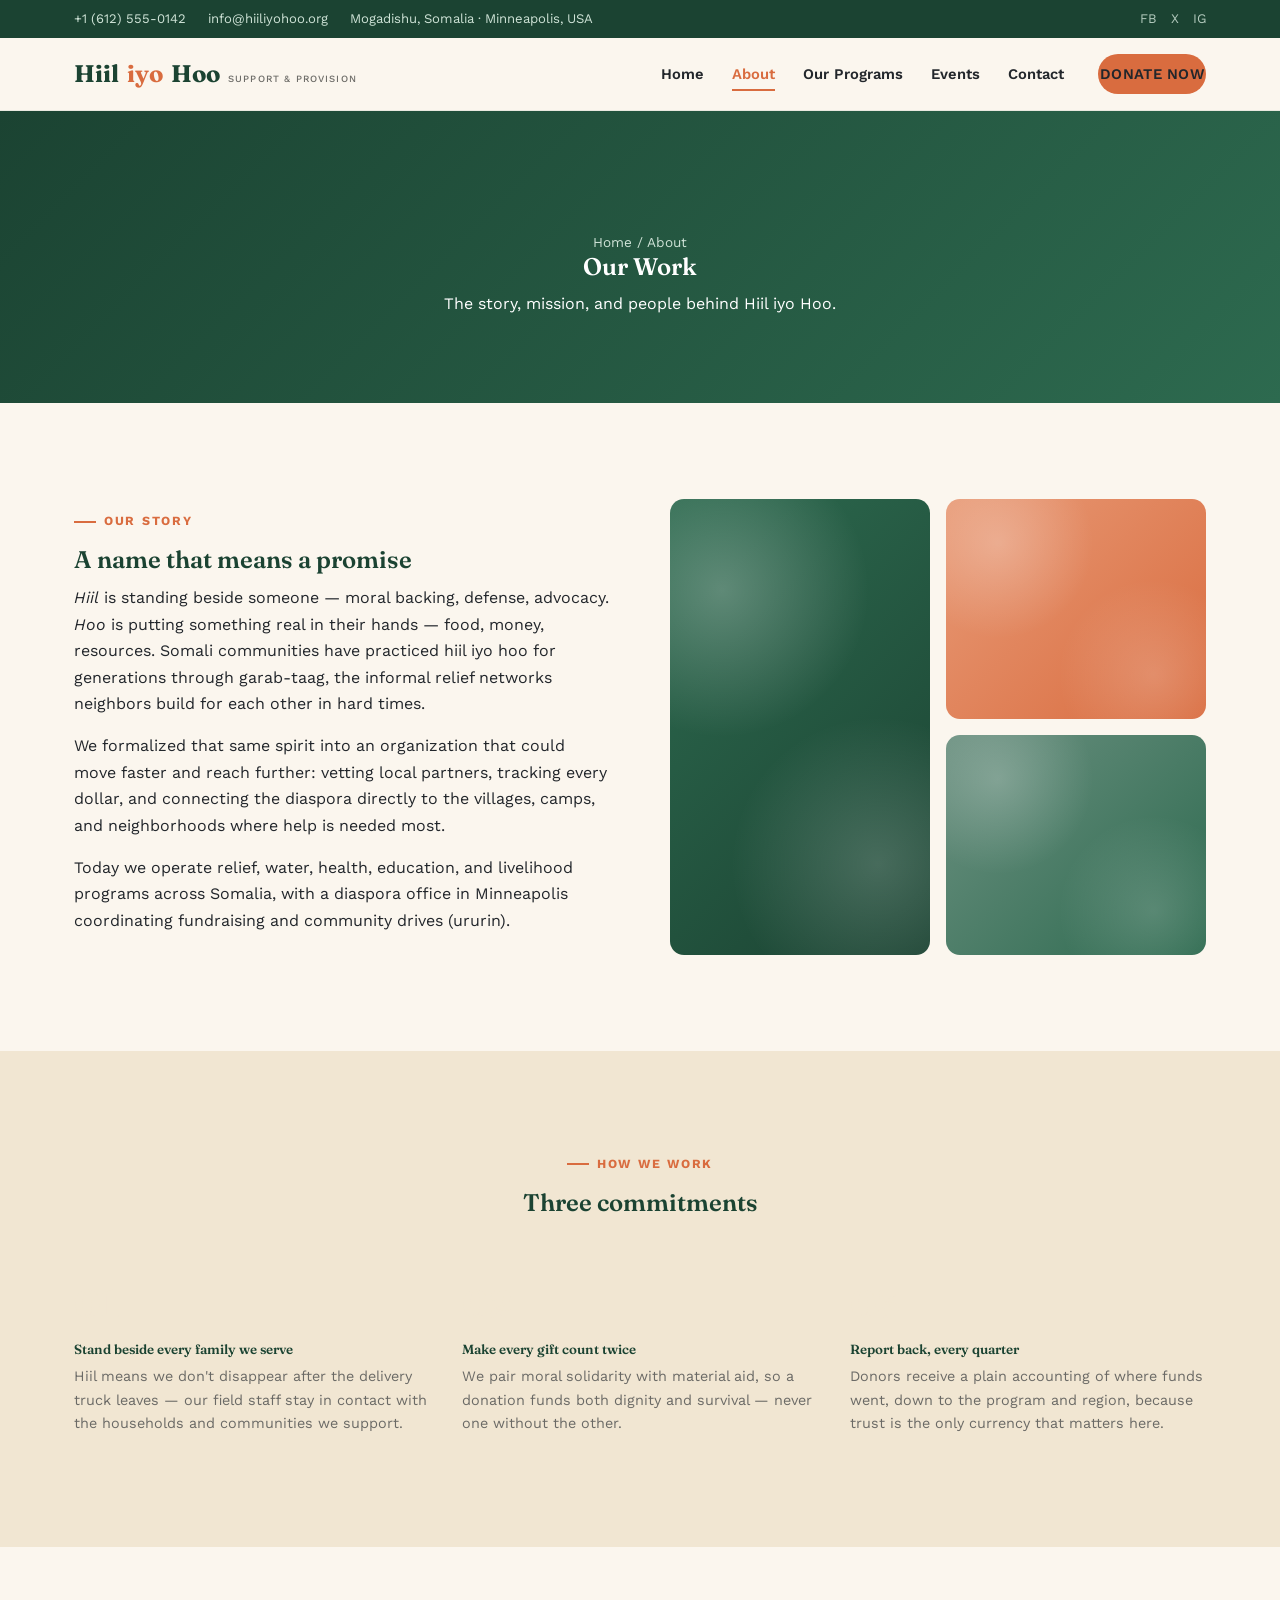
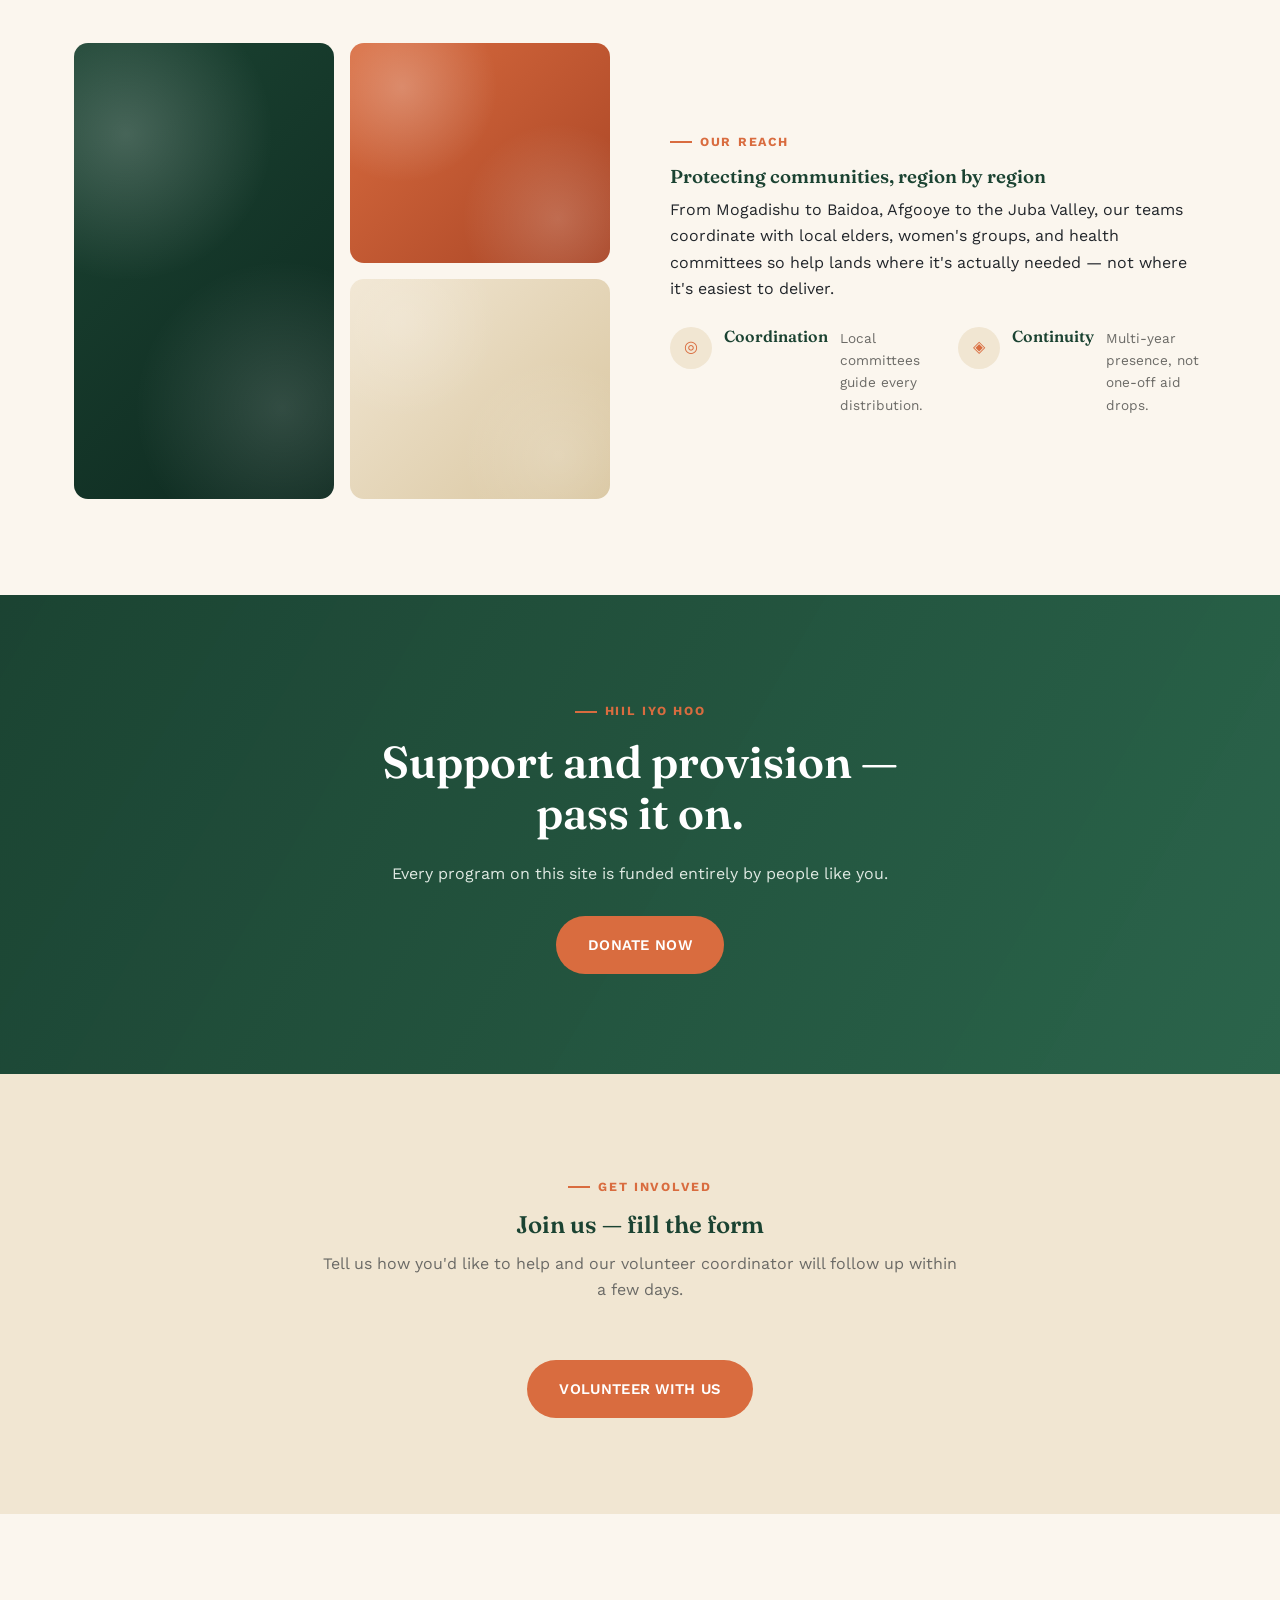
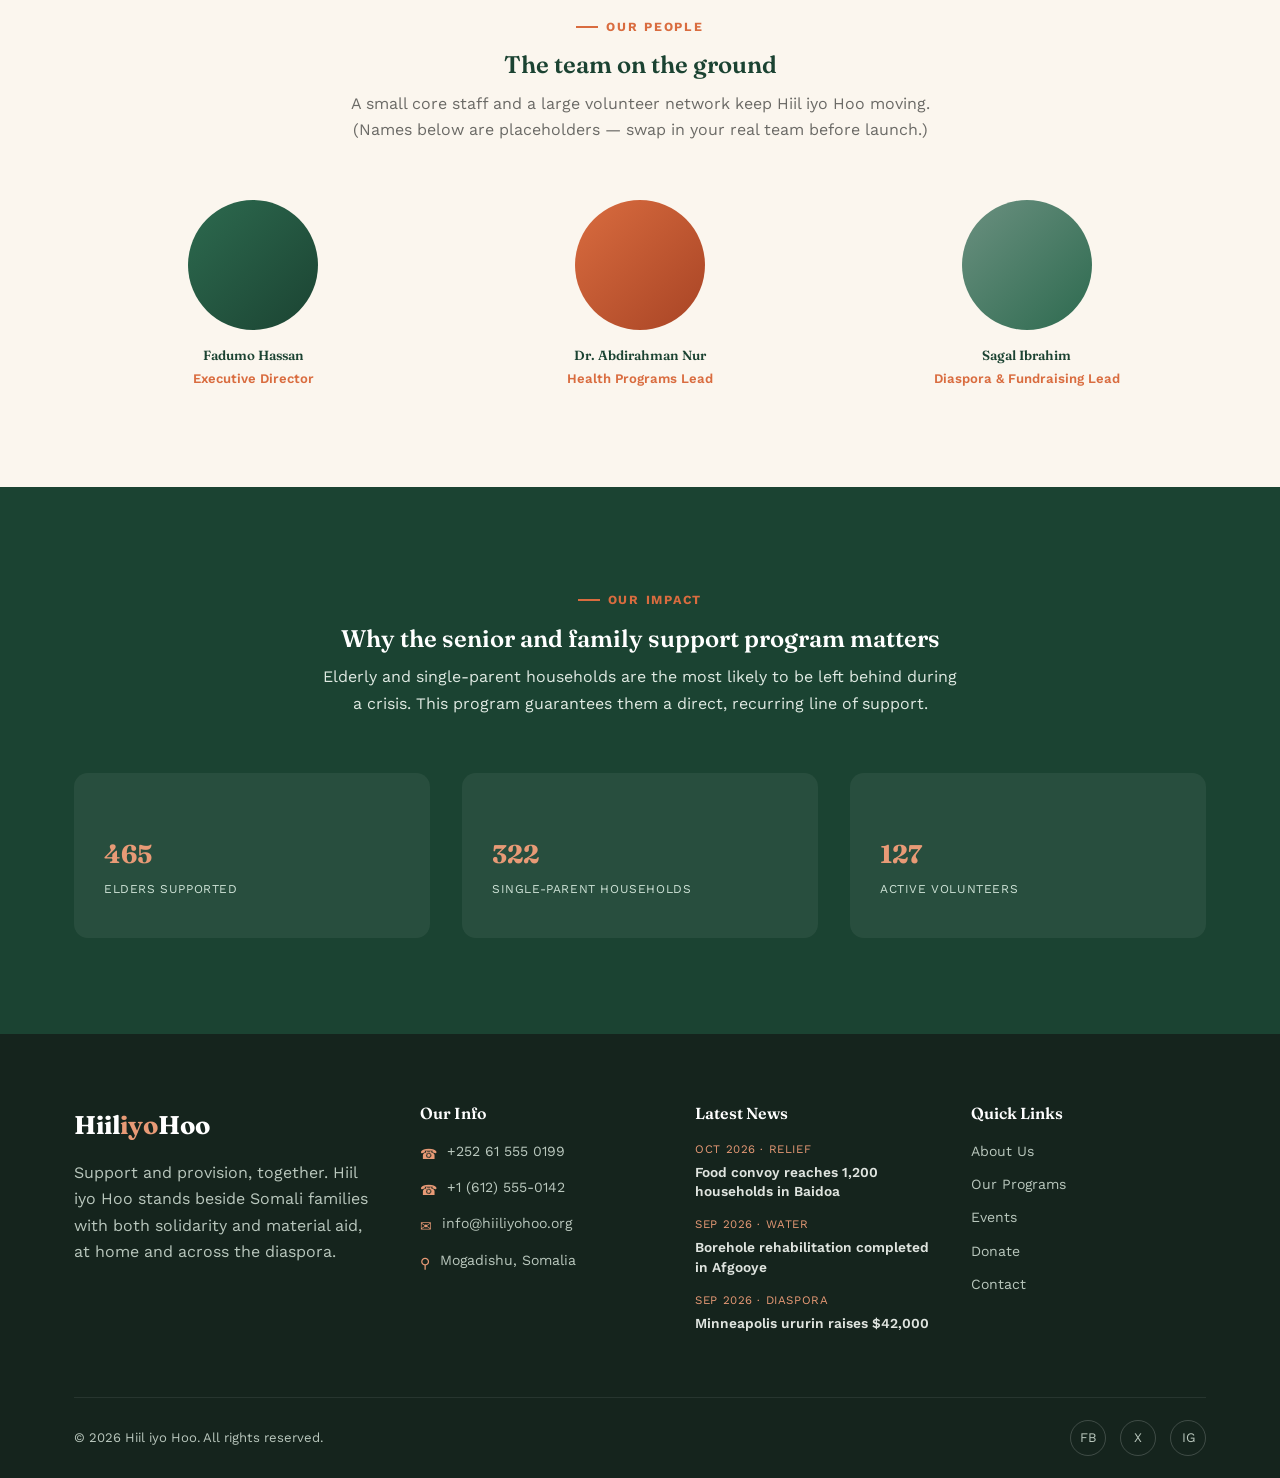
==== about.html @ 79fdd1da "Build Hiil iyo Hoo nonprofit website Static HTML/CSS/JS site (home, about, programs, events, donate," ====
<!DOCTYPE html>
<html lang="en">
<head>
<meta charset="UTF-8">
<meta name="viewport" content="width=device-width, initial-scale=1.0">
<title>About Us — Hiil iyo Hoo</title>
<meta name="description" content="Learn the story, mission, and people behind Hiil iyo Hoo — a Somali community nonprofit built on the traditional concept of total solidarity: moral support and material provision.">
<link rel="icon" href="data:,">
<link rel="preconnect" href="https://fonts.googleapis.com">
<link href="https://fonts.googleapis.com/css2?family=Fraunces:wght@500;600;700&family=Work+Sans:wght@400;500;600;700&display=swap" rel="stylesheet">
<link rel="stylesheet" href="assets/css/style.css">
</head>
<body>

<div class="topbar">
  <div class="container">
    <div class="topbar-contacts">
      <a href="tel:+16125550142">+1 (612) 555-0142</a>
      <a href="mailto:info@hiiliyohoo.org">info@hiiliyohoo.org</a>
      <span>Mogadishu, Somalia · Minneapolis, USA</span>
    </div>
    <div class="topbar-social">
      <a href="#" aria-label="Facebook">FB</a>
      <a href="#" aria-label="Twitter / X">X</a>
      <a href="#" aria-label="Instagram">IG</a>
    </div>
  </div>
</div>

<header class="site-header">
  <div class="container">
    <a href="index.html" class="logo">Hiil<span>iyo</span>Hoo<small>Support &amp; Provision</small></a>
    <nav class="main-nav">
      <ul>
        <li><a href="index.html">Home</a></li>
        <li><a href="about.html" class="active">About</a></li>
        <li><a href="programs.html">Our Programs</a></li>
        <li><a href="events.html">Events</a></li>
        <li><a href="contact.html">Contact</a></li>
      </ul>
      <div class="header-cta">
        <a href="donate.html" class="btn btn-primary btn-sm">Donate Now</a>
      </div>
    </nav>
    <button class="nav-toggle" aria-label="Toggle menu"><span></span><span></span><span></span></button>
  </div>
</header>

<section class="page-header">
  <div class="container">
    <div class="breadcrumb"><a href="index.html">Home</a> / About</div>
    <h1>Our Work</h1>
    <p>The story, mission, and people behind Hiil iyo Hoo.</p>
  </div>
</section>

<section class="section">
  <div class="container">
    <div class="feature-split">
      <div>
        <div class="eyebrow">Our Story</div>
        <h2>A name that means a promise</h2>
        <p><em>Hiil</em> is standing beside someone — moral backing, defense, advocacy. <em>Hoo</em> is putting something real in their hands — food, money, resources. Somali communities have practiced hiil iyo hoo for generations through garab-taag, the informal relief networks neighbors build for each other in hard times.</p>
        <p>We formalized that same spirit into an organization that could move faster and reach further: vetting local partners, tracking every dollar, and connecting the diaspora directly to the villages, camps, and neighborhoods where help is needed most.</p>
        <p>Today we operate relief, water, health, education, and livelihood programs across Somalia, with a diaspora office in Minneapolis coordinating fundraising and community drives (ururin).</p>
      </div>
      <div class="feature-media">
        <div class="tile ph-2 ph-pattern"></div>
        <div class="tile ph-1 ph-pattern"></div>
        <div class="tile ph-6 ph-pattern"></div>
      </div>
    </div>
  </div>
</section>

<section class="section section--sand">
  <div class="container">
    <div class="section-head">
      <div class="eyebrow">How We Work</div>
      <h2>Three commitments</h2>
    </div>
    <div class="numbered-list">
      <div class="numbered-item">
        <div class="n">01</div>
        <h5>Stand beside every family we serve</h5>
        <p>Hiil means we don't disappear after the delivery truck leaves — our field staff stay in contact with the households and communities we support.</p>
      </div>
      <div class="numbered-item">
        <div class="n">02</div>
        <h5>Make every gift count twice</h5>
        <p>We pair moral solidarity with material aid, so a donation funds both dignity and survival — never one without the other.</p>
      </div>
      <div class="numbered-item">
        <div class="n">03</div>
        <h5>Report back, every quarter</h5>
        <p>Donors receive a plain accounting of where funds went, down to the program and region, because trust is the only currency that matters here.</p>
      </div>
    </div>
  </div>
</section>

<section class="section">
  <div class="container">
    <div class="feature-split">
      <div class="feature-media">
        <div class="tile ph-4 ph-pattern"></div>
        <div class="tile ph-5 ph-pattern"></div>
        <div class="tile ph-3 ph-pattern"></div>
      </div>
      <div>
        <div class="eyebrow">Our Reach</div>
        <h3>Protecting communities, region by region</h3>
        <p>From Mogadishu to Baidoa, Afgooye to the Juba Valley, our teams coordinate with local elders, women's groups, and health committees so help lands where it's actually needed — not where it's easiest to deliver.</p>
        <div class="feature-list">
          <div><div class="ico">◎</div><div><h5>Coordination</h5><p>Local committees guide every distribution.</p></div></div>
          <div><div class="ico">◈</div><div><h5>Continuity</h5><p>Multi-year presence, not one-off aid drops.</p></div></div>
        </div>
      </div>
    </div>
  </div>
</section>

<section class="cta-band">
  <div class="container">
    <div class="eyebrow" style="justify-content:center;">Hiil Iyo Hoo</div>
    <h2>Support and provision —<br>pass it on.</h2>
    <p>Every program on this site is funded entirely by people like you.</p>
    <a href="donate.html" class="btn btn-primary">Donate Now</a>
  </div>
</section>

<section class="section section--sand">
  <div class="container">
    <div class="section-head">
      <div class="eyebrow">Get Involved</div>
      <h2>Join us — fill the form</h2>
      <p>Tell us how you'd like to help and our volunteer coordinator will follow up within a few days.</p>
    </div>
    <div style="max-width:420px;margin:0 auto;text-align:center;">
      <a href="contact.html" class="btn btn-primary">Volunteer With Us</a>
    </div>
  </div>
</section>

<section class="section">
  <div class="container">
    <div class="section-head">
      <div class="eyebrow">Our People</div>
      <h2>The team on the ground</h2>
      <p>A small core staff and a large volunteer network keep Hiil iyo Hoo moving. (Names below are placeholders — swap in your real team before launch.)</p>
    </div>
    <div class="people-grid">
      <div class="person-card">
        <div class="person-photo ph-2"></div>
        <h5>Fadumo Hassan</h5>
        <span>Executive Director</span>
      </div>
      <div class="person-card">
        <div class="person-photo ph-5"></div>
        <h5>Dr. Abdirahman Nur</h5>
        <span>Health Programs Lead</span>
      </div>
      <div class="person-card">
        <div class="person-photo ph-6"></div>
        <h5>Sagal Ibrahim</h5>
        <span>Diaspora &amp; Fundraising Lead</span>
      </div>
    </div>
  </div>
</section>

<section class="section section--dark">
  <div class="container">
    <div class="section-head">
      <div class="eyebrow">Our Impact</div>
      <h2>Why the senior and family support program matters</h2>
      <p style="color:#dfe9e2;">Elderly and single-parent households are the most likely to be left behind during a crisis. This program guarantees them a direct, recurring line of support.</p>
    </div>
    <div class="impact-grid">
      <div class="impact-card" style="background:rgba(255,255,255,0.06);box-shadow:none;">
        <div class="impact-counters" style="border-top:1px solid rgba(255,255,255,0.12);padding-top:0;border-top:none;">
          <div><strong data-count="1240" style="color:#e89a76;">0</strong><span style="color:#cfe3d7;">Elders Supported</span></div>
        </div>
      </div>
      <div class="impact-card" style="background:rgba(255,255,255,0.06);box-shadow:none;">
        <div class="impact-counters" style="border-top:none;padding-top:0;">
          <div><strong data-count="860" style="color:#e89a76;">0</strong><span style="color:#cfe3d7;">Single-Parent Households</span></div>
        </div>
      </div>
      <div class="impact-card" style="background:rgba(255,255,255,0.06);box-shadow:none;">
        <div class="impact-counters" style="border-top:none;padding-top:0;">
          <div><strong data-count="340" style="color:#e89a76;">0</strong><span style="color:#cfe3d7;">Active Volunteers</span></div>
        </div>
      </div>
    </div>
  </div>
</section>

<footer class="site-footer">
  <div class="container">
    <div class="footer-top">
      <div class="footer-col">
        <div class="footer-logo">Hiil<span>iyo</span>Hoo</div>
        <p>Support and provision, together. Hiil iyo Hoo stands beside Somali families with both solidarity and material aid, at home and across the diaspora.</p>
      </div>
      <div class="footer-col">
        <h4>Our Info</h4>
        <div class="row"><span class="ico">☎</span><a href="tel:+252615550199">+252 61 555 0199</a></div>
        <div class="row"><span class="ico">☎</span><a href="tel:+16125550142">+1 (612) 555-0142</a></div>
        <div class="row"><span class="ico">✉</span><a href="mailto:info@hiiliyohoo.org">info@hiiliyohoo.org</a></div>
        <div class="row"><span class="ico">⚲</span><span>Mogadishu, Somalia</span></div>
      </div>
      <div class="footer-col">
        <h4>Latest News</h4>
        <div class="footer-news-item"><div class="meta">Oct 2026 · Relief</div><h6>Food convoy reaches 1,200 households in Baidoa</h6></div>
        <div class="footer-news-item"><div class="meta">Sep 2026 · Water</div><h6>Borehole rehabilitation completed in Afgooye</h6></div>
        <div class="footer-news-item"><div class="meta">Sep 2026 · Diaspora</div><h6>Minneapolis ururin raises $42,000</h6></div>
      </div>
      <div class="footer-col">
        <h4>Quick Links</h4>
        <div class="row"><a href="about.html">About Us</a></div>
        <div class="row"><a href="programs.html">Our Programs</a></div>
        <div class="row"><a href="events.html">Events</a></div>
        <div class="row"><a href="donate.html">Donate</a></div>
        <div class="row"><a href="contact.html">Contact</a></div>
      </div>
    </div>
    <div class="footer-bottom">
      <span>© 2026 Hiil iyo Hoo. All rights reserved.</span>
      <div class="footer-social">
        <a href="#" aria-label="Facebook">FB</a>
        <a href="#" aria-label="Twitter / X">X</a>
        <a href="#" aria-label="Instagram">IG</a>
      </div>
    </div>
  </div>
</footer>

<script src="assets/js/main.js"></script>
</body>
</html>
---- assets/css/style.css ----
/* ==========================================================================
   Hiil iyo Hoo — core stylesheet
   ========================================================================== */

:root {
  --color-deep: #1b4332;
  --color-deep-light: #2d6a4f;
  --color-accent: #d96c3f;
  --color-accent-light: #e89a76;
  --color-cream: #fbf6ee;
  --color-sand: #f1e6d2;
  --color-charcoal: #22262b;
  --color-muted: #6b6a66;
  --color-white: #ffffff;

  --font-head: "Fraunces", Georgia, serif;
  --font-body: "Work Sans", -apple-system, BlinkMacSystemFont, "Segoe UI", sans-serif;

  --radius: 14px;
  --container: 1180px;
  --shadow-soft: 0 20px 45px -25px rgba(27, 67, 50, 0.35);
}

* { box-sizing: border-box; }
html { scroll-behavior: smooth; }
body {
  margin: 0;
  font-family: var(--font-body);
  color: var(--color-charcoal);
  background: var(--color-cream);
  line-height: 1.65;
  -webkit-font-smoothing: antialiased;
}
img { max-width: 100%; display: block; }
a { color: inherit; text-decoration: none; }
ul { margin: 0; padding: 0; list-style: none; }
h1, h2, h3, h4, h5 {
  font-family: var(--font-head);
  font-weight: 600;
  line-height: 1.15;
  margin: 0 0 0.5em;
  color: var(--color-deep);
}
p { margin: 0 0 1em; }
.container {
  width: 100%;
  max-width: var(--container);
  margin: 0 auto;
  padding: 0 24px;
}
.eyebrow {
  display: inline-flex;
  align-items: center;
  gap: 8px;
  font-size: 0.78rem;
  letter-spacing: 0.14em;
  text-transform: uppercase;
  color: var(--color-accent);
  font-weight: 700;
  margin-bottom: 14px;
}
.eyebrow::before {
  content: "";
  width: 22px;
  height: 2px;
  background: var(--color-accent);
}
.section { padding: 96px 0; }
.section--tight { padding: 64px 0; }
.section--dark { background: var(--color-deep); color: #e9ece7; }
.section--dark h1, .section--dark h2, .section--dark h3, .section--dark h4 { color: var(--color-white); }
.section--sand { background: var(--color-sand); }
.section-head { max-width: 640px; margin: 0 auto 56px; text-align: center; }
.section-head p { color: var(--color-muted); }
.section-head.align-left { margin-left: 0; text-align: left; }

/* Buttons */
.btn {
  display: inline-flex;
  align-items: center;
  gap: 10px;
  padding: 15px 30px;
  border-radius: 999px;
  font-weight: 600;
  font-size: 0.92rem;
  letter-spacing: 0.02em;
  text-transform: uppercase;
  border: 2px solid transparent;
  cursor: pointer;
  transition: transform .2s ease, background .2s ease, color .2s ease, border-color .2s ease;
}
.btn:hover { transform: translateY(-2px); }
.btn-primary { background: var(--color-accent); color: var(--color-white); }
.btn-primary:hover { background: #c05a2c; }
.btn-outline { border-color: currentColor; background: transparent; }
.btn-outline:hover { background: var(--color-charcoal); color: var(--color-white); border-color: var(--color-charcoal); }
.btn-light { border-color: var(--color-white); color: var(--color-white); }
.btn-light:hover { background: var(--color-white); color: var(--color-deep); }
.btn-sm { padding: 10px 20px; font-size: 0.78rem; }

/* ===== Topbar ===== */
.topbar {
  background: var(--color-deep);
  color: #cfe3d7;
  font-size: 0.82rem;
}
.topbar .container {
  display: flex;
  justify-content: space-between;
  align-items: center;
  padding-top: 8px;
  padding-bottom: 8px;
  flex-wrap: wrap;
  gap: 8px;
}
.topbar-contacts { display: flex; gap: 22px; flex-wrap: wrap; }
.topbar-contacts a:hover { color: var(--color-accent-light); }
.topbar-social { display: flex; gap: 14px; }
.topbar-social a { opacity: 0.85; }
.topbar-social a:hover { opacity: 1; color: var(--color-accent-light); }

/* ===== Header ===== */
.site-header {
  background: var(--color-cream);
  position: sticky;
  top: 0;
  z-index: 50;
  border-bottom: 1px solid rgba(27,67,50,0.08);
}
.site-header .container {
  display: flex;
  align-items: center;
  justify-content: space-between;
  padding-top: 16px;
  padding-bottom: 16px;
}
.logo {
  display: flex;
  align-items: baseline;
  gap: 8px;
  font-family: var(--font-head);
  font-weight: 700;
  font-size: 1.5rem;
  color: var(--color-deep);
}
.logo span { color: var(--color-accent); }
.logo small {
  font-family: var(--font-body);
  font-weight: 500;
  font-size: 0.6rem;
  text-transform: uppercase;
  letter-spacing: 0.12em;
  color: var(--color-muted);
  display: block;
}
.main-nav { display: flex; align-items: center; gap: 34px; }
.main-nav ul { display: flex; gap: 28px; }
.main-nav a {
  font-weight: 600;
  font-size: 0.92rem;
  color: var(--color-charcoal);
  padding: 6px 0;
  border-bottom: 2px solid transparent;
}
.main-nav a:hover,
.main-nav a.active { color: var(--color-accent); border-color: var(--color-accent); }
.header-cta { display: flex; align-items: center; gap: 16px; }
.nav-toggle {
  display: none;
  background: none;
  border: none;
  cursor: pointer;
  width: 34px; height: 34px;
  flex-direction: column;
  justify-content: center;
  gap: 5px;
}
.nav-toggle span { height: 2px; background: var(--color-deep); display: block; }

/* ===== Hero ===== */
.hero {
  position: relative;
  min-height: 86vh;
  display: flex;
  align-items: center;
  background: linear-gradient(135deg, var(--color-deep) 0%, var(--color-deep-light) 55%, #3a7d5b 100%);
  color: var(--color-white);
  overflow: hidden;
}
.hero::before {
  content: "";
  position: absolute;
  inset: 0;
  background-image: radial-gradient(circle at 15% 25%, rgba(255,255,255,0.08) 0, transparent 45%),
                     radial-gradient(circle at 85% 75%, rgba(217,108,63,0.35) 0, transparent 45%);
}
.hero-content { position: relative; max-width: 640px; }
.hero .eyebrow { color: var(--color-accent-light); }
.hero h1 {
  color: var(--color-white);
  font-size: clamp(2.3rem, 4.5vw, 3.6rem);
  margin-bottom: 20px;
}
.hero p.lead { font-size: 1.1rem; color: #dfe9e2; max-width: 520px; }
.hero-actions { display: flex; gap: 16px; margin-top: 30px; flex-wrap: wrap; }
.hero-stats {
  position: relative;
  display: flex;
  gap: 40px;
  margin-top: 56px;
  flex-wrap: wrap;
}
.hero-stats div strong { display: block; font-family: var(--font-head); font-size: 1.8rem; color: var(--color-accent-light); }
.hero-stats div span { font-size: 0.8rem; text-transform: uppercase; letter-spacing: 0.08em; color: #cfe3d7; }

/* ===== Marquee band ===== */
.marquee-band {
  background: var(--color-accent);
  overflow: hidden;
  white-space: nowrap;
  padding: 14px 0;
}
.marquee-band a { display: inline-block; }
.marquee-track {
  display: inline-flex;
  animation: marquee 18s linear infinite;
}
.marquee-track span {
  font-family: var(--font-head);
  font-weight: 700;
  font-size: 1.3rem;
  color: var(--color-white);
  text-transform: uppercase;
  letter-spacing: 0.08em;
  padding: 0 30px;
  position: relative;
}
.marquee-track span::after {
  content: "•";
  position: absolute;
  right: -4px;
}
@keyframes marquee {
  from { transform: translateX(0); }
  to { transform: translateX(-50%); }
}

/* ===== Impact / content slider ===== */
.impact-grid {
  display: grid;
  grid-template-columns: repeat(3, 1fr);
  gap: 32px;
}
.impact-card {
  background: var(--color-white);
  border-radius: var(--radius);
  padding: 36px 30px;
  box-shadow: var(--shadow-soft);
}
.impact-card .num { font-size: 0.8rem; font-weight: 700; color: var(--color-accent); letter-spacing: 0.1em; }
.impact-card h3 { margin-top: 12px; }
.impact-counters { display: flex; gap: 28px; margin-top: 24px; border-top: 1px solid var(--color-sand); padding-top: 20px; }
.impact-counters div strong { display: block; font-family: var(--font-head); font-size: 1.6rem; color: var(--color-deep); }
.impact-counters div span { font-size: 0.75rem; color: var(--color-muted); text-transform: uppercase; letter-spacing: 0.05em; }

/* ===== Cause cards ===== */
.cause-grid {
  display: grid;
  grid-template-columns: repeat(3, 1fr);
  gap: 28px;
}
.cause-card {
  background: var(--color-white);
  border-radius: var(--radius);
  overflow: hidden;
  box-shadow: var(--shadow-soft);
  display: flex;
  flex-direction: column;
}
.cause-media {
  height: 190px;
  position: relative;
}
.cause-tag {
  position: absolute;
  top: 16px; left: 16px;
  background: var(--color-white);
  color: var(--color-deep);
  font-size: 0.7rem;
  font-weight: 700;
  text-transform: uppercase;
  letter-spacing: 0.06em;
  padding: 6px 12px;
  border-radius: 999px;
}
.cause-body { padding: 24px 24px 26px; display: flex; flex-direction: column; gap: 10px; flex: 1; }
.cause-body h5 { margin: 0; font-size: 1.1rem; }
.cause-body p { color: var(--color-muted); font-size: 0.92rem; margin-bottom: 0; flex: 1; }
.progress-bar { height: 8px; border-radius: 999px; background: var(--color-sand); overflow: hidden; margin-top: 6px; }
.progress-bar span { display: block; height: 100%; background: var(--color-accent); border-radius: 999px; }
.progress-meta { display: flex; justify-content: space-between; font-size: 0.78rem; color: var(--color-muted); margin-top: 6px; }
.progress-meta strong { color: var(--color-deep); }

/* ===== Two-image feature ===== */
.feature-split {
  display: grid;
  grid-template-columns: 1fr 1fr;
  gap: 60px;
  align-items: center;
}
.feature-media { display: grid; grid-template-columns: 1fr 1fr; gap: 16px; }
.feature-media .tile {
  border-radius: var(--radius);
  height: 220px;
}
.feature-media .tile:first-child { grid-row: span 2; height: 100%; }
.feature-list { display: flex; gap: 30px; margin-top: 24px; }
.feature-list div { display: flex; gap: 12px; align-items: flex-start; }
.feature-list .ico {
  width: 42px; height: 42px; border-radius: 50%;
  background: var(--color-sand); color: var(--color-accent);
  display: flex; align-items: center; justify-content: center;
  flex-shrink: 0;
}
.feature-list h5 { margin: 0 0 4px; font-size: 1rem; }
.feature-list p { margin: 0; font-size: 0.85rem; color: var(--color-muted); }

/* ===== Full width CTA ===== */
.cta-band {
  background: linear-gradient(120deg, rgba(27,67,50,0.92), rgba(45,106,79,0.86)), var(--color-deep);
  color: var(--color-white);
  text-align: center;
  padding: 100px 0;
}
.cta-band h2 { color: var(--color-white); font-size: clamp(2rem, 4vw, 2.8rem); }
.cta-band p { max-width: 520px; margin: 0 auto 28px; color: #dfe9e2; }

/* ===== Newsletter ===== */
.newsletter {
  background: var(--color-accent);
  color: var(--color-white);
  padding: 70px 0;
}
.newsletter .container { display: flex; align-items: center; justify-content: space-between; gap: 30px; flex-wrap: wrap; }
.newsletter h3 { color: var(--color-white); margin: 0; }
.newsletter form { display: flex; gap: 0; flex: 1; max-width: 440px; min-width: 280px; }
.newsletter input {
  flex: 1;
  border: none;
  padding: 14px 18px;
  border-radius: 999px 0 0 999px;
  font-size: 0.92rem;
  font-family: var(--font-body);
}
.newsletter button {
  border: none;
  background: var(--color-deep);
  color: var(--color-white);
  padding: 0 26px;
  border-radius: 0 999px 999px 0;
  font-weight: 700;
  text-transform: uppercase;
  font-size: 0.8rem;
  cursor: pointer;
}

/* ===== News / blog grid ===== */
.news-grid {
  display: grid;
  grid-template-columns: repeat(3, 1fr);
  gap: 28px;
}
.news-card { background: var(--color-white); border-radius: var(--radius); overflow: hidden; box-shadow: var(--shadow-soft); }
.news-media { height: 170px; }
.news-body { padding: 22px 24px 26px; }
.news-meta { font-size: 0.75rem; color: var(--color-accent); font-weight: 700; text-transform: uppercase; letter-spacing: 0.05em; margin-bottom: 8px; }
.news-body h5 { font-size: 1.02rem; margin-bottom: 0; }

/* ===== Video block ===== */
.video-block {
  position: relative;
  height: 420px;
  border-radius: var(--radius);
  margin: 0 24px;
  background: linear-gradient(135deg, var(--color-deep), #16352a);
  display: flex;
  align-items: center;
  justify-content: center;
  overflow: hidden;
}
.play-btn {
  width: 84px; height: 84px; border-radius: 50%;
  background: var(--color-accent);
  display: flex; align-items: center; justify-content: center;
  color: var(--color-white);
  box-shadow: 0 0 0 0 rgba(217,108,63,0.5);
  animation: pulse 2.4s infinite;
}
@keyframes pulse {
  0% { box-shadow: 0 0 0 0 rgba(217,108,63,0.45); }
  70% { box-shadow: 0 0 0 26px rgba(217,108,63,0); }
  100% { box-shadow: 0 0 0 0 rgba(217,108,63,0); }
}

/* ===== Testimonials ===== */
.testimonial-grid {
  display: grid;
  grid-template-columns: repeat(3, 1fr);
  gap: 28px;
}
.testimonial-card {
  background: var(--color-white);
  border-radius: var(--radius);
  padding: 34px 30px;
  box-shadow: var(--shadow-soft);
}
.testimonial-card .quote-mark { font-family: var(--font-head); font-size: 2.6rem; color: var(--color-accent); line-height: 1; }
.testimonial-card h3 { font-size: 1.1rem; font-weight: 500; font-family: var(--font-body); color: var(--color-charcoal); margin: 10px 0 18px; }
.testimonial-person { display: flex; align-items: center; gap: 12px; }
.avatar { width: 42px; height: 42px; border-radius: 50%; background: var(--color-sand); flex-shrink: 0; }
.testimonial-person h5 { margin: 0; font-size: 0.92rem; }
.testimonial-person span { font-size: 0.78rem; color: var(--color-muted); }

/* ===== Contact ===== */
.contact-grid { display: grid; grid-template-columns: 1fr 1fr; gap: 50px; }
.office-card {
  background: var(--color-white);
  border-radius: var(--radius);
  padding: 28px;
  box-shadow: var(--shadow-soft);
  margin-bottom: 20px;
}
.office-card h4 { margin-bottom: 14px; }
.office-card .row { display: flex; gap: 10px; align-items: flex-start; margin-bottom: 8px; font-size: 0.92rem; }
.office-card .row .ico { color: var(--color-accent); flex-shrink: 0; margin-top: 2px; }
.form-grid { display: grid; grid-template-columns: 1fr 1fr; gap: 16px; }
.form-grid .full { grid-column: span 2; }
.form-field label { display: block; font-size: 0.8rem; font-weight: 700; margin-bottom: 6px; color: var(--color-deep); }
.form-field input, .form-field textarea, .form-field select {
  width: 100%;
  padding: 13px 16px;
  border: 1px solid #e1d8c6;
  border-radius: 10px;
  font-family: var(--font-body);
  font-size: 0.92rem;
  background: var(--color-white);
}
.form-note { font-size: 0.8rem; color: var(--color-muted); margin-top: 14px; }

/* ===== Donate page ===== */
.donate-panel {
  background: var(--color-white);
  border-radius: var(--radius);
  box-shadow: var(--shadow-soft);
  padding: 36px;
}
.amount-grid { display: grid; grid-template-columns: repeat(3, 1fr); gap: 12px; margin: 18px 0 24px; }
.amount-chip {
  border: 2px solid var(--color-sand);
  border-radius: 10px;
  padding: 16px 0;
  text-align: center;
  font-weight: 700;
  color: var(--color-deep);
  cursor: pointer;
  background: var(--color-cream);
  transition: border-color .2s, color .2s;
}
.amount-chip:hover, .amount-chip.selected { border-color: var(--color-accent); color: var(--color-accent); }
.payment-method { display: flex; gap: 14px; margin-bottom: 20px; }
.payment-method label {
  flex: 1;
  border: 2px solid var(--color-sand);
  border-radius: 10px;
  padding: 14px;
  text-align: center;
  font-size: 0.85rem;
  font-weight: 600;
  cursor: pointer;
}
.notice-banner {
  background: #fdf1e8;
  border: 1px solid var(--color-accent-light);
  color: #8a4420;
  padding: 14px 18px;
  border-radius: 10px;
  font-size: 0.85rem;
  margin-bottom: 20px;
}
.donate-total { display: flex; justify-content: space-between; align-items: center; margin: 20px 0; font-family: var(--font-head); font-size: 1.1rem; color: var(--color-deep); }

/* ===== Events ===== */
.event-row {
  display: grid;
  grid-template-columns: 220px 90px 1fr auto;
  gap: 24px;
  align-items: center;
  background: var(--color-white);
  border-radius: var(--radius);
  padding: 18px;
  box-shadow: var(--shadow-soft);
  margin-bottom: 20px;
}
.event-media { height: 120px; border-radius: 10px; }
.event-date {
  background: var(--color-sand);
  border-radius: 10px;
  text-align: center;
  padding: 14px 0;
}
.event-date strong { display: block; font-family: var(--font-head); font-size: 1.5rem; color: var(--color-deep); }
.event-date span { font-size: 0.7rem; text-transform: uppercase; color: var(--color-muted); }
.event-info h4 { margin-bottom: 6px; }
.event-info .meta { color: var(--color-muted); font-size: 0.88rem; }

/* ===== Numbered feature list (About / Our Work) ===== */
.numbered-list { display: grid; grid-template-columns: repeat(3, 1fr); gap: 32px; }
.numbered-item .n { font-family: var(--font-head); font-size: 2.4rem; color: var(--color-sand); font-weight: 700; }
.numbered-item h5 { margin: 6px 0 8px; }
.numbered-item p { color: var(--color-muted); font-size: 0.9rem; }

/* ===== People / team cards ===== */
.people-grid { display: grid; grid-template-columns: repeat(3, 1fr); gap: 28px; }
.person-card { text-align: center; }
.person-photo { width: 130px; height: 130px; border-radius: 50%; margin: 0 auto 18px; }
.person-card h5 { margin-bottom: 2px; }
.person-card span { color: var(--color-accent); font-size: 0.82rem; font-weight: 600; }

/* ===== Generic media placeholders (brand gradient blocks) ===== */
.ph-1 { background: linear-gradient(135deg, #e89a76, #d96c3f); }
.ph-2 { background: linear-gradient(135deg, #2d6a4f, #1b4332); }
.ph-3 { background: linear-gradient(135deg, #f1e6d2, #d9c6a0); }
.ph-4 { background: linear-gradient(135deg, #1b4332, #0e2a20); }
.ph-5 { background: linear-gradient(135deg, #d96c3f, #a84425); }
.ph-6 { background: linear-gradient(135deg, #6b9080, #2d6a4f); }
.ph-pattern {
  background-image: radial-gradient(circle at 20% 20%, rgba(255,255,255,0.25) 0, transparent 35%),
                     radial-gradient(circle at 80% 80%, rgba(255,255,255,0.18) 0, transparent 35%);
}
.ph-1.ph-pattern { background-image: radial-gradient(circle at 20% 20%, rgba(255,255,255,0.25) 0, transparent 35%), radial-gradient(circle at 80% 80%, rgba(255,255,255,0.18) 0, transparent 35%), linear-gradient(135deg, #e89a76, #d96c3f); }
.ph-2.ph-pattern { background-image: radial-gradient(circle at 20% 20%, rgba(255,255,255,0.25) 0, transparent 35%), radial-gradient(circle at 80% 80%, rgba(255,255,255,0.18) 0, transparent 35%), linear-gradient(135deg, #2d6a4f, #1b4332); }
.ph-3.ph-pattern { background-image: radial-gradient(circle at 20% 20%, rgba(255,255,255,0.18) 0, transparent 35%), radial-gradient(circle at 80% 80%, rgba(255,255,255,0.18) 0, transparent 35%), linear-gradient(135deg, #f1e6d2, #d9c6a0); }
.ph-4.ph-pattern { background-image: radial-gradient(circle at 20% 20%, rgba(255,255,255,0.2) 0, transparent 35%), radial-gradient(circle at 80% 80%, rgba(255,255,255,0.14) 0, transparent 35%), linear-gradient(135deg, #1b4332, #0e2a20); }
.ph-5.ph-pattern { background-image: radial-gradient(circle at 20% 20%, rgba(255,255,255,0.25) 0, transparent 35%), radial-gradient(circle at 80% 80%, rgba(255,255,255,0.18) 0, transparent 35%), linear-gradient(135deg, #d96c3f, #a84425); }
.ph-6.ph-pattern { background-image: radial-gradient(circle at 20% 20%, rgba(255,255,255,0.22) 0, transparent 35%), radial-gradient(circle at 80% 80%, rgba(255,255,255,0.16) 0, transparent 35%), linear-gradient(135deg, #6b9080, #2d6a4f); }

/* ===== Footer ===== */
.site-footer { background: #15241d; color: #b9c7bd; padding-top: 70px; }
.footer-top { display: grid; grid-template-columns: 1.3fr 1fr 1fr 1fr; gap: 40px; padding-bottom: 50px; }
.footer-logo { font-family: var(--font-head); font-size: 1.6rem; font-weight: 700; color: var(--color-white); margin-bottom: 14px; }
.footer-logo span { color: var(--color-accent-light); }
.footer-col h4 { color: var(--color-white); font-size: 1rem; margin-bottom: 18px; }
.footer-col .row { display: flex; gap: 10px; margin-bottom: 10px; font-size: 0.88rem; align-items: flex-start; }
.footer-col .row .ico { color: var(--color-accent-light); margin-top: 3px; flex-shrink: 0; }
.footer-col a:hover { color: var(--color-accent-light); }
.footer-news-item { margin-bottom: 14px; }
.footer-news-item .meta { font-size: 0.72rem; color: var(--color-accent-light); text-transform: uppercase; letter-spacing: 0.05em; margin-bottom: 4px; }
.footer-news-item h6 { margin: 0; font-size: 0.86rem; color: #dfe4df; font-weight: 600; line-height: 1.4; }
.footer-bottom {
  border-top: 1px solid rgba(255,255,255,0.08);
  padding: 22px 0;
  display: flex;
  justify-content: space-between;
  align-items: center;
  font-size: 0.82rem;
  flex-wrap: wrap;
  gap: 10px;
}
.footer-social { display: flex; gap: 14px; }
.footer-social a {
  width: 36px; height: 36px;
  border: 1px solid rgba(255,255,255,0.18);
  border-radius: 50%;
  display: flex; align-items: center; justify-content: center;
}
.footer-social a:hover { background: var(--color-accent); border-color: var(--color-accent); }

/* ===== Breadcrumb / page header ===== */
.page-header {
  background: linear-gradient(135deg, var(--color-deep), #2d6a4f);
  color: var(--color-white);
  padding: 120px 0 70px;
  text-align: center;
}
.page-header h1 { color: var(--color-white); margin-bottom: 10px; }
.breadcrumb { font-size: 0.85rem; color: #cfe3d7; }
.breadcrumb a:hover { color: var(--color-accent-light); }

/* ===== Icon helper (inline SVG via mask not needed; using simple unicode/svg inline) ===== */
.icon { width: 18px; height: 18px; display: inline-block; }

@media (max-width: 980px) {
  .main-nav ul { display: none; }
  .main-nav.nav-open {
    position: absolute;
    top: 100%;
    left: 0;
    right: 0;
    background: var(--color-cream);
    flex-direction: column;
    align-items: stretch;
    padding: 10px 24px 24px;
    box-shadow: var(--shadow-soft);
  }
  .main-nav.nav-open ul { display: flex; flex-direction: column; gap: 4px; }
  .main-nav.nav-open ul li a { display: block; padding: 10px 0; }
  .main-nav.nav-open .header-cta { margin-top: 12px; }
  .nav-toggle { display: flex; }
  .impact-grid, .cause-grid, .news-grid, .testimonial-grid, .numbered-list, .people-grid { grid-template-columns: 1fr 1fr; }
  .feature-split, .contact-grid { grid-template-columns: 1fr; }
  .footer-top { grid-template-columns: 1fr 1fr; }
}
@media (max-width: 640px) {
  .impact-grid, .cause-grid, .news-grid, .testimonial-grid, .numbered-list, .people-grid, .footer-top { grid-template-columns: 1fr; }
  .event-row { grid-template-columns: 1fr; text-align: center; }
  .form-grid { grid-template-columns: 1fr; }
  .form-grid .full { grid-column: span 1; }
  .newsletter .container { flex-direction: column; align-items: stretch; }
  .hero { min-height: auto; padding: 160px 0 80px; }
  .page-header { padding: 110px 0 50px; }
}
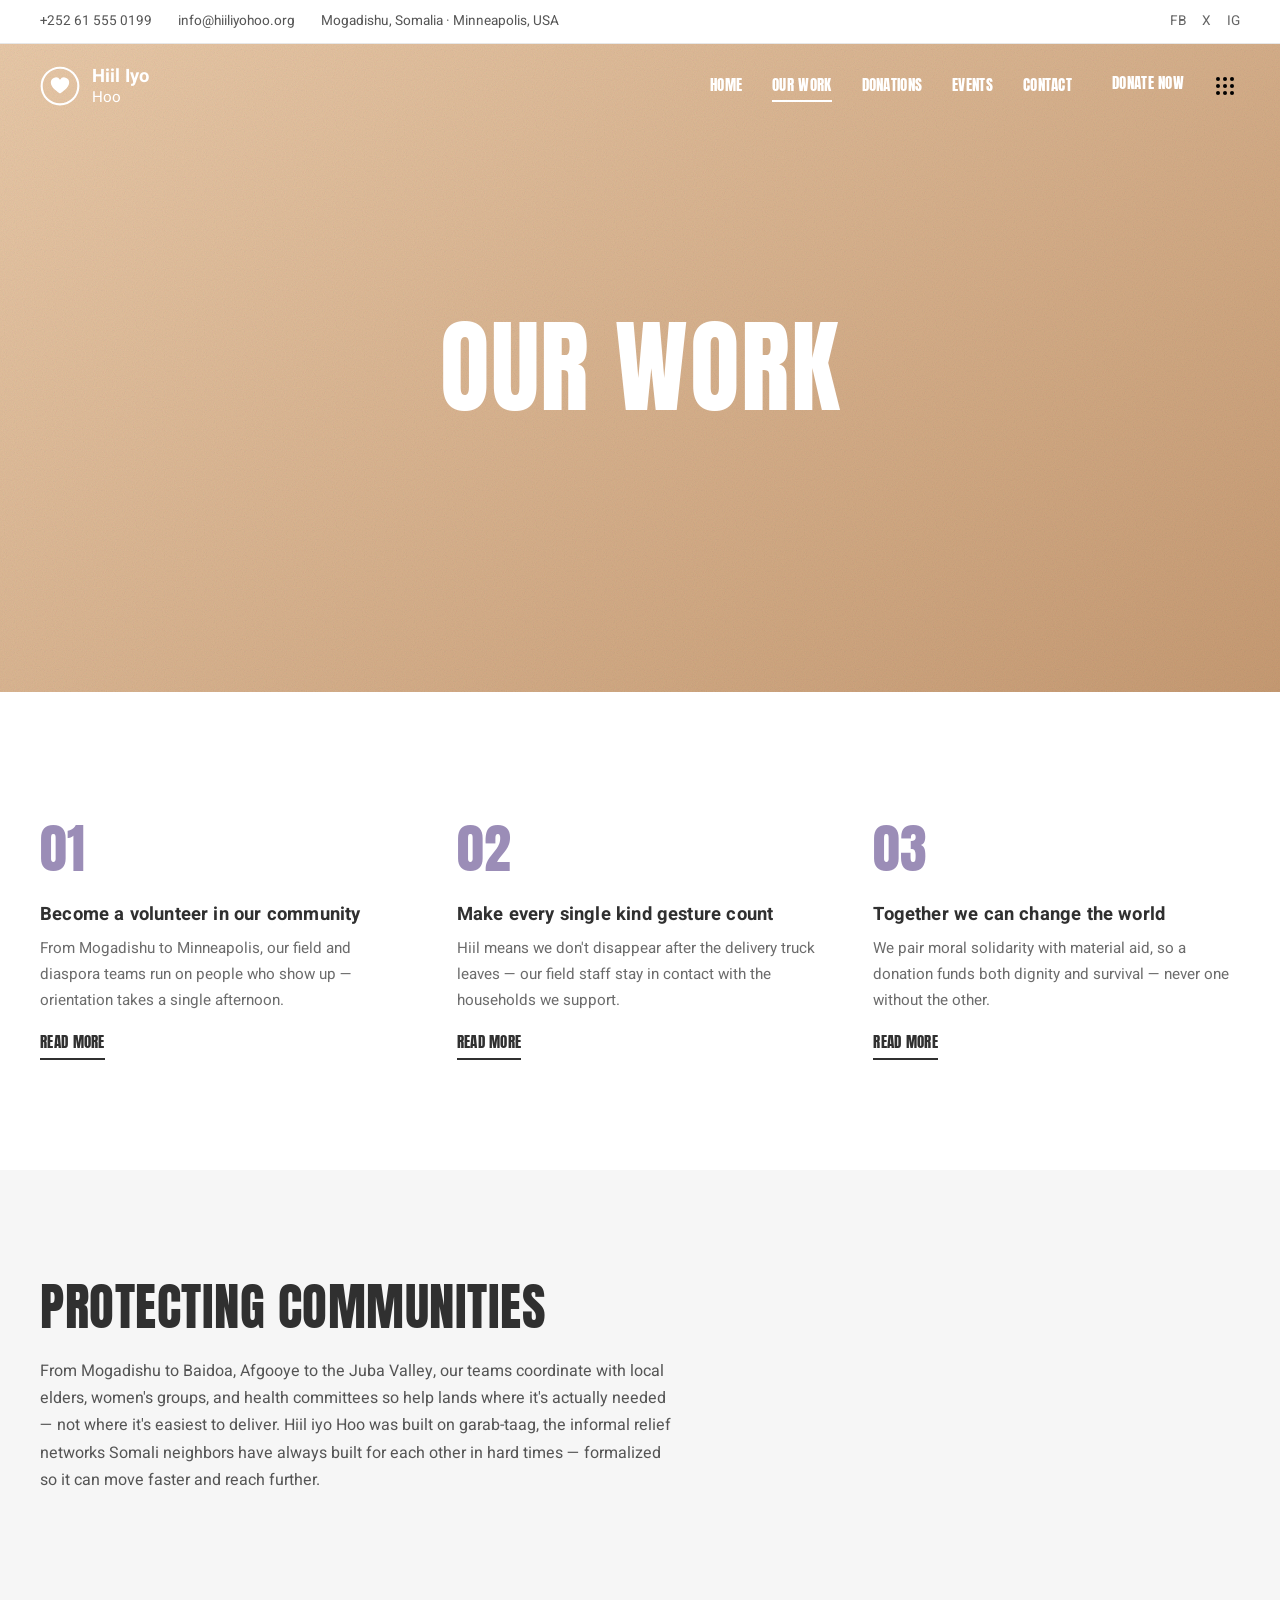
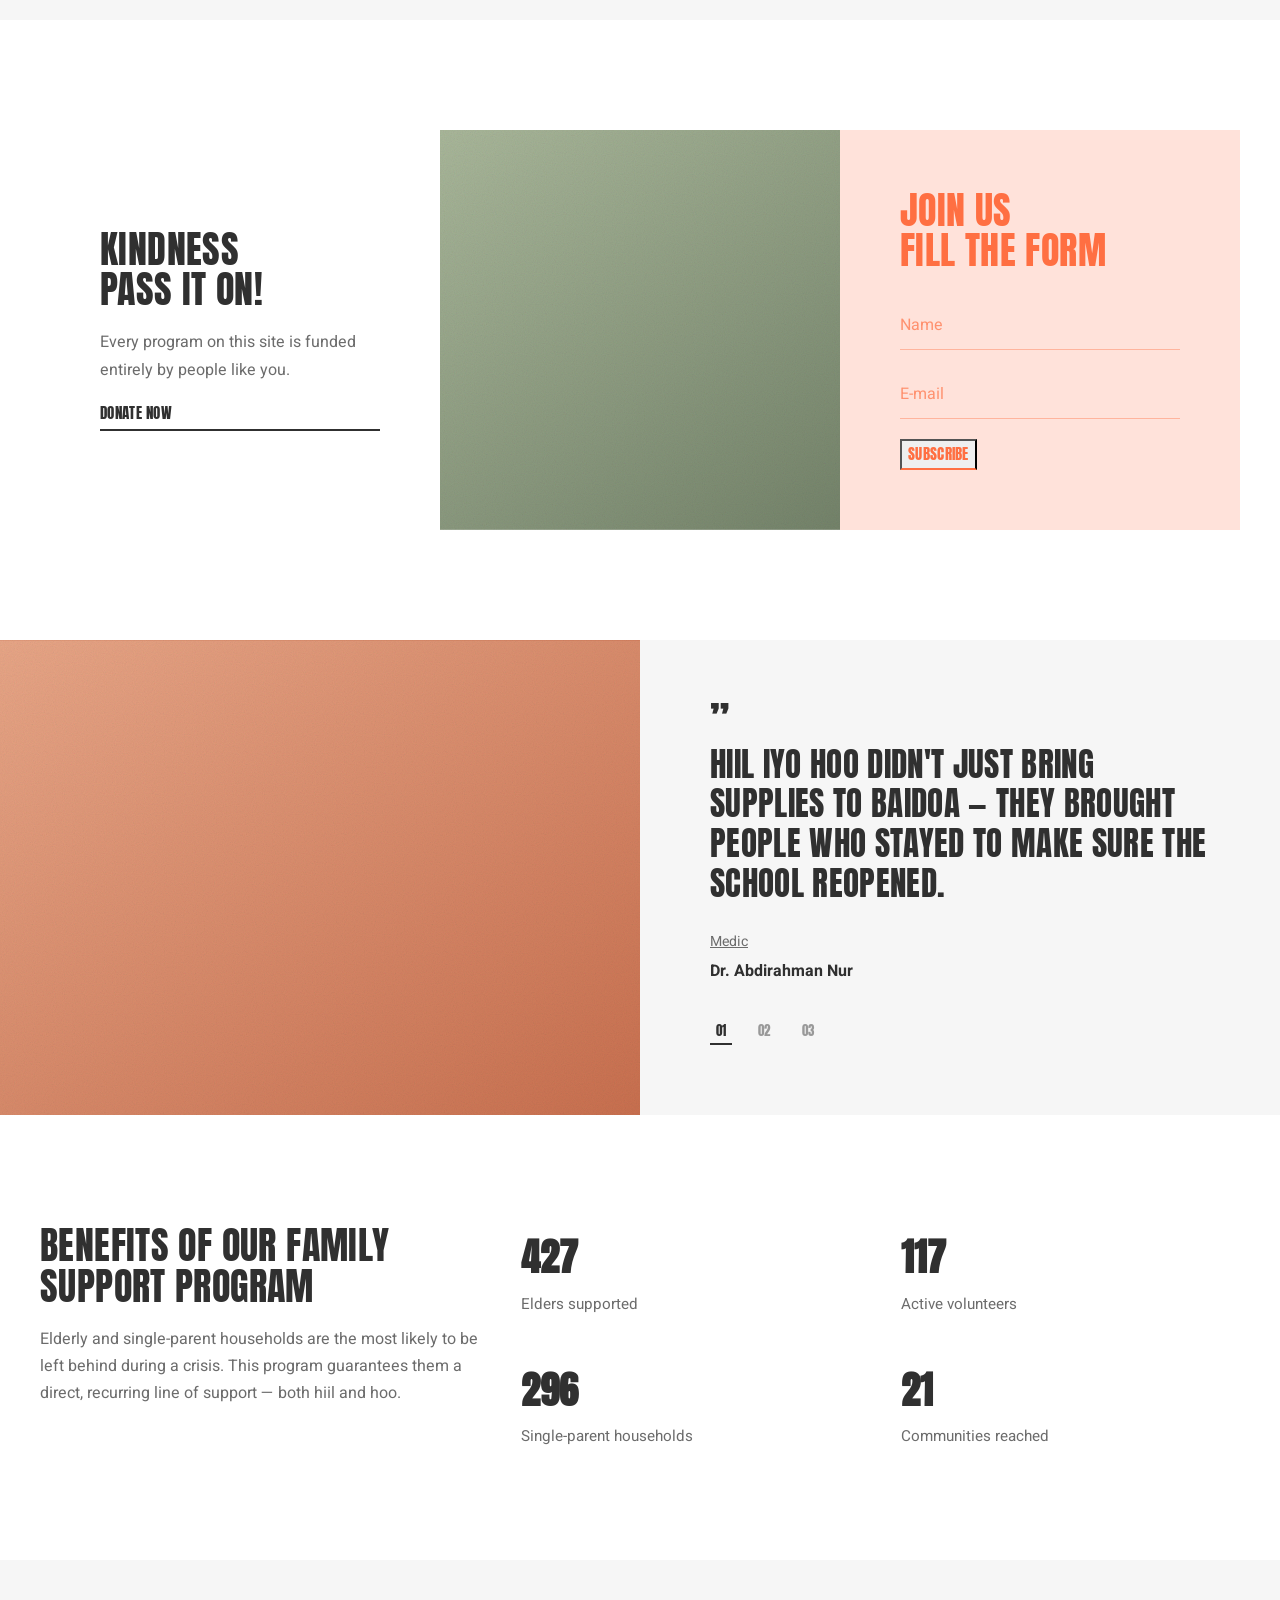
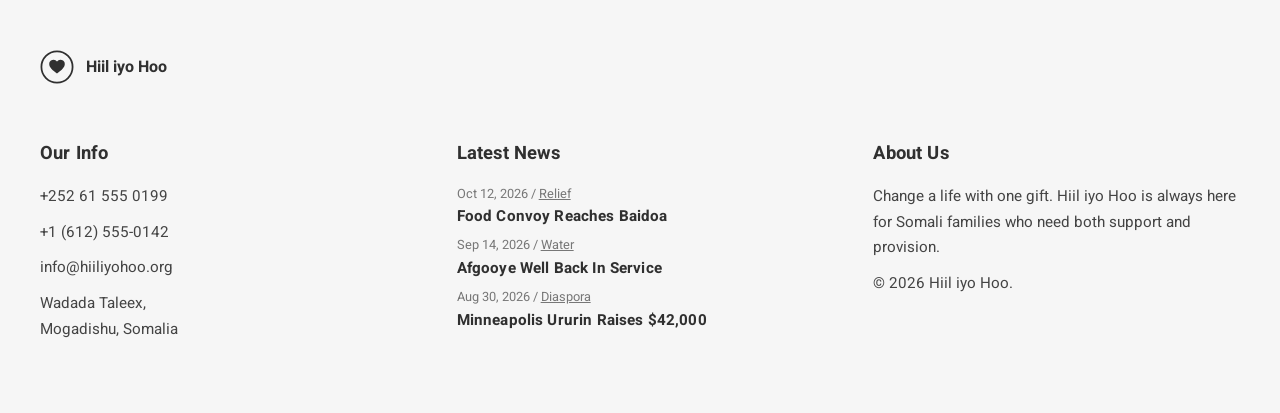
==== commit 99c64716: "Rebuild site as a faithful structural/visual clone of DoGood Replaces the earlier original-design ve" ====
--- a/about.html
+++ b/about.html
@@ -3,11 +3,12 @@
 <head>
 <meta charset="UTF-8">
 <meta name="viewport" content="width=device-width, initial-scale=1.0">
-<title>About Us — Hiil iyo Hoo</title>
+<title>Our Work — Hiil iyo Hoo</title>
 <meta name="description" content="Learn the story, mission, and people behind Hiil iyo Hoo — a Somali community nonprofit built on the traditional concept of total solidarity: moral support and material provision.">
 <link rel="icon" href="data:,">
 <link rel="preconnect" href="https://fonts.googleapis.com">
-<link href="https://fonts.googleapis.com/css2?family=Fraunces:wght@500;600;700&family=Work+Sans:wght@400;500;600;700&display=swap" rel="stylesheet">
+<link rel="preconnect" href="https://fonts.gstatic.com" crossorigin>
+<link href="https://fonts.googleapis.com/css2?family=Anton&family=Heebo:wght@300;400;500;600;700&family=Reenie+Beanie&display=swap" rel="stylesheet">
 <link rel="stylesheet" href="assets/css/style.css">
 </head>
 <body>
@@ -15,7 +16,7 @@
 <div class="topbar">
   <div class="container">
     <div class="topbar-contacts">
-      <a href="tel:+16125550142">+1 (612) 555-0142</a>
+      <a href="tel:+252615550199">+252 61 555 0199</a>
       <a href="mailto:info@hiiliyohoo.org">info@hiiliyohoo.org</a>
       <span>Mogadishu, Somalia · Minneapolis, USA</span>
     </div>
@@ -27,170 +28,134 @@
   </div>
 </div>
 
-<header class="site-header">
-  <div class="container">
-    <a href="index.html" class="logo">Hiil<span>iyo</span>Hoo<small>Support &amp; Provision</small></a>
-    <nav class="main-nav">
-      <ul>
-        <li><a href="index.html">Home</a></li>
-        <li><a href="about.html" class="active">About</a></li>
-        <li><a href="programs.html">Our Programs</a></li>
-        <li><a href="events.html">Events</a></li>
-        <li><a href="contact.html">Contact</a></li>
-      </ul>
-      <div class="header-cta">
-        <a href="donate.html" class="btn btn-primary btn-sm">Donate Now</a>
-      </div>
-    </nav>
-    <button class="nav-toggle" aria-label="Toggle menu"><span></span><span></span><span></span></button>
-  </div>
-</header>
-
-<section class="page-header">
-  <div class="container">
-    <div class="breadcrumb"><a href="index.html">Home</a> / About</div>
-    <h1>Our Work</h1>
-    <p>The story, mission, and people behind Hiil iyo Hoo.</p>
-  </div>
+<section class="page-hero">
+  <div class="photo-tex ph-c" style="position:absolute;inset:0;"></div>
+  <header class="site-header on-photo">
+    <div class="container">
+      <a href="index.html" class="logo">
+        <svg class="logo-mark" viewBox="0 0 48 48" fill="none" xmlns="http://www.w3.org/2000/svg"><circle cx="24" cy="24" r="22" stroke="currentColor" stroke-width="2.5"/><path d="M24 33c-6.5-4.4-11-8.6-11-13.3A6 6 0 0124 16.4 6 6 0 0135 19.7c0 4.7-4.5 8.9-11 13.3z" fill="currentColor"/></svg>
+        <span class="logo-words"><strong>Hiil Iyo</strong>Hoo</span>
+      </a>
+      <nav class="main-nav">
+        <ul>
+          <li><a href="index.html">Home</a></li>
+          <li><a href="about.html" class="active">Our Work</a></li>
+          <li><a href="programs.html">Donations</a></li>
+          <li><a href="events.html">Events</a></li>
+          <li><a href="contact.html">Contact</a></li>
+        </ul>
+        <div class="header-icons">
+          <a href="donate.html" class="txt-link txt-link--white">Donate Now</a>
+          <button class="icon-dots" data-offcanvas-open aria-label="Open menu"><span></span><span></span><span></span><span></span><span></span><span></span><span></span><span></span><span></span></button>
+        </div>
+      </nav>
+      <button class="nav-toggle" aria-label="Toggle menu"><span></span><span></span><span></span></button>
+    </div>
+  </header>
+  <h1>Our Work</h1>
 </section>
 
 <section class="section">
   <div class="container">
-    <div class="feature-split">
-      <div>
-        <div class="eyebrow">Our Story</div>
-        <h2>A name that means a promise</h2>
-        <p><em>Hiil</em> is standing beside someone — moral backing, defense, advocacy. <em>Hoo</em> is putting something real in their hands — food, money, resources. Somali communities have practiced hiil iyo hoo for generations through garab-taag, the informal relief networks neighbors build for each other in hard times.</p>
-        <p>We formalized that same spirit into an organization that could move faster and reach further: vetting local partners, tracking every dollar, and connecting the diaspora directly to the villages, camps, and neighborhoods where help is needed most.</p>
-        <p>Today we operate relief, water, health, education, and livelihood programs across Somalia, with a diaspora office in Minneapolis coordinating fundraising and community drives (ururin).</p>
-      </div>
-      <div class="feature-media">
-        <div class="tile ph-2 ph-pattern"></div>
-        <div class="tile ph-1 ph-pattern"></div>
-        <div class="tile ph-6 ph-pattern"></div>
-      </div>
-    </div>
-  </div>
-</section>
-
-<section class="section section--sand">
-  <div class="container">
-    <div class="section-head">
-      <div class="eyebrow">How We Work</div>
-      <h2>Three commitments</h2>
-    </div>
-    <div class="numbered-list">
+    <div class="numbered-grid">
       <div class="numbered-item">
         <div class="n">01</div>
-        <h5>Stand beside every family we serve</h5>
-        <p>Hiil means we don't disappear after the delivery truck leaves — our field staff stay in contact with the households and communities we support.</p>
+        <h5>Become a volunteer in our community</h5>
+        <p>From Mogadishu to Minneapolis, our field and diaspora teams run on people who show up — orientation takes a single afternoon.</p>
+        <a href="contact.html" class="txt-link">Read More</a>
       </div>
       <div class="numbered-item">
         <div class="n">02</div>
-        <h5>Make every gift count twice</h5>
-        <p>We pair moral solidarity with material aid, so a donation funds both dignity and survival — never one without the other.</p>
+        <h5>Make every single kind gesture count</h5>
+        <p>Hiil means we don't disappear after the delivery truck leaves — our field staff stay in contact with the households we support.</p>
+        <a href="contact.html" class="txt-link">Read More</a>
       </div>
       <div class="numbered-item">
         <div class="n">03</div>
-        <h5>Report back, every quarter</h5>
-        <p>Donors receive a plain accounting of where funds went, down to the program and region, because trust is the only currency that matters here.</p>
-      </div>
-    </div>
+        <h5>Together we can change the world</h5>
+        <p>We pair moral solidarity with material aid, so a donation funds both dignity and survival — never one without the other.</p>
+        <a href="contact.html" class="txt-link">Read More</a>
+      </div>
+    </div>
+  </div>
+</section>
+
+<section class="section section--soft">
+  <div class="container">
+    <h2 style="font-size:clamp(2rem,4vw,3.2rem);margin-bottom:24px;">Protecting Communities</h2>
+    <p style="max-width:640px;color:#555;">From Mogadishu to Baidoa, Afgooye to the Juba Valley, our teams coordinate with local elders, women's groups, and health committees so help lands where it's actually needed — not where it's easiest to deliver. Hiil iyo Hoo was built on garab-taag, the informal relief networks Somali neighbors have always built for each other in hard times — formalized so it can move faster and reach further.</p>
   </div>
 </section>
 
 <section class="section">
   <div class="container">
-    <div class="feature-split">
-      <div class="feature-media">
-        <div class="tile ph-4 ph-pattern"></div>
-        <div class="tile ph-5 ph-pattern"></div>
-        <div class="tile ph-3 ph-pattern"></div>
-      </div>
+    <div class="kindness-block" style="margin-top:0;">
+      <div class="kindness-text">
+        <h2>Kindness<br>pass it on!</h2>
+        <p>Every program on this site is funded entirely by people like you.</p>
+        <a href="donate.html" class="txt-link">Donate Now</a>
+      </div>
+      <div class="kindness-photo photo-tex ph-f"></div>
+      <div class="kindness-form">
+        <h2>Join us<br>fill the form</h2>
+        <form data-netlify="true" name="volunteer-about" method="POST">
+          <input type="hidden" name="form-name" value="volunteer-about">
+          <input type="text" name="name" placeholder="Name" required>
+          <input type="email" name="email" placeholder="E-mail" required>
+          <button type="submit" class="txt-link">Subscribe</button>
+        </form>
+      </div>
+    </div>
+  </div>
+</section>
+
+<div class="testimonial-wrap" data-slider>
+  <div class="ts-slide" data-slide>
+    <div class="ts-photo photo-tex ph-a"></div>
+    <div class="ts-text">
+      <div class="quote-mark">&rdquo;</div>
+      <h3>Hiil iyo Hoo didn't just bring supplies to Baidoa — they brought people who stayed to make sure the school reopened.</h3>
+      <div class="ts-role">Medic</div>
+      <div class="ts-name">Dr. Abdirahman Nur</div>
+      <div class="ts-dots"><button data-slide-to>01</button><button data-slide-to>02</button><button data-slide-to>03</button></div>
+    </div>
+  </div>
+  <div class="ts-slide" data-slide>
+    <div class="ts-photo photo-tex ph-e"></div>
+    <div class="ts-text">
+      <div class="quote-mark">&rdquo;</div>
+      <h3>Our diaspora drives raise real money because people can see exactly which village it reaches.</h3>
+      <div class="ts-role">Diaspora &amp; Fundraising Lead</div>
+      <div class="ts-name">Sagal Ibrahim</div>
+      <div class="ts-dots"><button data-slide-to>01</button><button data-slide-to>02</button><button data-slide-to>03</button></div>
+    </div>
+  </div>
+  <div class="ts-slide" data-slide>
+    <div class="ts-photo photo-tex ph-g"></div>
+    <div class="ts-text">
+      <div class="quote-mark">&rdquo;</div>
+      <h3>I've led this organization since our first well rehabilitation. The promise hasn't changed: stand by people, and provide.</h3>
+      <div class="ts-role">Executive Director</div>
+      <div class="ts-name">Fadumo Hassan</div>
+      <div class="ts-dots"><button data-slide-to>01</button><button data-slide-to>02</button><button data-slide-to>03</button></div>
+    </div>
+  </div>
+</div>
+
+<section class="section">
+  <div class="container">
+    <div class="benefits-grid">
       <div>
-        <div class="eyebrow">Our Reach</div>
-        <h3>Protecting communities, region by region</h3>
-        <p>From Mogadishu to Baidoa, Afgooye to the Juba Valley, our teams coordinate with local elders, women's groups, and health committees so help lands where it's actually needed — not where it's easiest to deliver.</p>
-        <div class="feature-list">
-          <div><div class="ico">◎</div><div><h5>Coordination</h5><p>Local committees guide every distribution.</p></div></div>
-          <div><div class="ico">◈</div><div><h5>Continuity</h5><p>Multi-year presence, not one-off aid drops.</p></div></div>
-        </div>
-      </div>
-    </div>
-  </div>
-</section>
-
-<section class="cta-band">
-  <div class="container">
-    <div class="eyebrow" style="justify-content:center;">Hiil Iyo Hoo</div>
-    <h2>Support and provision —<br>pass it on.</h2>
-    <p>Every program on this site is funded entirely by people like you.</p>
-    <a href="donate.html" class="btn btn-primary">Donate Now</a>
-  </div>
-</section>
-
-<section class="section section--sand">
-  <div class="container">
-    <div class="section-head">
-      <div class="eyebrow">Get Involved</div>
-      <h2>Join us — fill the form</h2>
-      <p>Tell us how you'd like to help and our volunteer coordinator will follow up within a few days.</p>
-    </div>
-    <div style="max-width:420px;margin:0 auto;text-align:center;">
-      <a href="contact.html" class="btn btn-primary">Volunteer With Us</a>
-    </div>
-  </div>
-</section>
-
-<section class="section">
-  <div class="container">
-    <div class="section-head">
-      <div class="eyebrow">Our People</div>
-      <h2>The team on the ground</h2>
-      <p>A small core staff and a large volunteer network keep Hiil iyo Hoo moving. (Names below are placeholders — swap in your real team before launch.)</p>
-    </div>
-    <div class="people-grid">
-      <div class="person-card">
-        <div class="person-photo ph-2"></div>
-        <h5>Fadumo Hassan</h5>
-        <span>Executive Director</span>
-      </div>
-      <div class="person-card">
-        <div class="person-photo ph-5"></div>
-        <h5>Dr. Abdirahman Nur</h5>
-        <span>Health Programs Lead</span>
-      </div>
-      <div class="person-card">
-        <div class="person-photo ph-6"></div>
-        <h5>Sagal Ibrahim</h5>
-        <span>Diaspora &amp; Fundraising Lead</span>
-      </div>
-    </div>
-  </div>
-</section>
-
-<section class="section section--dark">
-  <div class="container">
-    <div class="section-head">
-      <div class="eyebrow">Our Impact</div>
-      <h2>Why the senior and family support program matters</h2>
-      <p style="color:#dfe9e2;">Elderly and single-parent households are the most likely to be left behind during a crisis. This program guarantees them a direct, recurring line of support.</p>
-    </div>
-    <div class="impact-grid">
-      <div class="impact-card" style="background:rgba(255,255,255,0.06);box-shadow:none;">
-        <div class="impact-counters" style="border-top:1px solid rgba(255,255,255,0.12);padding-top:0;border-top:none;">
-          <div><strong data-count="1240" style="color:#e89a76;">0</strong><span style="color:#cfe3d7;">Elders Supported</span></div>
-        </div>
-      </div>
-      <div class="impact-card" style="background:rgba(255,255,255,0.06);box-shadow:none;">
-        <div class="impact-counters" style="border-top:none;padding-top:0;">
-          <div><strong data-count="860" style="color:#e89a76;">0</strong><span style="color:#cfe3d7;">Single-Parent Households</span></div>
-        </div>
-      </div>
-      <div class="impact-card" style="background:rgba(255,255,255,0.06);box-shadow:none;">
-        <div class="impact-counters" style="border-top:none;padding-top:0;">
-          <div><strong data-count="340" style="color:#e89a76;">0</strong><span style="color:#cfe3d7;">Active Volunteers</span></div>
-        </div>
+        <h2>Benefits of our family support program</h2>
+        <p>Elderly and single-parent households are the most likely to be left behind during a crisis. This program guarantees them a direct, recurring line of support — both hiil and hoo.</p>
+      </div>
+      <div class="counter-pair">
+        <div><strong data-count="1240">0</strong><span>Elders supported</span></div>
+        <div><strong data-count="860">0</strong><span>Single-parent households</span></div>
+      </div>
+      <div class="counter-pair">
+        <div><strong data-count="340">0</strong><span>Active volunteers</span></div>
+        <div><strong data-count="62">0</strong><span>Communities reached</span></div>
       </div>
     </div>
   </div>
@@ -198,43 +163,45 @@
 
 <footer class="site-footer">
   <div class="container">
+    <div class="footer-logo">
+      <svg class="logo-mark" viewBox="0 0 48 48" fill="none" xmlns="http://www.w3.org/2000/svg"><circle cx="24" cy="24" r="22" stroke="currentColor" stroke-width="2.5"/><path d="M24 33c-6.5-4.4-11-8.6-11-13.3A6 6 0 0124 16.4 6 6 0 0135 19.7c0 4.7-4.5 8.9-11 13.3z" fill="currentColor"/></svg>
+      <strong>Hiil iyo Hoo</strong>
+    </div>
     <div class="footer-top">
       <div class="footer-col">
-        <div class="footer-logo">Hiil<span>iyo</span>Hoo</div>
-        <p>Support and provision, together. Hiil iyo Hoo stands beside Somali families with both solidarity and material aid, at home and across the diaspora.</p>
-      </div>
-      <div class="footer-col">
         <h4>Our Info</h4>
-        <div class="row"><span class="ico">☎</span><a href="tel:+252615550199">+252 61 555 0199</a></div>
-        <div class="row"><span class="ico">☎</span><a href="tel:+16125550142">+1 (612) 555-0142</a></div>
-        <div class="row"><span class="ico">✉</span><a href="mailto:info@hiiliyohoo.org">info@hiiliyohoo.org</a></div>
-        <div class="row"><span class="ico">⚲</span><span>Mogadishu, Somalia</span></div>
+        <div><a href="tel:+252615550199">+252 61 555 0199</a></div>
+        <div><a href="tel:+16125550142">+1 (612) 555-0142</a></div>
+        <div><a href="mailto:info@hiiliyohoo.org">info@hiiliyohoo.org</a></div>
+        <div>Wadada Taleex,<br>Mogadishu, Somalia</div>
       </div>
       <div class="footer-col">
         <h4>Latest News</h4>
-        <div class="footer-news-item"><div class="meta">Oct 2026 · Relief</div><h6>Food convoy reaches 1,200 households in Baidoa</h6></div>
-        <div class="footer-news-item"><div class="meta">Sep 2026 · Water</div><h6>Borehole rehabilitation completed in Afgooye</h6></div>
-        <div class="footer-news-item"><div class="meta">Sep 2026 · Diaspora</div><h6>Minneapolis ururin raises $42,000</h6></div>
+        <div class="footer-news-item"><div class="meta">Oct 12, 2026 / <a href="programs.html">Relief</a></div><h6>Food Convoy Reaches Baidoa</h6></div>
+        <div class="footer-news-item"><div class="meta">Sep 14, 2026 / <a href="programs.html">Water</a></div><h6>Afgooye Well Back In Service</h6></div>
+        <div class="footer-news-item"><div class="meta">Aug 30, 2026 / <a href="programs.html">Diaspora</a></div><h6>Minneapolis Ururin Raises $42,000</h6></div>
       </div>
       <div class="footer-col">
-        <h4>Quick Links</h4>
-        <div class="row"><a href="about.html">About Us</a></div>
-        <div class="row"><a href="programs.html">Our Programs</a></div>
-        <div class="row"><a href="events.html">Events</a></div>
-        <div class="row"><a href="donate.html">Donate</a></div>
-        <div class="row"><a href="contact.html">Contact</a></div>
-      </div>
-    </div>
-    <div class="footer-bottom">
-      <span>© 2026 Hiil iyo Hoo. All rights reserved.</span>
-      <div class="footer-social">
-        <a href="#" aria-label="Facebook">FB</a>
-        <a href="#" aria-label="Twitter / X">X</a>
-        <a href="#" aria-label="Instagram">IG</a>
+        <h4>About Us</h4>
+        <p>Change a life with one gift. Hiil iyo Hoo is always here for Somali families who need both support and provision.</p>
+        <p>© 2026 Hiil iyo Hoo.</p>
       </div>
     </div>
   </div>
 </footer>
+
+<div class="offcanvas-overlay" data-offcanvas-close></div>
+<aside class="offcanvas-panel">
+  <button class="offcanvas-close" data-offcanvas-close>&#10005; Close</button>
+  <h3>Hello!</h3>
+  <p>Hiil iyo Hoo stands beside Somali families with both solidarity and material aid, at home and across the diaspora.</p>
+  <h4>Our Info</h4>
+  <p>+252 61 555 0199<br>info@hiiliyohoo.org<br>Mogadishu, Somalia</p>
+  <h4>Follow Us</h4>
+  <div class="offcanvas-social">
+    <a href="#" class="txt-link">FB</a><a href="#" class="txt-link">X</a><a href="#" class="txt-link">IG</a>
+  </div>
+</aside>
 
 <script src="assets/js/main.js"></script>
 </body>
--- a/assets/css/style.css
+++ b/assets/css/style.css
@@ -1,24 +1,28 @@
 /* ==========================================================================
-   Hiil iyo Hoo — core stylesheet
+   Hiil iyo Hoo — stylesheet
+   Structural/visual system modeled on the DoGood charity theme demo
+   (dogood.qodeinteractive.com): Anton display type, Heebo body type,
+   lavender + coral accent duo, flat underline buttons, no card shadows.
    ========================================================================== */
 
 :root {
-  --color-deep: #1b4332;
-  --color-deep-light: #2d6a4f;
-  --color-accent: #d96c3f;
-  --color-accent-light: #e89a76;
-  --color-cream: #fbf6ee;
-  --color-sand: #f1e6d2;
-  --color-charcoal: #22262b;
-  --color-muted: #6b6a66;
-  --color-white: #ffffff;
-
-  --font-head: "Fraunces", Georgia, serif;
-  --font-body: "Work Sans", -apple-system, BlinkMacSystemFont, "Segoe UI", sans-serif;
-
-  --radius: 14px;
-  --container: 1180px;
-  --shadow-soft: 0 20px 45px -25px rgba(27, 67, 50, 0.35);
+  --ink: #303030;
+  --white: #ffffff;
+  --soft: #f6f6f6;
+  --soft-line: #e7e7e7;
+  --lavender: #9b8db7;
+  --lavender-soft: #f0e8f8;
+  --coral: #ff9370;
+  --coral-strong: #ff6f42;
+  --coral-soft: #ffe2da;
+  --coral-mid: #ffb9a3;
+  --icon-gray: #cfcfcf;
+
+  --font-display: "Anton", "Arial Narrow", sans-serif;
+  --font-body: "Heebo", -apple-system, BlinkMacSystemFont, "Segoe UI", sans-serif;
+  --font-script: "Reenie Beanie", cursive;
+
+  --container: 1360px;
 }
 
 * { box-sizing: border-box; }
@@ -26,596 +30,406 @@
 body {
   margin: 0;
   font-family: var(--font-body);
-  color: var(--color-charcoal);
-  background: var(--color-cream);
-  line-height: 1.65;
+  color: var(--ink);
+  background: var(--white);
+  line-height: 1.7;
   -webkit-font-smoothing: antialiased;
 }
 img { max-width: 100%; display: block; }
 a { color: inherit; text-decoration: none; }
 ul { margin: 0; padding: 0; list-style: none; }
-h1, h2, h3, h4, h5 {
-  font-family: var(--font-head);
-  font-weight: 600;
-  line-height: 1.15;
-  margin: 0 0 0.5em;
-  color: var(--color-deep);
+h1, h2, h3, h4, h5, h6 {
+  font-family: var(--font-display);
+  font-weight: 400;
+  text-transform: uppercase;
+  line-height: 1.05;
+  letter-spacing: 0.01em;
+  margin: 0;
+  color: var(--ink);
 }
 p { margin: 0 0 1em; }
 .container {
   width: 100%;
   max-width: var(--container);
   margin: 0 auto;
-  padding: 0 24px;
-}
-.eyebrow {
-  display: inline-flex;
-  align-items: center;
-  gap: 8px;
-  font-size: 0.78rem;
-  letter-spacing: 0.14em;
+  padding: 0 40px;
+}
+.section { padding: 110px 0; }
+.section--tight { padding: 70px 0; }
+.section--soft { background: var(--soft); }
+.section-head { max-width: 640px; margin: 0 auto 60px; }
+.section-head p { color: #6c6c6c; }
+.lavender-heading { color: var(--lavender); }
+
+/* underline text buttons (the site has no pill buttons) */
+.txt-link {
+  display: inline-block;
+  font-family: var(--font-display);
   text-transform: uppercase;
-  color: var(--color-accent);
-  font-weight: 700;
-  margin-bottom: 14px;
-}
-.eyebrow::before {
-  content: "";
-  width: 22px;
-  height: 2px;
-  background: var(--color-accent);
-}
-.section { padding: 96px 0; }
-.section--tight { padding: 64px 0; }
-.section--dark { background: var(--color-deep); color: #e9ece7; }
-.section--dark h1, .section--dark h2, .section--dark h3, .section--dark h4 { color: var(--color-white); }
-.section--sand { background: var(--color-sand); }
-.section-head { max-width: 640px; margin: 0 auto 56px; text-align: center; }
-.section-head p { color: var(--color-muted); }
-.section-head.align-left { margin-left: 0; text-align: left; }
-
-/* Buttons */
-.btn {
-  display: inline-flex;
-  align-items: center;
-  gap: 10px;
-  padding: 15px 30px;
-  border-radius: 999px;
-  font-weight: 600;
+  font-size: 0.95rem;
+  letter-spacing: 0.02em;
+  border-bottom: 2px solid currentColor;
+  padding-bottom: 3px;
+  transition: opacity .2s ease, color .2s ease;
+}
+.txt-link:hover { opacity: 0.65; }
+.txt-link--lg { font-size: 1.15rem; }
+.txt-link--coral { color: var(--coral-strong); }
+.txt-link--white { color: var(--white); }
+
+/* ===== Topbar ===== */
+.topbar { border-bottom: 1px solid var(--soft-line); font-size: 0.85rem; }
+.topbar .container { display: flex; justify-content: space-between; align-items: center; padding: 10px 40px; flex-wrap: wrap; gap: 8px; }
+.topbar-contacts { display: flex; gap: 26px; flex-wrap: wrap; color: #555; }
+.topbar-contacts a:hover { color: var(--coral-strong); }
+.topbar-social { display: flex; gap: 16px; }
+.topbar-social a { color: var(--ink); opacity: 0.75; }
+.topbar-social a:hover { opacity: 1; color: var(--coral-strong); }
+
+/* ===== Header ===== */
+.site-header { position: sticky; top: 0; z-index: 60; background: var(--white); }
+.site-header.on-photo { position: absolute; top: 0; left: 0; right: 0; background: transparent; border: none; }
+.site-header.on-photo .main-nav a,
+.site-header.on-photo .logo,
+.site-header.on-photo .header-icons a { color: var(--white); }
+.site-header .container { display: flex; align-items: center; justify-content: space-between; padding: 22px 40px; gap: 24px; }
+.logo { display: flex; align-items: center; gap: 12px; }
+.logo-mark { width: 40px; height: 40px; flex-shrink: 0; }
+.logo-words { font-family: var(--font-body); line-height: 1.2; font-size: 0.95rem; font-weight: 400; }
+.logo-words strong { display: block; font-size: 1.15rem; font-weight: 700; }
+.main-nav { display: flex; align-items: center; gap: 40px; }
+.main-nav ul { display: flex; gap: 30px; }
+.main-nav a {
+  font-family: var(--font-display);
+  text-transform: uppercase;
   font-size: 0.92rem;
   letter-spacing: 0.02em;
+  padding-bottom: 4px;
+  border-bottom: 2px solid transparent;
+}
+.main-nav a:hover, .main-nav a.active { border-color: currentColor; }
+.header-icons { display: flex; align-items: center; gap: 26px; }
+.header-icons a { display: flex; align-items: center; }
+.icon-dots { display: grid; grid-template-columns: repeat(3, 4px); gap: 3px; cursor: pointer; background: none; border: none; padding: 6px; }
+.icon-dots span { width: 4px; height: 4px; border-radius: 50%; background: currentColor; }
+.nav-toggle { display: none; background: none; border: none; cursor: pointer; width: 30px; height: 22px; flex-direction: column; justify-content: space-between; }
+.nav-toggle span { height: 2px; background: currentColor; display: block; }
+
+/* ===== Hero (slider) ===== */
+.hero-slider { position: relative; height: 92vh; min-height: 620px; overflow: hidden; }
+.hero-slide {
+  position: absolute; inset: 0;
+  display: flex; align-items: center; justify-content: center;
+  opacity: 0; visibility: hidden;
+  transition: opacity 1s ease;
+}
+.hero-slide.is-active { opacity: 1; visibility: visible; }
+.hero-slide .photo-tex { position: absolute; inset: 0; }
+.hero-slide .photo-tex::after { content: ""; position: absolute; inset: 0; background: rgba(0,0,0,0.18); }
+.hero-logo-content { position: relative; text-align: center; color: var(--white); }
+.hero-mark { width: 150px; height: 150px; margin: 0 auto 10px; }
+.hero-script { font-family: var(--font-script); font-size: 2.6rem; color: var(--white); }
+.hero-tabs { position: absolute; right: 0; top: 50%; transform: translateY(-50%); display: flex; flex-direction: column; z-index: 5; }
+.hero-tabs button {
+  writing-mode: vertical-rl;
+  background: var(--lavender-soft);
+  color: var(--ink);
+  border: none;
+  font-family: var(--font-display);
   text-transform: uppercase;
-  border: 2px solid transparent;
+  letter-spacing: 0.08em;
+  font-size: 0.8rem;
+  padding: 18px 10px;
   cursor: pointer;
-  transition: transform .2s ease, background .2s ease, color .2s ease, border-color .2s ease;
-}
-.btn:hover { transform: translateY(-2px); }
-.btn-primary { background: var(--color-accent); color: var(--color-white); }
-.btn-primary:hover { background: #c05a2c; }
-.btn-outline { border-color: currentColor; background: transparent; }
-.btn-outline:hover { background: var(--color-charcoal); color: var(--color-white); border-color: var(--color-charcoal); }
-.btn-light { border-color: var(--color-white); color: var(--color-white); }
-.btn-light:hover { background: var(--color-white); color: var(--color-deep); }
-.btn-sm { padding: 10px 20px; font-size: 0.78rem; }
-
-/* ===== Topbar ===== */
-.topbar {
-  background: var(--color-deep);
-  color: #cfe3d7;
-  font-size: 0.82rem;
-}
-.topbar .container {
-  display: flex;
-  justify-content: space-between;
-  align-items: center;
-  padding-top: 8px;
-  padding-bottom: 8px;
-  flex-wrap: wrap;
-  gap: 8px;
-}
-.topbar-contacts { display: flex; gap: 22px; flex-wrap: wrap; }
-.topbar-contacts a:hover { color: var(--color-accent-light); }
-.topbar-social { display: flex; gap: 14px; }
-.topbar-social a { opacity: 0.85; }
-.topbar-social a:hover { opacity: 1; color: var(--color-accent-light); }
-
-/* ===== Header ===== */
-.site-header {
-  background: var(--color-cream);
-  position: sticky;
-  top: 0;
-  z-index: 50;
-  border-bottom: 1px solid rgba(27,67,50,0.08);
-}
-.site-header .container {
-  display: flex;
-  align-items: center;
-  justify-content: space-between;
-  padding-top: 16px;
-  padding-bottom: 16px;
-}
-.logo {
-  display: flex;
-  align-items: baseline;
-  gap: 8px;
-  font-family: var(--font-head);
-  font-weight: 700;
-  font-size: 1.5rem;
-  color: var(--color-deep);
-}
-.logo span { color: var(--color-accent); }
-.logo small {
-  font-family: var(--font-body);
-  font-weight: 500;
-  font-size: 0.6rem;
-  text-transform: uppercase;
-  letter-spacing: 0.12em;
-  color: var(--color-muted);
-  display: block;
-}
-.main-nav { display: flex; align-items: center; gap: 34px; }
-.main-nav ul { display: flex; gap: 28px; }
-.main-nav a {
-  font-weight: 600;
-  font-size: 0.92rem;
-  color: var(--color-charcoal);
-  padding: 6px 0;
-  border-bottom: 2px solid transparent;
-}
-.main-nav a:hover,
-.main-nav a.active { color: var(--color-accent); border-color: var(--color-accent); }
-.header-cta { display: flex; align-items: center; gap: 16px; }
-.nav-toggle {
-  display: none;
-  background: none;
-  border: none;
-  cursor: pointer;
-  width: 34px; height: 34px;
-  flex-direction: column;
-  justify-content: center;
-  gap: 5px;
-}
-.nav-toggle span { height: 2px; background: var(--color-deep); display: block; }
-
-/* ===== Hero ===== */
-.hero {
-  position: relative;
-  min-height: 86vh;
-  display: flex;
-  align-items: center;
-  background: linear-gradient(135deg, var(--color-deep) 0%, var(--color-deep-light) 55%, #3a7d5b 100%);
-  color: var(--color-white);
-  overflow: hidden;
-}
-.hero::before {
-  content: "";
-  position: absolute;
-  inset: 0;
-  background-image: radial-gradient(circle at 15% 25%, rgba(255,255,255,0.08) 0, transparent 45%),
-                     radial-gradient(circle at 85% 75%, rgba(217,108,63,0.35) 0, transparent 45%);
-}
-.hero-content { position: relative; max-width: 640px; }
-.hero .eyebrow { color: var(--color-accent-light); }
-.hero h1 {
-  color: var(--color-white);
-  font-size: clamp(2.3rem, 4.5vw, 3.6rem);
-  margin-bottom: 20px;
-}
-.hero p.lead { font-size: 1.1rem; color: #dfe9e2; max-width: 520px; }
-.hero-actions { display: flex; gap: 16px; margin-top: 30px; flex-wrap: wrap; }
-.hero-stats {
-  position: relative;
-  display: flex;
-  gap: 40px;
-  margin-top: 56px;
-  flex-wrap: wrap;
-}
-.hero-stats div strong { display: block; font-family: var(--font-head); font-size: 1.8rem; color: var(--color-accent-light); }
-.hero-stats div span { font-size: 0.8rem; text-transform: uppercase; letter-spacing: 0.08em; color: #cfe3d7; }
-
-/* ===== Marquee band ===== */
+}
+.hero-tabs button + button { background: var(--lavender); color: var(--white); }
+.hero-caption {
+  position: relative; text-align: center; color: var(--white);
+  max-width: 680px; padding: 0 24px;
+}
+.hero-caption h1 { color: var(--white); font-size: clamp(2.2rem, 4vw, 3.2rem); margin-bottom: 18px; }
+.hero-caption .hero-actions { display: flex; gap: 26px; justify-content: center; margin-top: 10px; flex-wrap: wrap; }
+
+/* ===== Marquee ===== */
 .marquee-band {
-  background: var(--color-accent);
+  background: linear-gradient(100deg, var(--coral) 0%, var(--coral-soft) 100%);
   overflow: hidden;
   white-space: nowrap;
-  padding: 14px 0;
-}
-.marquee-band a { display: inline-block; }
-.marquee-track {
-  display: inline-flex;
-  animation: marquee 18s linear infinite;
-}
+  padding: 30px 0;
+}
+.marquee-band a { display: block; }
+.marquee-track { display: inline-flex; align-items: center; animation: marquee 22s linear infinite; }
 .marquee-track span {
-  font-family: var(--font-head);
-  font-weight: 700;
-  font-size: 1.3rem;
-  color: var(--color-white);
+  display: inline-flex; align-items: center; gap: 18px;
+  font-family: var(--font-display);
+  font-size: clamp(2.4rem, 6vw, 4.2rem);
+  color: var(--coral-strong);
   text-transform: uppercase;
-  letter-spacing: 0.08em;
-  padding: 0 30px;
-  position: relative;
-}
-.marquee-track span::after {
-  content: "•";
-  position: absolute;
-  right: -4px;
-}
-@keyframes marquee {
-  from { transform: translateX(0); }
-  to { transform: translateX(-50%); }
-}
-
-/* ===== Impact / content slider ===== */
-.impact-grid {
-  display: grid;
-  grid-template-columns: repeat(3, 1fr);
-  gap: 32px;
-}
-.impact-card {
-  background: var(--color-white);
-  border-radius: var(--radius);
-  padding: 36px 30px;
-  box-shadow: var(--shadow-soft);
-}
-.impact-card .num { font-size: 0.8rem; font-weight: 700; color: var(--color-accent); letter-spacing: 0.1em; }
-.impact-card h3 { margin-top: 12px; }
-.impact-counters { display: flex; gap: 28px; margin-top: 24px; border-top: 1px solid var(--color-sand); padding-top: 20px; }
-.impact-counters div strong { display: block; font-family: var(--font-head); font-size: 1.6rem; color: var(--color-deep); }
-.impact-counters div span { font-size: 0.75rem; color: var(--color-muted); text-transform: uppercase; letter-spacing: 0.05em; }
-
-/* ===== Cause cards ===== */
-.cause-grid {
-  display: grid;
-  grid-template-columns: repeat(3, 1fr);
-  gap: 28px;
-}
-.cause-card {
-  background: var(--color-white);
-  border-radius: var(--radius);
-  overflow: hidden;
-  box-shadow: var(--shadow-soft);
-  display: flex;
-  flex-direction: column;
-}
-.cause-media {
-  height: 190px;
-  position: relative;
-}
-.cause-tag {
-  position: absolute;
-  top: 16px; left: 16px;
-  background: var(--color-white);
-  color: var(--color-deep);
-  font-size: 0.7rem;
-  font-weight: 700;
-  text-transform: uppercase;
-  letter-spacing: 0.06em;
-  padding: 6px 12px;
-  border-radius: 999px;
-}
-.cause-body { padding: 24px 24px 26px; display: flex; flex-direction: column; gap: 10px; flex: 1; }
-.cause-body h5 { margin: 0; font-size: 1.1rem; }
-.cause-body p { color: var(--color-muted); font-size: 0.92rem; margin-bottom: 0; flex: 1; }
-.progress-bar { height: 8px; border-radius: 999px; background: var(--color-sand); overflow: hidden; margin-top: 6px; }
-.progress-bar span { display: block; height: 100%; background: var(--color-accent); border-radius: 999px; }
-.progress-meta { display: flex; justify-content: space-between; font-size: 0.78rem; color: var(--color-muted); margin-top: 6px; }
-.progress-meta strong { color: var(--color-deep); }
-
-/* ===== Two-image feature ===== */
-.feature-split {
-  display: grid;
-  grid-template-columns: 1fr 1fr;
-  gap: 60px;
-  align-items: center;
-}
-.feature-media { display: grid; grid-template-columns: 1fr 1fr; gap: 16px; }
-.feature-media .tile {
-  border-radius: var(--radius);
-  height: 220px;
-}
-.feature-media .tile:first-child { grid-row: span 2; height: 100%; }
-.feature-list { display: flex; gap: 30px; margin-top: 24px; }
-.feature-list div { display: flex; gap: 12px; align-items: flex-start; }
-.feature-list .ico {
-  width: 42px; height: 42px; border-radius: 50%;
-  background: var(--color-sand); color: var(--color-accent);
-  display: flex; align-items: center; justify-content: center;
-  flex-shrink: 0;
-}
-.feature-list h5 { margin: 0 0 4px; font-size: 1rem; }
-.feature-list p { margin: 0; font-size: 0.85rem; color: var(--color-muted); }
-
-/* ===== Full width CTA ===== */
-.cta-band {
-  background: linear-gradient(120deg, rgba(27,67,50,0.92), rgba(45,106,79,0.86)), var(--color-deep);
-  color: var(--color-white);
-  text-align: center;
-  padding: 100px 0;
-}
-.cta-band h2 { color: var(--color-white); font-size: clamp(2rem, 4vw, 2.8rem); }
-.cta-band p { max-width: 520px; margin: 0 auto 28px; color: #dfe9e2; }
-
-/* ===== Newsletter ===== */
-.newsletter {
-  background: var(--color-accent);
-  color: var(--color-white);
-  padding: 70px 0;
-}
-.newsletter .container { display: flex; align-items: center; justify-content: space-between; gap: 30px; flex-wrap: wrap; }
-.newsletter h3 { color: var(--color-white); margin: 0; }
-.newsletter form { display: flex; gap: 0; flex: 1; max-width: 440px; min-width: 280px; }
-.newsletter input {
-  flex: 1;
-  border: none;
-  padding: 14px 18px;
-  border-radius: 999px 0 0 999px;
-  font-size: 0.92rem;
-  font-family: var(--font-body);
-}
-.newsletter button {
-  border: none;
-  background: var(--color-deep);
-  color: var(--color-white);
-  padding: 0 26px;
-  border-radius: 0 999px 999px 0;
-  font-weight: 700;
-  text-transform: uppercase;
-  font-size: 0.8rem;
-  cursor: pointer;
-}
-
-/* ===== News / blog grid ===== */
-.news-grid {
-  display: grid;
-  grid-template-columns: repeat(3, 1fr);
-  gap: 28px;
-}
-.news-card { background: var(--color-white); border-radius: var(--radius); overflow: hidden; box-shadow: var(--shadow-soft); }
-.news-media { height: 170px; }
-.news-body { padding: 22px 24px 26px; }
-.news-meta { font-size: 0.75rem; color: var(--color-accent); font-weight: 700; text-transform: uppercase; letter-spacing: 0.05em; margin-bottom: 8px; }
-.news-body h5 { font-size: 1.02rem; margin-bottom: 0; }
+  padding: 0 34px;
+}
+.marquee-track svg { width: 0.7em; height: 0.7em; flex-shrink: 0; }
+@keyframes marquee { from { transform: translateX(0); } to { transform: translateX(-50%); } }
+
+/* ===== Content slider ===== */
+.content-slider { position: relative; }
+.cs-slide { display: none; }
+.cs-slide.is-active { display: grid; grid-template-columns: 1fr 1fr; gap: 0; align-items: stretch; }
+.cs-photo { position: relative; min-height: 420px; }
+.cs-dots { position: absolute; left: 30px; bottom: 26px; display: flex; gap: 18px; z-index: 2; }
+.cs-dots button {
+  background: none; border: none; cursor: pointer;
+  font-family: var(--font-display); color: rgba(255,255,255,0.65); font-size: 0.95rem;
+  padding-bottom: 4px; border-bottom: 2px solid transparent;
+}
+.cs-dots button.is-active { color: var(--white); border-color: var(--white); }
+.cs-text { background: var(--white); padding: 64px 70px; display: flex; flex-direction: column; justify-content: center; }
+.cs-text h2 { font-size: clamp(1.8rem, 3vw, 2.6rem); margin-bottom: 20px; }
+.cs-text p { color: #6c6c6c; max-width: 480px; }
+.cs-counters { display: flex; gap: 60px; margin-top: 20px; }
+.cs-counters div strong { display: block; font-family: var(--font-display); font-size: 2.2rem; color: var(--ink); }
+.cs-counters div span { font-size: 0.88rem; color: #6c6c6c; max-width: 140px; display: block; }
+
+/* ===== Causes row ===== */
+.causes-grid { display: grid; grid-template-columns: repeat(3, 1fr); gap: 50px; }
+.cause-card .cause-media { position: relative; height: 260px; margin-bottom: 26px; }
+.cause-pill {
+  position: absolute; top: 18px; left: 18px;
+  background: var(--lavender-soft); color: var(--lavender);
+  font-family: var(--font-display); text-transform: uppercase; font-size: 0.78rem; letter-spacing: 0.04em;
+  padding: 7px 14px;
+}
+.cause-card h5 { font-size: 1.3rem; margin-bottom: 14px; }
+.cause-card p { color: #6c6c6c; font-size: 0.95rem; }
+.cause-pct { font-family: var(--font-display); font-size: 3.2rem; color: var(--lavender); margin-top: 18px; }
+.cause-bar { height: 2px; background: var(--lavender-soft); margin: 10px 0 18px; position: relative; }
+.cause-bar span { position: absolute; left: 0; top: 0; height: 100%; background: var(--lavender); }
+.cause-meta { display: flex; gap: 26px; font-size: 0.9rem; color: #6c6c6c; }
+.cause-meta strong { color: var(--ink); }
+.cause-card .txt-link { margin-top: 18px; }
+
+/* ===== Icon row ===== */
+.icon-row { background: var(--soft); padding: 70px 0; display: grid; grid-template-columns: repeat(4, 1fr); gap: 20px; place-items: center; }
+.icon-row svg { width: 56px; height: 56px; color: var(--icon-gray); }
+
+/* ===== Save-lives feature + kindness overlap ===== */
+.savelives-grid { display: grid; grid-template-columns: 1fr 1fr; gap: 0; align-items: start; position: relative; }
+.savelives-images { display: grid; grid-template-columns: 1fr 1fr; gap: 20px; }
+.savelives-images .photo-tex:first-child { margin-top: 60px; height: 420px; }
+.savelives-images .photo-tex:last-child { height: 360px; }
+.savelives-heading { padding: 40px 0 0 60px; }
+.savelives-heading h2 { font-size: clamp(2rem, 3.6vw, 2.8rem); }
+
+.kindness-block { display: grid; grid-template-columns: 1fr 1fr 1fr; margin-top: 90px; }
+.kindness-text { background: var(--white); padding: 60px; display: flex; flex-direction: column; justify-content: center; }
+.kindness-text h2 { font-size: clamp(1.8rem, 3vw, 2.4rem); margin-bottom: 20px; }
+.kindness-text p { color: #6c6c6c; }
+.kindness-photo { min-height: 320px; }
+.kindness-form { background: var(--coral-soft); padding: 60px; display: flex; flex-direction: column; justify-content: center; }
+.kindness-form h2 { font-size: clamp(1.8rem, 3vw, 2.4rem); color: var(--coral-strong); margin-bottom: 30px; }
+.kindness-form input {
+  width: 100%; background: none; border: none; border-bottom: 1px solid rgba(255,111,66,0.4);
+  padding: 12px 0; margin-bottom: 20px; font-family: var(--font-body); font-size: 1rem; color: var(--coral-strong);
+}
+.kindness-form input::placeholder { color: rgba(255,111,66,0.7); }
+.kindness-form .txt-link { color: var(--coral-strong); }
+
+/* ===== Newsletter (minimal) ===== */
+.newsletter-min { padding: 100px 0; }
+.newsletter-min h2 { font-size: clamp(1.8rem, 4vw, 3rem); margin-bottom: 36px; }
+.newsletter-min form { display: flex; align-items: flex-end; justify-content: space-between; border-bottom: 2px solid var(--ink); max-width: 820px; padding-bottom: 10px; }
+.newsletter-min input { flex: 1; border: none; background: none; font-family: var(--font-body); font-size: 1.1rem; padding: 6px 0; }
+.newsletter-min button { background: none; border: none; cursor: pointer; font-family: var(--font-display); text-transform: uppercase; border-bottom: 2px solid var(--ink); padding-bottom: 4px; font-size: 0.95rem; }
+
+/* ===== Blog masonry ===== */
+.blog-masonry { display: grid; grid-template-columns: repeat(3, 1fr); gap: 30px; align-items: start; }
+.bm-col { display: flex; flex-direction: column; gap: 30px; }
+.bm-col:nth-child(3) { padding-top: 60px; }
+.bm-card { background: var(--white); padding: 30px; position: relative; }
+.bm-card.has-photo { padding: 0; }
+.bm-card.has-photo .bm-photo { height: 260px; }
+.bm-card.has-photo .bm-body { padding: 24px 28px; }
+.bm-card.accent { background: var(--coral-soft); color: var(--coral-strong); }
+.bm-meta { font-size: 0.85rem; color: #6c6c6c; margin-bottom: 10px; }
+.bm-card.accent .bm-meta { color: var(--coral-strong); }
+.bm-meta a { text-decoration: underline; }
+.bm-card h5 { font-family: var(--font-body); text-transform: none; font-weight: 700; font-size: 1.1rem; line-height: 1.4; margin-bottom: 10px; }
+.bm-author { font-size: 0.88rem; color: #6c6c6c; margin-top: 20px; }
+.bm-quote { position: absolute; bottom: 16px; right: 20px; font-family: var(--font-display); font-size: 1.8rem; color: var(--ink); opacity: 0.6; }
 
 /* ===== Video block ===== */
-.video-block {
-  position: relative;
-  height: 420px;
-  border-radius: var(--radius);
-  margin: 0 24px;
-  background: linear-gradient(135deg, var(--color-deep), #16352a);
-  display: flex;
-  align-items: center;
-  justify-content: center;
-  overflow: hidden;
-}
-.play-btn {
-  width: 84px; height: 84px; border-radius: 50%;
-  background: var(--color-accent);
-  display: flex; align-items: center; justify-content: center;
-  color: var(--color-white);
-  box-shadow: 0 0 0 0 rgba(217,108,63,0.5);
-  animation: pulse 2.4s infinite;
-}
-@keyframes pulse {
-  0% { box-shadow: 0 0 0 0 rgba(217,108,63,0.45); }
-  70% { box-shadow: 0 0 0 26px rgba(217,108,63,0); }
-  100% { box-shadow: 0 0 0 0 rgba(217,108,63,0); }
-}
-
-/* ===== Testimonials ===== */
-.testimonial-grid {
-  display: grid;
-  grid-template-columns: repeat(3, 1fr);
-  gap: 28px;
-}
-.testimonial-card {
-  background: var(--color-white);
-  border-radius: var(--radius);
-  padding: 34px 30px;
-  box-shadow: var(--shadow-soft);
-}
-.testimonial-card .quote-mark { font-family: var(--font-head); font-size: 2.6rem; color: var(--color-accent); line-height: 1; }
-.testimonial-card h3 { font-size: 1.1rem; font-weight: 500; font-family: var(--font-body); color: var(--color-charcoal); margin: 10px 0 18px; }
-.testimonial-person { display: flex; align-items: center; gap: 12px; }
-.avatar { width: 42px; height: 42px; border-radius: 50%; background: var(--color-sand); flex-shrink: 0; }
-.testimonial-person h5 { margin: 0; font-size: 0.92rem; }
-.testimonial-person span { font-size: 0.78rem; color: var(--color-muted); }
-
-/* ===== Contact ===== */
-.contact-grid { display: grid; grid-template-columns: 1fr 1fr; gap: 50px; }
-.office-card {
-  background: var(--color-white);
-  border-radius: var(--radius);
-  padding: 28px;
-  box-shadow: var(--shadow-soft);
-  margin-bottom: 20px;
-}
-.office-card h4 { margin-bottom: 14px; }
-.office-card .row { display: flex; gap: 10px; align-items: flex-start; margin-bottom: 8px; font-size: 0.92rem; }
-.office-card .row .ico { color: var(--color-accent); flex-shrink: 0; margin-top: 2px; }
-.form-grid { display: grid; grid-template-columns: 1fr 1fr; gap: 16px; }
-.form-grid .full { grid-column: span 2; }
-.form-field label { display: block; font-size: 0.8rem; font-weight: 700; margin-bottom: 6px; color: var(--color-deep); }
-.form-field input, .form-field textarea, .form-field select {
-  width: 100%;
-  padding: 13px 16px;
-  border: 1px solid #e1d8c6;
-  border-radius: 10px;
-  font-family: var(--font-body);
-  font-size: 0.92rem;
-  background: var(--color-white);
-}
-.form-note { font-size: 0.8rem; color: var(--color-muted); margin-top: 14px; }
+.video-min { display: flex; align-items: center; justify-content: center; padding: 120px 0; }
+.play-circle {
+  width: 90px; height: 90px; border-radius: 50%; background: var(--lavender-soft);
+  display: flex; align-items: center; justify-content: center; cursor: pointer; border: none;
+  transition: background .2s ease;
+}
+.play-circle:hover { background: var(--lavender); }
+.play-circle:hover svg { fill: var(--white); }
+.play-circle svg { width: 18px; height: 18px; fill: var(--lavender); margin-left: 3px; }
+
+/* ===== Testimonial ===== */
+.testimonial-wrap { position: relative; }
+.ts-slide { display: none; }
+.ts-slide.is-active { display: grid; grid-template-columns: 1fr 1fr; }
+.ts-photo { min-height: 440px; }
+.ts-text { background: var(--soft); padding: 70px; display: flex; flex-direction: column; justify-content: center; }
+.ts-text .quote-mark { font-family: var(--font-display); font-size: 2.6rem; color: var(--ink); line-height: 0.6; margin-bottom: 10px; }
+.ts-text h3 { font-family: var(--font-display); text-transform: uppercase; font-size: clamp(1.6rem, 2.6vw, 2.1rem); line-height: 1.2; margin-bottom: 26px; }
+.ts-role { font-size: 0.88rem; text-decoration: underline; color: #6c6c6c; }
+.ts-name { font-weight: 700; margin-top: 4px; }
+.ts-dots { display: flex; gap: 20px; margin-top: 34px; }
+.ts-dots button { background: none; border: none; cursor: pointer; font-family: var(--font-display); color: #999; padding-bottom: 3px; border-bottom: 2px solid transparent; }
+.ts-dots button.is-active { color: var(--ink); border-color: var(--ink); }
+
+/* ===== Contact section ===== */
+.contact-wrap { display: grid; grid-template-columns: 1fr 1fr; gap: 60px; }
+.contact-wrap .section-head { margin-bottom: 30px; }
+.offices { display: grid; grid-template-columns: 1fr 1fr; gap: 30px; margin-top: 30px; }
+.office h4 { font-family: var(--font-body); text-transform: none; font-weight: 700; font-size: 1.1rem; margin-bottom: 14px; }
+.office p { margin: 0 0 6px; color: #444; font-size: 0.95rem; }
+.contact-form .field { margin-bottom: 26px; }
+.contact-form label { display: block; font-size: 0.95rem; margin-bottom: 8px; color: #555; }
+.contact-form input, .contact-form textarea, .contact-form select {
+  width: 100%; border: none; border-bottom: 1px solid #ccc; background: none;
+  padding: 10px 0; font-family: var(--font-body); font-size: 1rem; color: var(--ink);
+}
+.contact-form textarea { resize: vertical; }
+.map-embed { margin-top: 90px; height: 420px; width: 100%; border: 0; filter: grayscale(0.15); }
+
+/* ===== Footer ===== */
+.site-footer { background: var(--soft); padding-top: 90px; }
+.footer-logo { display: flex; align-items: center; gap: 12px; margin-bottom: 60px; }
+.footer-top { display: grid; grid-template-columns: 1fr 1fr 1fr; gap: 50px; padding-bottom: 60px; }
+.footer-logo .logo-mark { width: 34px; height: 34px; }
+.footer-col h4 { font-family: var(--font-body); text-transform: none; font-weight: 700; font-size: 1.15rem; margin-bottom: 20px; }
+.footer-col p, .footer-col div { font-size: 0.95rem; color: #444; margin-bottom: 10px; }
+.footer-col a:hover { color: var(--coral-strong); }
+.footer-news-item { margin-bottom: 18px; }
+.footer-news-item .meta { font-size: 0.8rem; color: #777; margin-bottom: 4px; }
+.footer-news-item .meta a { text-decoration: underline; }
+.footer-news-item h6 { font-family: var(--font-body); text-transform: none; font-weight: 700; font-size: 0.95rem; margin: 0; }
+.footer-bottom { border-top: 1px solid var(--soft-line); padding: 24px 0; font-size: 0.85rem; color: #555; }
+
+/* ===== Page hero (full photo, overlay heading) — About / Contact ===== */
+.page-hero { position: relative; height: 72vh; min-height: 440px; display: flex; align-items: center; justify-content: center; }
+.page-hero h1 { position: relative; color: var(--white); font-size: clamp(3rem, 8vw, 7rem); text-align: center; }
+.page-hero.no-heading { height: 46vh; min-height: 320px; }
+
+/* ===== Simple page header (title + breadcrumb) — Donations / Events ===== */
+.page-header-simple { padding: 70px 0 50px; }
+.page-header-simple h1 { font-family: var(--font-body); text-transform: none; font-weight: 700; font-size: 2rem; margin-bottom: 10px; }
+.page-header-simple .breadcrumb { color: #777; font-size: 0.95rem; }
+.page-header-simple .breadcrumb a:hover { color: var(--coral-strong); }
+
+/* ===== Numbered list ===== */
+.numbered-grid { display: grid; grid-template-columns: repeat(3, 1fr); gap: 50px; }
+.numbered-item .n { font-family: var(--font-display); font-size: 3.4rem; color: var(--lavender); }
+.numbered-item h5 { font-family: var(--font-body); text-transform: none; font-weight: 700; font-size: 1.15rem; margin: 10px 0 12px; }
+.numbered-item p { color: #6c6c6c; font-size: 0.95rem; margin-bottom: 16px; }
+
+/* ===== Benefits counters ===== */
+.benefits-grid { display: grid; grid-template-columns: 1.3fr 1fr 1fr; gap: 40px; align-items: start; }
+.benefits-grid h2 { font-size: clamp(1.8rem, 3vw, 2.6rem); margin-bottom: 20px; }
+.benefits-grid p { color: #6c6c6c; }
+.counter-pair { display: flex; flex-direction: column; gap: 40px; }
+.counter-pair div strong { display: block; font-family: var(--font-display); font-size: 2.4rem; }
+.counter-pair div span { color: #6c6c6c; font-size: 0.95rem; }
+
+/* ===== Event grid ===== */
+.event-grid { display: grid; grid-template-columns: repeat(3, 1fr); gap: 30px; }
+.event-card .event-media { position: relative; height: 230px; }
+.event-date-badge {
+  position: absolute; top: 20px; left: 20px; background: var(--lavender-soft);
+  padding: 12px 16px; display: flex; flex-direction: column; align-items: flex-start; line-height: 1.1;
+}
+.event-date-badge strong { font-family: var(--font-display); font-size: 1.6rem; color: var(--lavender); }
+.event-date-badge span { font-size: 0.8rem; color: var(--lavender); }
+.event-card .event-body { background: var(--soft); padding: 24px 24px 28px; }
+.event-card h4 { font-family: var(--font-body); text-transform: none; font-weight: 700; font-size: 1.2rem; margin-bottom: 10px; }
+.event-card .meta { color: #6c6c6c; font-size: 0.92rem; margin-bottom: 16px; }
 
 /* ===== Donate page ===== */
-.donate-panel {
-  background: var(--color-white);
-  border-radius: var(--radius);
-  box-shadow: var(--shadow-soft);
-  padding: 36px;
-}
-.amount-grid { display: grid; grid-template-columns: repeat(3, 1fr); gap: 12px; margin: 18px 0 24px; }
+.donate-wrap { max-width: 640px; margin: 0 auto; }
+.donate-notice { background: var(--lavender-soft); color: var(--lavender); padding: 16px 22px; font-size: 0.9rem; margin-bottom: 40px; }
+.amount-row { display: grid; grid-template-columns: repeat(3, 1fr); gap: 14px; margin: 24px 0 30px; }
 .amount-chip {
-  border: 2px solid var(--color-sand);
-  border-radius: 10px;
-  padding: 16px 0;
-  text-align: center;
-  font-weight: 700;
-  color: var(--color-deep);
-  cursor: pointer;
-  background: var(--color-cream);
-  transition: border-color .2s, color .2s;
-}
-.amount-chip:hover, .amount-chip.selected { border-color: var(--color-accent); color: var(--color-accent); }
-.payment-method { display: flex; gap: 14px; margin-bottom: 20px; }
-.payment-method label {
-  flex: 1;
-  border: 2px solid var(--color-sand);
-  border-radius: 10px;
-  padding: 14px;
-  text-align: center;
-  font-size: 0.85rem;
-  font-weight: 600;
-  cursor: pointer;
-}
-.notice-banner {
-  background: #fdf1e8;
-  border: 1px solid var(--color-accent-light);
-  color: #8a4420;
-  padding: 14px 18px;
-  border-radius: 10px;
-  font-size: 0.85rem;
-  margin-bottom: 20px;
-}
-.donate-total { display: flex; justify-content: space-between; align-items: center; margin: 20px 0; font-family: var(--font-head); font-size: 1.1rem; color: var(--color-deep); }
-
-/* ===== Events ===== */
-.event-row {
-  display: grid;
-  grid-template-columns: 220px 90px 1fr auto;
-  gap: 24px;
-  align-items: center;
-  background: var(--color-white);
-  border-radius: var(--radius);
-  padding: 18px;
-  box-shadow: var(--shadow-soft);
-  margin-bottom: 20px;
-}
-.event-media { height: 120px; border-radius: 10px; }
-.event-date {
-  background: var(--color-sand);
-  border-radius: 10px;
-  text-align: center;
-  padding: 14px 0;
-}
-.event-date strong { display: block; font-family: var(--font-head); font-size: 1.5rem; color: var(--color-deep); }
-.event-date span { font-size: 0.7rem; text-transform: uppercase; color: var(--color-muted); }
-.event-info h4 { margin-bottom: 6px; }
-.event-info .meta { color: var(--color-muted); font-size: 0.88rem; }
-
-/* ===== Numbered feature list (About / Our Work) ===== */
-.numbered-list { display: grid; grid-template-columns: repeat(3, 1fr); gap: 32px; }
-.numbered-item .n { font-family: var(--font-head); font-size: 2.4rem; color: var(--color-sand); font-weight: 700; }
-.numbered-item h5 { margin: 6px 0 8px; }
-.numbered-item p { color: var(--color-muted); font-size: 0.9rem; }
-
-/* ===== People / team cards ===== */
-.people-grid { display: grid; grid-template-columns: repeat(3, 1fr); gap: 28px; }
-.person-card { text-align: center; }
-.person-photo { width: 130px; height: 130px; border-radius: 50%; margin: 0 auto 18px; }
-.person-card h5 { margin-bottom: 2px; }
-.person-card span { color: var(--color-accent); font-size: 0.82rem; font-weight: 600; }
-
-/* ===== Generic media placeholders (brand gradient blocks) ===== */
-.ph-1 { background: linear-gradient(135deg, #e89a76, #d96c3f); }
-.ph-2 { background: linear-gradient(135deg, #2d6a4f, #1b4332); }
-.ph-3 { background: linear-gradient(135deg, #f1e6d2, #d9c6a0); }
-.ph-4 { background: linear-gradient(135deg, #1b4332, #0e2a20); }
-.ph-5 { background: linear-gradient(135deg, #d96c3f, #a84425); }
-.ph-6 { background: linear-gradient(135deg, #6b9080, #2d6a4f); }
-.ph-pattern {
-  background-image: radial-gradient(circle at 20% 20%, rgba(255,255,255,0.25) 0, transparent 35%),
-                     radial-gradient(circle at 80% 80%, rgba(255,255,255,0.18) 0, transparent 35%);
-}
-.ph-1.ph-pattern { background-image: radial-gradient(circle at 20% 20%, rgba(255,255,255,0.25) 0, transparent 35%), radial-gradient(circle at 80% 80%, rgba(255,255,255,0.18) 0, transparent 35%), linear-gradient(135deg, #e89a76, #d96c3f); }
-.ph-2.ph-pattern { background-image: radial-gradient(circle at 20% 20%, rgba(255,255,255,0.25) 0, transparent 35%), radial-gradient(circle at 80% 80%, rgba(255,255,255,0.18) 0, transparent 35%), linear-gradient(135deg, #2d6a4f, #1b4332); }
-.ph-3.ph-pattern { background-image: radial-gradient(circle at 20% 20%, rgba(255,255,255,0.18) 0, transparent 35%), radial-gradient(circle at 80% 80%, rgba(255,255,255,0.18) 0, transparent 35%), linear-gradient(135deg, #f1e6d2, #d9c6a0); }
-.ph-4.ph-pattern { background-image: radial-gradient(circle at 20% 20%, rgba(255,255,255,0.2) 0, transparent 35%), radial-gradient(circle at 80% 80%, rgba(255,255,255,0.14) 0, transparent 35%), linear-gradient(135deg, #1b4332, #0e2a20); }
-.ph-5.ph-pattern { background-image: radial-gradient(circle at 20% 20%, rgba(255,255,255,0.25) 0, transparent 35%), radial-gradient(circle at 80% 80%, rgba(255,255,255,0.18) 0, transparent 35%), linear-gradient(135deg, #d96c3f, #a84425); }
-.ph-6.ph-pattern { background-image: radial-gradient(circle at 20% 20%, rgba(255,255,255,0.22) 0, transparent 35%), radial-gradient(circle at 80% 80%, rgba(255,255,255,0.16) 0, transparent 35%), linear-gradient(135deg, #6b9080, #2d6a4f); }
-
-/* ===== Footer ===== */
-.site-footer { background: #15241d; color: #b9c7bd; padding-top: 70px; }
-.footer-top { display: grid; grid-template-columns: 1.3fr 1fr 1fr 1fr; gap: 40px; padding-bottom: 50px; }
-.footer-logo { font-family: var(--font-head); font-size: 1.6rem; font-weight: 700; color: var(--color-white); margin-bottom: 14px; }
-.footer-logo span { color: var(--color-accent-light); }
-.footer-col h4 { color: var(--color-white); font-size: 1rem; margin-bottom: 18px; }
-.footer-col .row { display: flex; gap: 10px; margin-bottom: 10px; font-size: 0.88rem; align-items: flex-start; }
-.footer-col .row .ico { color: var(--color-accent-light); margin-top: 3px; flex-shrink: 0; }
-.footer-col a:hover { color: var(--color-accent-light); }
-.footer-news-item { margin-bottom: 14px; }
-.footer-news-item .meta { font-size: 0.72rem; color: var(--color-accent-light); text-transform: uppercase; letter-spacing: 0.05em; margin-bottom: 4px; }
-.footer-news-item h6 { margin: 0; font-size: 0.86rem; color: #dfe4df; font-weight: 600; line-height: 1.4; }
-.footer-bottom {
-  border-top: 1px solid rgba(255,255,255,0.08);
-  padding: 22px 0;
-  display: flex;
-  justify-content: space-between;
-  align-items: center;
-  font-size: 0.82rem;
-  flex-wrap: wrap;
-  gap: 10px;
-}
-.footer-social { display: flex; gap: 14px; }
-.footer-social a {
-  width: 36px; height: 36px;
-  border: 1px solid rgba(255,255,255,0.18);
-  border-radius: 50%;
-  display: flex; align-items: center; justify-content: center;
-}
-.footer-social a:hover { background: var(--color-accent); border-color: var(--color-accent); }
-
-/* ===== Breadcrumb / page header ===== */
-.page-header {
-  background: linear-gradient(135deg, var(--color-deep), #2d6a4f);
-  color: var(--color-white);
-  padding: 120px 0 70px;
-  text-align: center;
-}
-.page-header h1 { color: var(--color-white); margin-bottom: 10px; }
-.breadcrumb { font-size: 0.85rem; color: #cfe3d7; }
-.breadcrumb a:hover { color: var(--color-accent-light); }
-
-/* ===== Icon helper (inline SVG via mask not needed; using simple unicode/svg inline) ===== */
-.icon { width: 18px; height: 18px; display: inline-block; }
-
-@media (max-width: 980px) {
+  border: 1px solid #ddd; padding: 20px 0; text-align: center;
+  font-family: var(--font-display); font-size: 1.3rem; cursor: pointer; transition: all .2s ease;
+}
+.amount-chip:hover, .amount-chip.selected { border-color: var(--coral-strong); color: var(--coral-strong); background: var(--coral-soft); }
+.donate-wrap h3 { font-family: var(--font-body); text-transform: none; font-weight: 700; font-size: 1.15rem; margin-bottom: 4px; }
+.payment-row { display: flex; gap: 20px; margin: 20px 0 36px; }
+.payment-row label { flex: 1; border: 1px solid #ddd; padding: 16px; text-align: center; font-size: 0.9rem; cursor: pointer; }
+.donate-field { margin-bottom: 24px; }
+.donate-field label { display: block; font-size: 0.92rem; color: #555; margin-bottom: 8px; }
+.donate-field input { width: 100%; border: none; border-bottom: 1px solid #ccc; background: none; padding: 10px 0; font-size: 1rem; }
+.donate-total-row { display: flex; justify-content: space-between; align-items: center; border-top: 1px solid #ddd; padding-top: 24px; margin: 10px 0 32px; }
+.donate-total-row strong { font-family: var(--font-display); font-size: 1.6rem; }
+
+/* ===== Photo placeholders (duotone gradient + grain, standing in for real photography) ===== */
+.photo-tex {
+  position: relative; background-size: cover; background-position: center;
+  background-color: var(--soft);
+}
+.photo-tex::before {
+  content: ""; position: absolute; inset: 0; opacity: 0.5; mix-blend-mode: multiply;
+  background-image: url("data:image/svg+xml,%3Csvg xmlns='http://www.w3.org/2000/svg' width='200' height='200'%3E%3Cfilter id='n'%3E%3CfeTurbulence type='fractalNoise' baseFrequency='0.9' numOctaves='2' stitchTiles='stitch'/%3E%3C/filter%3E%3Crect width='100%25' height='100%25' filter='url(%23n)' opacity='0.35'/%3E%3C/svg%3E");
+}
+.ph-a { background-image: linear-gradient(145deg, #e8a687, #c9704f); }
+.ph-b { background-image: linear-gradient(145deg, #b7a6cf, #8a76ab); }
+.ph-c { background-image: linear-gradient(145deg, #e9c9a8, #c79b73); }
+.ph-d { background-image: linear-gradient(145deg, #6f6256, #352d27); }
+.ph-e { background-image: linear-gradient(145deg, #f0b79f, #d9774e); }
+.ph-f { background-image: linear-gradient(145deg, #a9b79a, #74836a); }
+.ph-g { background-image: linear-gradient(145deg, #cbb7e0, #9b85bd); }
+.ph-h { background-image: linear-gradient(145deg, #e2cdb0, #a9876a); }
+
+/* ===== Off-canvas panel ===== */
+.offcanvas-overlay {
+  position: fixed; inset: 0; background: rgba(48,48,48,0.4); z-index: 200;
+  opacity: 0; visibility: hidden; transition: opacity .3s ease;
+}
+.offcanvas-overlay.is-open { opacity: 1; visibility: visible; }
+.offcanvas-panel {
+  position: fixed; top: 0; right: 0; bottom: 0; width: 380px; max-width: 86vw;
+  background: var(--white); z-index: 201; padding: 50px 40px;
+  transform: translateX(100%); transition: transform .35s ease; overflow-y: auto;
+}
+.offcanvas-panel.is-open { transform: translateX(0); }
+.offcanvas-close { background: none; border: none; cursor: pointer; font-family: var(--font-display); font-size: 1.1rem; margin-bottom: 40px; }
+.offcanvas-panel h3 { font-size: 1.8rem; margin-bottom: 16px; }
+.offcanvas-panel p { color: #6c6c6c; }
+.offcanvas-panel h4 { font-family: var(--font-body); text-transform: none; font-weight: 700; font-size: 1rem; margin: 30px 0 14px; }
+.offcanvas-social { display: flex; gap: 16px; margin-top: 14px; }
+
+/* ===== Responsive ===== */
+@media (max-width: 1080px) {
   .main-nav ul { display: none; }
   .main-nav.nav-open {
-    position: absolute;
-    top: 100%;
-    left: 0;
-    right: 0;
-    background: var(--color-cream);
-    flex-direction: column;
-    align-items: stretch;
-    padding: 10px 24px 24px;
-    box-shadow: var(--shadow-soft);
+    position: absolute; top: 100%; left: 0; right: 0;
+    background: var(--white); color: var(--ink);
+    flex-direction: column; align-items: stretch; padding: 10px 40px 30px;
+    border-top: 1px solid var(--soft-line);
   }
   .main-nav.nav-open ul { display: flex; flex-direction: column; gap: 4px; }
-  .main-nav.nav-open ul li a { display: block; padding: 10px 0; }
-  .main-nav.nav-open .header-cta { margin-top: 12px; }
+  .main-nav.nav-open ul li a { display: block; padding: 10px 0; color: var(--ink); }
+  .main-nav.nav-open .header-icons { margin-top: 14px; color: var(--ink); }
+  .main-nav.nav-open .header-icons a { color: var(--ink); }
   .nav-toggle { display: flex; }
-  .impact-grid, .cause-grid, .news-grid, .testimonial-grid, .numbered-list, .people-grid { grid-template-columns: 1fr 1fr; }
-  .feature-split, .contact-grid { grid-template-columns: 1fr; }
+  .site-header.on-photo .nav-toggle span { background: var(--white); }
+  .causes-grid, .numbered-grid, .event-grid, .icon-row { grid-template-columns: 1fr 1fr; }
+  .cs-slide.is-active, .savelives-grid, .kindness-block, .testimonial-wrap .ts-slide.is-active, .contact-wrap, .benefits-grid, .blog-masonry { grid-template-columns: 1fr; }
   .footer-top { grid-template-columns: 1fr 1fr; }
+  .savelives-heading { padding: 40px 0 0; }
 }
 @media (max-width: 640px) {
-  .impact-grid, .cause-grid, .news-grid, .testimonial-grid, .numbered-list, .people-grid, .footer-top { grid-template-columns: 1fr; }
-  .event-row { grid-template-columns: 1fr; text-align: center; }
-  .form-grid { grid-template-columns: 1fr; }
-  .form-grid .full { grid-column: span 1; }
-  .newsletter .container { flex-direction: column; align-items: stretch; }
-  .hero { min-height: auto; padding: 160px 0 80px; }
-  .page-header { padding: 110px 0 50px; }
-}
+  .container { padding: 0 22px; }
+  .section { padding: 70px 0; }
+  .causes-grid, .numbered-grid, .event-grid, .icon-row, .footer-top, .offices, .amount-row { grid-template-columns: 1fr; }
+  .main-nav { gap: 14px; }
+  .header-icons { gap: 14px; }
+  .hero-caption .hero-actions { flex-direction: column; align-items: center; }
+  .kindness-text, .kindness-form, .ts-text, .cs-text { padding: 40px 28px; }
+  .page-hero h1 { font-size: 2.6rem; }
+  .cause-pct { font-size: 2.4rem; }
+}
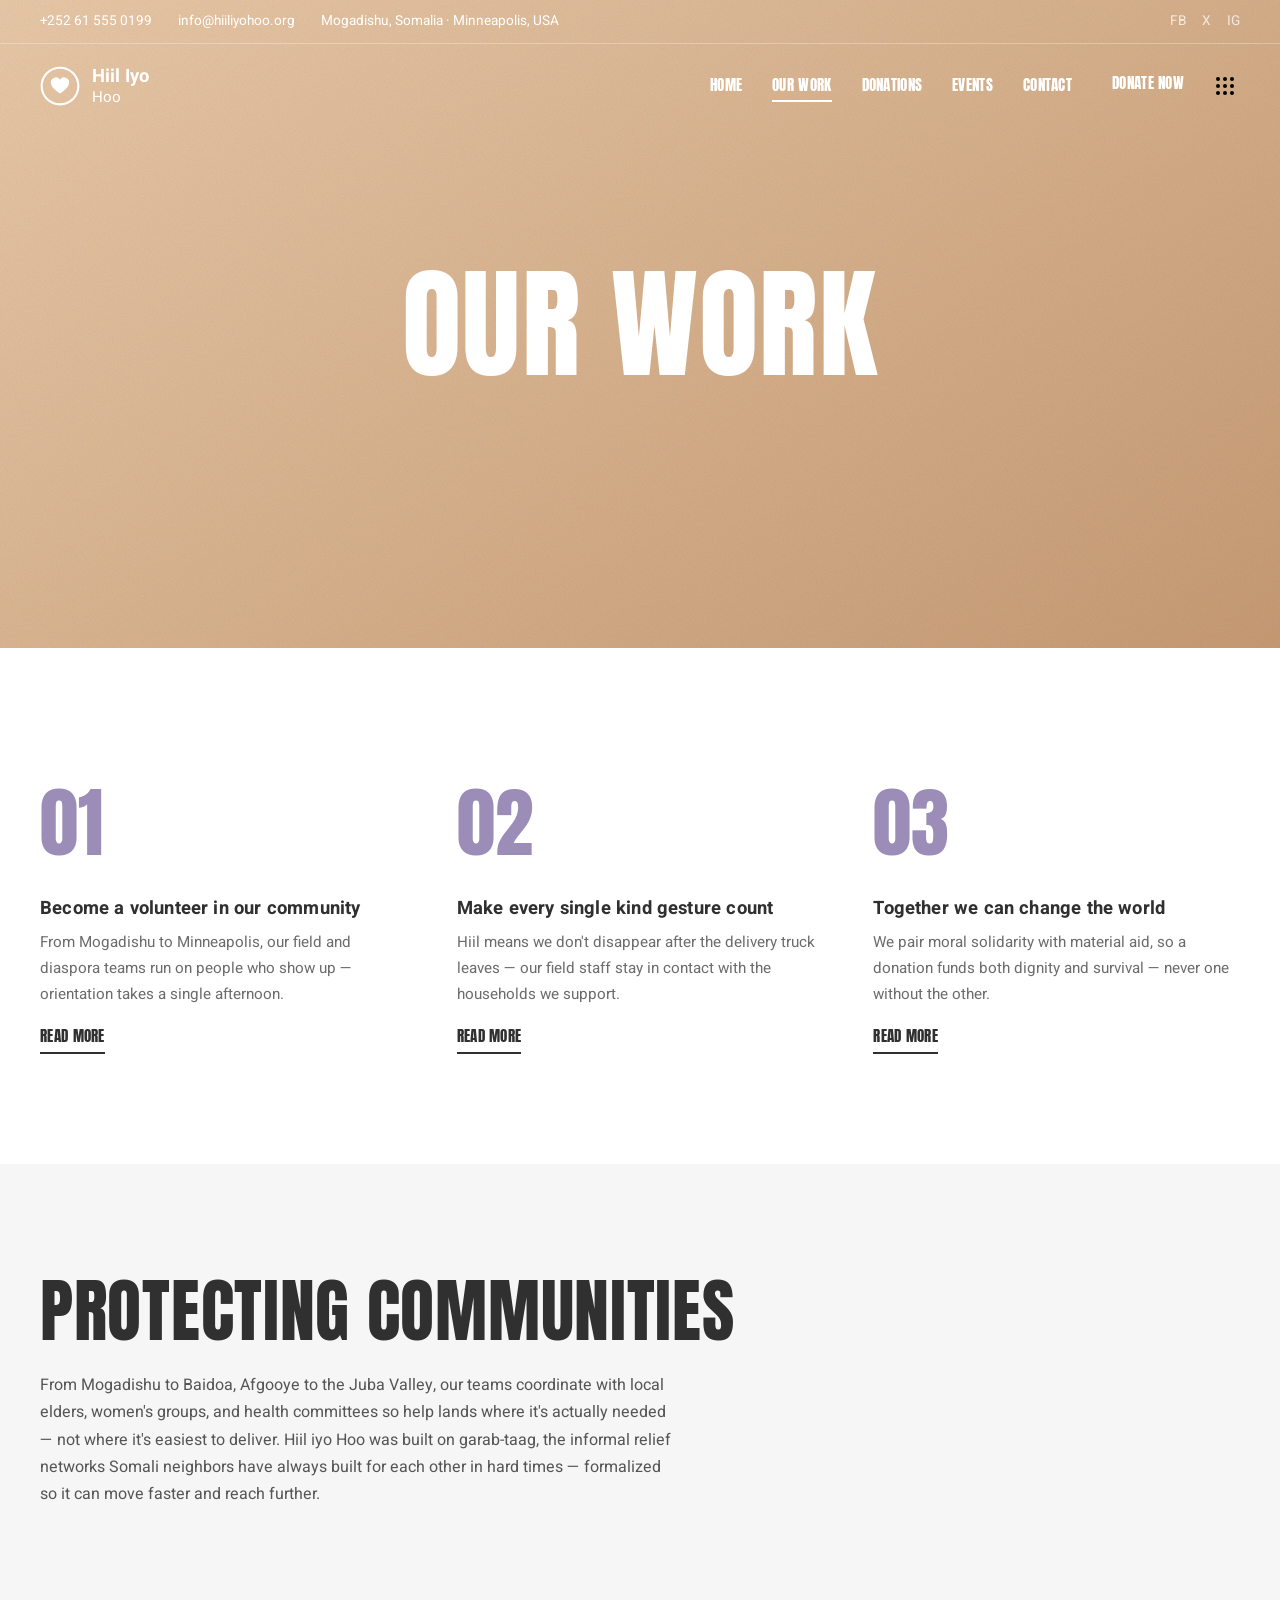
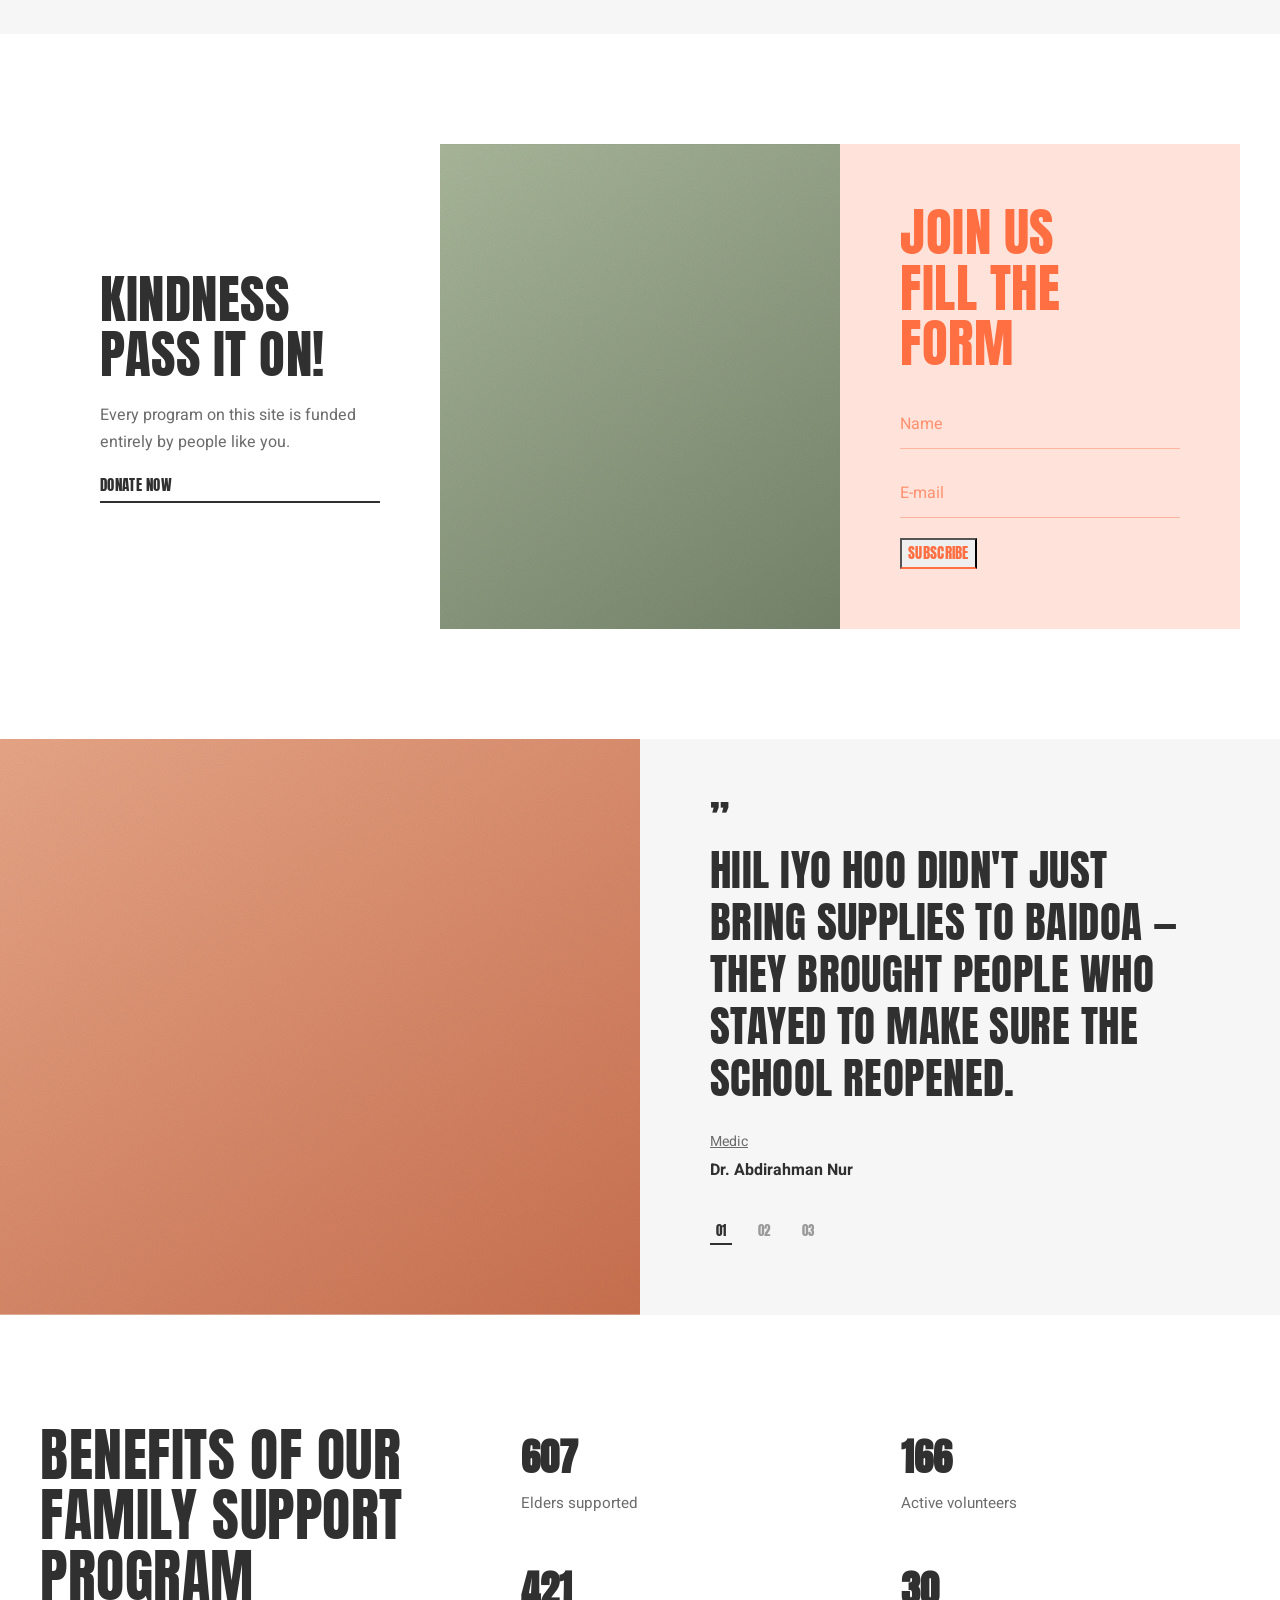
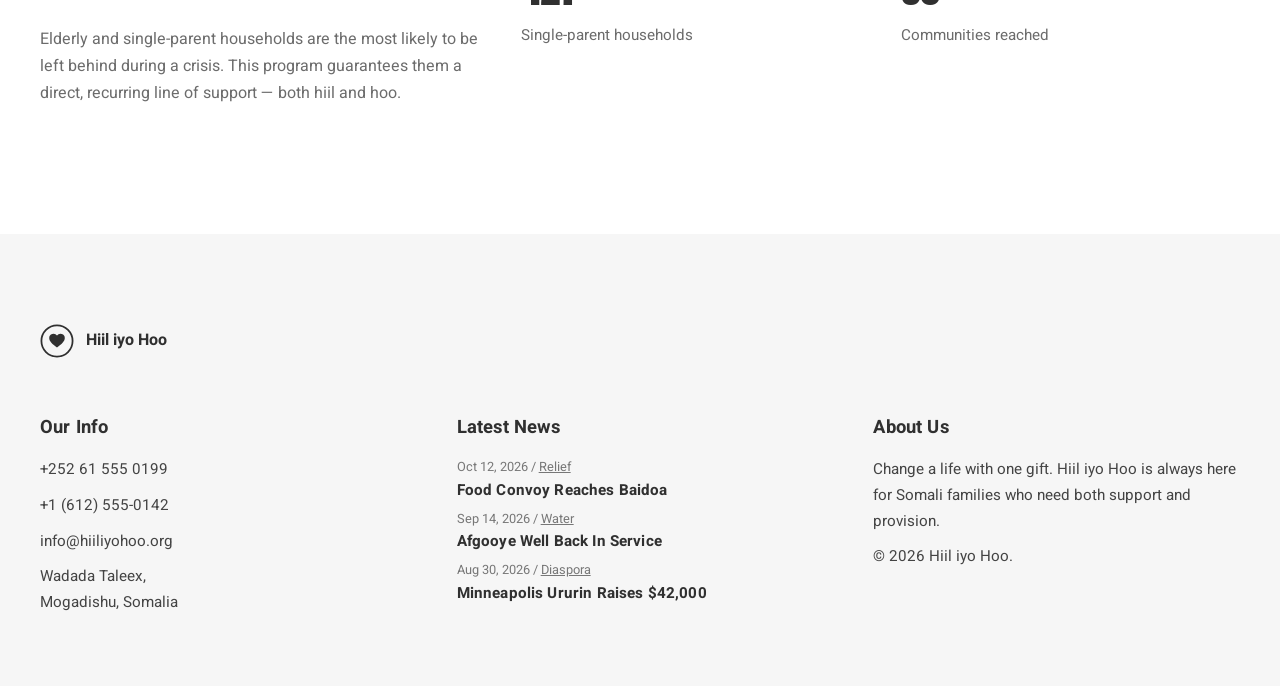
==== commit 41f2c3b4: "Fix header overlay and heading scale to match reference The topbar+nav now sit transparently on top " ====
--- a/about.html
+++ b/about.html
@@ -13,45 +13,46 @@
 </head>
 <body>
 
-<div class="topbar">
-  <div class="container">
-    <div class="topbar-contacts">
-      <a href="tel:+252615550199">+252 61 555 0199</a>
-      <a href="mailto:info@hiiliyohoo.org">info@hiiliyohoo.org</a>
-      <span>Mogadishu, Somalia · Minneapolis, USA</span>
-    </div>
-    <div class="topbar-social">
-      <a href="#" aria-label="Facebook">FB</a>
-      <a href="#" aria-label="Twitter / X">X</a>
-      <a href="#" aria-label="Instagram">IG</a>
-    </div>
-  </div>
-</div>
-
 <section class="page-hero">
   <div class="photo-tex ph-c" style="position:absolute;inset:0;"></div>
-  <header class="site-header on-photo">
-    <div class="container">
-      <a href="index.html" class="logo">
-        <svg class="logo-mark" viewBox="0 0 48 48" fill="none" xmlns="http://www.w3.org/2000/svg"><circle cx="24" cy="24" r="22" stroke="currentColor" stroke-width="2.5"/><path d="M24 33c-6.5-4.4-11-8.6-11-13.3A6 6 0 0124 16.4 6 6 0 0135 19.7c0 4.7-4.5 8.9-11 13.3z" fill="currentColor"/></svg>
-        <span class="logo-words"><strong>Hiil Iyo</strong>Hoo</span>
-      </a>
-      <nav class="main-nav">
-        <ul>
-          <li><a href="index.html">Home</a></li>
-          <li><a href="about.html" class="active">Our Work</a></li>
-          <li><a href="programs.html">Donations</a></li>
-          <li><a href="events.html">Events</a></li>
-          <li><a href="contact.html">Contact</a></li>
-        </ul>
-        <div class="header-icons">
-          <a href="donate.html" class="txt-link txt-link--white">Donate Now</a>
-          <button class="icon-dots" data-offcanvas-open aria-label="Open menu"><span></span><span></span><span></span><span></span><span></span><span></span><span></span><span></span><span></span></button>
+  <div class="header-group on-photo">
+    <div class="topbar">
+      <div class="container">
+        <div class="topbar-contacts">
+          <a href="tel:+252615550199">+252 61 555 0199</a>
+          <a href="mailto:info@hiiliyohoo.org">info@hiiliyohoo.org</a>
+          <span>Mogadishu, Somalia · Minneapolis, USA</span>
         </div>
-      </nav>
-      <button class="nav-toggle" aria-label="Toggle menu"><span></span><span></span><span></span></button>
-    </div>
-  </header>
+        <div class="topbar-social">
+          <a href="#" aria-label="Facebook">FB</a>
+          <a href="#" aria-label="Twitter / X">X</a>
+          <a href="#" aria-label="Instagram">IG</a>
+        </div>
+      </div>
+    </div>
+    <header class="site-header">
+      <div class="container">
+        <a href="index.html" class="logo">
+          <svg class="logo-mark" viewBox="0 0 48 48" fill="none" xmlns="http://www.w3.org/2000/svg"><circle cx="24" cy="24" r="22" stroke="currentColor" stroke-width="2.5"/><path d="M24 33c-6.5-4.4-11-8.6-11-13.3A6 6 0 0124 16.4 6 6 0 0135 19.7c0 4.7-4.5 8.9-11 13.3z" fill="currentColor"/></svg>
+          <span class="logo-words"><strong>Hiil Iyo</strong>Hoo</span>
+        </a>
+        <nav class="main-nav">
+          <ul>
+            <li><a href="index.html">Home</a></li>
+            <li><a href="about.html" class="active">Our Work</a></li>
+            <li><a href="programs.html">Donations</a></li>
+            <li><a href="events.html">Events</a></li>
+            <li><a href="contact.html">Contact</a></li>
+          </ul>
+          <div class="header-icons">
+            <a href="donate.html" class="txt-link txt-link--white">Donate Now</a>
+            <button class="icon-dots" data-offcanvas-open aria-label="Open menu"><span></span><span></span><span></span><span></span><span></span><span></span><span></span><span></span><span></span></button>
+          </div>
+        </nav>
+        <button class="nav-toggle" aria-label="Toggle menu"><span></span><span></span><span></span></button>
+      </div>
+    </header>
+  </div>
   <h1>Our Work</h1>
 </section>
 
@@ -82,7 +83,7 @@
 
 <section class="section section--soft">
   <div class="container">
-    <h2 style="font-size:clamp(2rem,4vw,3.2rem);margin-bottom:24px;">Protecting Communities</h2>
+    <h2 style="font-size:clamp(2.4rem,5.5vw,4.4rem);margin-bottom:24px;">Protecting Communities</h2>
     <p style="max-width:640px;color:#555;">From Mogadishu to Baidoa, Afgooye to the Juba Valley, our teams coordinate with local elders, women's groups, and health committees so help lands where it's actually needed — not where it's easiest to deliver. Hiil iyo Hoo was built on garab-taag, the informal relief networks Somali neighbors have always built for each other in hard times — formalized so it can move faster and reach further.</p>
   </div>
 </section>
--- a/assets/css/style.css
+++ b/assets/css/style.css
@@ -86,12 +86,21 @@
 .topbar-social a { color: var(--ink); opacity: 0.75; }
 .topbar-social a:hover { opacity: 1; color: var(--coral-strong); }
 
+/* ===== Header group: on a photo, topbar + header sit transparently on the
+   image with no solid background, like the reference (the "white" look
+   there is a light scrim + a 1px white divider line, not an opaque bar) ===== */
+.header-group.on-photo { position: absolute; top: 0; left: 0; right: 0; z-index: 10; }
+.header-group.on-photo .topbar { border-bottom: 1px solid rgba(255,255,255,0.3); }
+.header-group.on-photo .topbar-contacts,
+.header-group.on-photo .topbar-contacts a,
+.header-group.on-photo .topbar-social a { color: var(--white); }
+.header-group.on-photo .site-header { position: static; background: transparent; }
+.header-group.on-photo .main-nav a,
+.header-group.on-photo .logo,
+.header-group.on-photo .header-icons a { color: var(--white); }
+
 /* ===== Header ===== */
 .site-header { position: sticky; top: 0; z-index: 60; background: var(--white); }
-.site-header.on-photo { position: absolute; top: 0; left: 0; right: 0; background: transparent; border: none; }
-.site-header.on-photo .main-nav a,
-.site-header.on-photo .logo,
-.site-header.on-photo .header-icons a { color: var(--white); }
 .site-header .container { display: flex; align-items: center; justify-content: space-between; padding: 22px 40px; gap: 24px; }
 .logo { display: flex; align-items: center; gap: 12px; }
 .logo-mark { width: 40px; height: 40px; flex-shrink: 0; }
@@ -147,7 +156,7 @@
   position: relative; text-align: center; color: var(--white);
   max-width: 680px; padding: 0 24px;
 }
-.hero-caption h1 { color: var(--white); font-size: clamp(2.2rem, 4vw, 3.2rem); margin-bottom: 18px; }
+.hero-caption h1 { color: var(--white); font-size: clamp(2.6rem, 5.5vw, 4.6rem); margin-bottom: 18px; }
 .hero-caption .hero-actions { display: flex; gap: 26px; justify-content: center; margin-top: 10px; flex-wrap: wrap; }
 
 /* ===== Marquee ===== */
@@ -162,7 +171,7 @@
 .marquee-track span {
   display: inline-flex; align-items: center; gap: 18px;
   font-family: var(--font-display);
-  font-size: clamp(2.4rem, 6vw, 4.2rem);
+  font-size: clamp(3rem, 11vw, 7.5rem);
   color: var(--coral-strong);
   text-transform: uppercase;
   padding: 0 34px;
@@ -183,7 +192,7 @@
 }
 .cs-dots button.is-active { color: var(--white); border-color: var(--white); }
 .cs-text { background: var(--white); padding: 64px 70px; display: flex; flex-direction: column; justify-content: center; }
-.cs-text h2 { font-size: clamp(1.8rem, 3vw, 2.6rem); margin-bottom: 20px; }
+.cs-text h2 { font-size: clamp(2.2rem, 4.5vw, 3.8rem); margin-bottom: 20px; }
 .cs-text p { color: #6c6c6c; max-width: 480px; }
 .cs-counters { display: flex; gap: 60px; margin-top: 20px; }
 .cs-counters div strong { display: block; font-family: var(--font-display); font-size: 2.2rem; color: var(--ink); }
@@ -200,7 +209,7 @@
 }
 .cause-card h5 { font-size: 1.3rem; margin-bottom: 14px; }
 .cause-card p { color: #6c6c6c; font-size: 0.95rem; }
-.cause-pct { font-family: var(--font-display); font-size: 3.2rem; color: var(--lavender); margin-top: 18px; }
+.cause-pct { font-family: var(--font-display); font-size: clamp(3rem, 6vw, 5.4rem); color: var(--lavender); margin-top: 18px; }
 .cause-bar { height: 2px; background: var(--lavender-soft); margin: 10px 0 18px; position: relative; }
 .cause-bar span { position: absolute; left: 0; top: 0; height: 100%; background: var(--lavender); }
 .cause-meta { display: flex; gap: 26px; font-size: 0.9rem; color: #6c6c6c; }
@@ -217,15 +226,15 @@
 .savelives-images .photo-tex:first-child { margin-top: 60px; height: 420px; }
 .savelives-images .photo-tex:last-child { height: 360px; }
 .savelives-heading { padding: 40px 0 0 60px; }
-.savelives-heading h2 { font-size: clamp(2rem, 3.6vw, 2.8rem); }
+.savelives-heading h2 { font-size: clamp(2.6rem, 5.5vw, 5rem); }
 
 .kindness-block { display: grid; grid-template-columns: 1fr 1fr 1fr; margin-top: 90px; }
 .kindness-text { background: var(--white); padding: 60px; display: flex; flex-direction: column; justify-content: center; }
-.kindness-text h2 { font-size: clamp(1.8rem, 3vw, 2.4rem); margin-bottom: 20px; }
+.kindness-text h2 { font-size: clamp(2.1rem, 4.5vw, 3.3rem); margin-bottom: 20px; }
 .kindness-text p { color: #6c6c6c; }
 .kindness-photo { min-height: 320px; }
 .kindness-form { background: var(--coral-soft); padding: 60px; display: flex; flex-direction: column; justify-content: center; }
-.kindness-form h2 { font-size: clamp(1.8rem, 3vw, 2.4rem); color: var(--coral-strong); margin-bottom: 30px; }
+.kindness-form h2 { font-size: clamp(2.1rem, 4.5vw, 3.3rem); color: var(--coral-strong); margin-bottom: 30px; }
 .kindness-form input {
   width: 100%; background: none; border: none; border-bottom: 1px solid rgba(255,111,66,0.4);
   padding: 12px 0; margin-bottom: 20px; font-family: var(--font-body); font-size: 1rem; color: var(--coral-strong);
@@ -235,7 +244,7 @@
 
 /* ===== Newsletter (minimal) ===== */
 .newsletter-min { padding: 100px 0; }
-.newsletter-min h2 { font-size: clamp(1.8rem, 4vw, 3rem); margin-bottom: 36px; }
+.newsletter-min h2 { font-size: clamp(2.6rem, 7vw, 5.8rem); margin-bottom: 36px; }
 .newsletter-min form { display: flex; align-items: flex-end; justify-content: space-between; border-bottom: 2px solid var(--ink); max-width: 820px; padding-bottom: 10px; }
 .newsletter-min input { flex: 1; border: none; background: none; font-family: var(--font-body); font-size: 1.1rem; padding: 6px 0; }
 .newsletter-min button { background: none; border: none; cursor: pointer; font-family: var(--font-display); text-transform: uppercase; border-bottom: 2px solid var(--ink); padding-bottom: 4px; font-size: 0.95rem; }
@@ -274,7 +283,7 @@
 .ts-photo { min-height: 440px; }
 .ts-text { background: var(--soft); padding: 70px; display: flex; flex-direction: column; justify-content: center; }
 .ts-text .quote-mark { font-family: var(--font-display); font-size: 2.6rem; color: var(--ink); line-height: 0.6; margin-bottom: 10px; }
-.ts-text h3 { font-family: var(--font-display); text-transform: uppercase; font-size: clamp(1.6rem, 2.6vw, 2.1rem); line-height: 1.2; margin-bottom: 26px; }
+.ts-text h3 { font-family: var(--font-display); text-transform: uppercase; font-size: clamp(1.9rem, 3.4vw, 2.7rem); line-height: 1.2; margin-bottom: 26px; }
 .ts-role { font-size: 0.88rem; text-decoration: underline; color: #6c6c6c; }
 .ts-name { font-weight: 700; margin-top: 4px; }
 .ts-dots { display: flex; gap: 20px; margin-top: 34px; }
@@ -312,7 +321,7 @@
 
 /* ===== Page hero (full photo, overlay heading) — About / Contact ===== */
 .page-hero { position: relative; height: 72vh; min-height: 440px; display: flex; align-items: center; justify-content: center; }
-.page-hero h1 { position: relative; color: var(--white); font-size: clamp(3rem, 8vw, 7rem); text-align: center; }
+.page-hero h1 { position: relative; color: var(--white); font-size: clamp(3.4rem, 9.5vw, 9rem); text-align: center; }
 .page-hero.no-heading { height: 46vh; min-height: 320px; }
 
 /* ===== Simple page header (title + breadcrumb) — Donations / Events ===== */
@@ -323,13 +332,13 @@
 
 /* ===== Numbered list ===== */
 .numbered-grid { display: grid; grid-template-columns: repeat(3, 1fr); gap: 50px; }
-.numbered-item .n { font-family: var(--font-display); font-size: 3.4rem; color: var(--lavender); }
+.numbered-item .n { font-family: var(--font-display); font-size: clamp(3rem, 6vw, 5.4rem); color: var(--lavender); }
 .numbered-item h5 { font-family: var(--font-body); text-transform: none; font-weight: 700; font-size: 1.15rem; margin: 10px 0 12px; }
 .numbered-item p { color: #6c6c6c; font-size: 0.95rem; margin-bottom: 16px; }
 
 /* ===== Benefits counters ===== */
 .benefits-grid { display: grid; grid-template-columns: 1.3fr 1fr 1fr; gap: 40px; align-items: start; }
-.benefits-grid h2 { font-size: clamp(1.8rem, 3vw, 2.6rem); margin-bottom: 20px; }
+.benefits-grid h2 { font-size: clamp(2.2rem, 4.5vw, 3.6rem); margin-bottom: 20px; }
 .benefits-grid p { color: #6c6c6c; }
 .counter-pair { display: flex; flex-direction: column; gap: 40px; }
 .counter-pair div strong { display: block; font-family: var(--font-display); font-size: 2.4rem; }
@@ -416,7 +425,9 @@
   .main-nav.nav-open .header-icons { margin-top: 14px; color: var(--ink); }
   .main-nav.nav-open .header-icons a { color: var(--ink); }
   .nav-toggle { display: flex; }
-  .site-header.on-photo .nav-toggle span { background: var(--white); }
+  .header-group.on-photo .nav-toggle span { background: var(--white); }
+  .header-group.on-photo .main-nav.nav-open { color: var(--ink); }
+  .header-group.on-photo .main-nav.nav-open a { color: var(--ink); }
   .causes-grid, .numbered-grid, .event-grid, .icon-row { grid-template-columns: 1fr 1fr; }
   .cs-slide.is-active, .savelives-grid, .kindness-block, .testimonial-wrap .ts-slide.is-active, .contact-wrap, .benefits-grid, .blog-masonry { grid-template-columns: 1fr; }
   .footer-top { grid-template-columns: 1fr 1fr; }
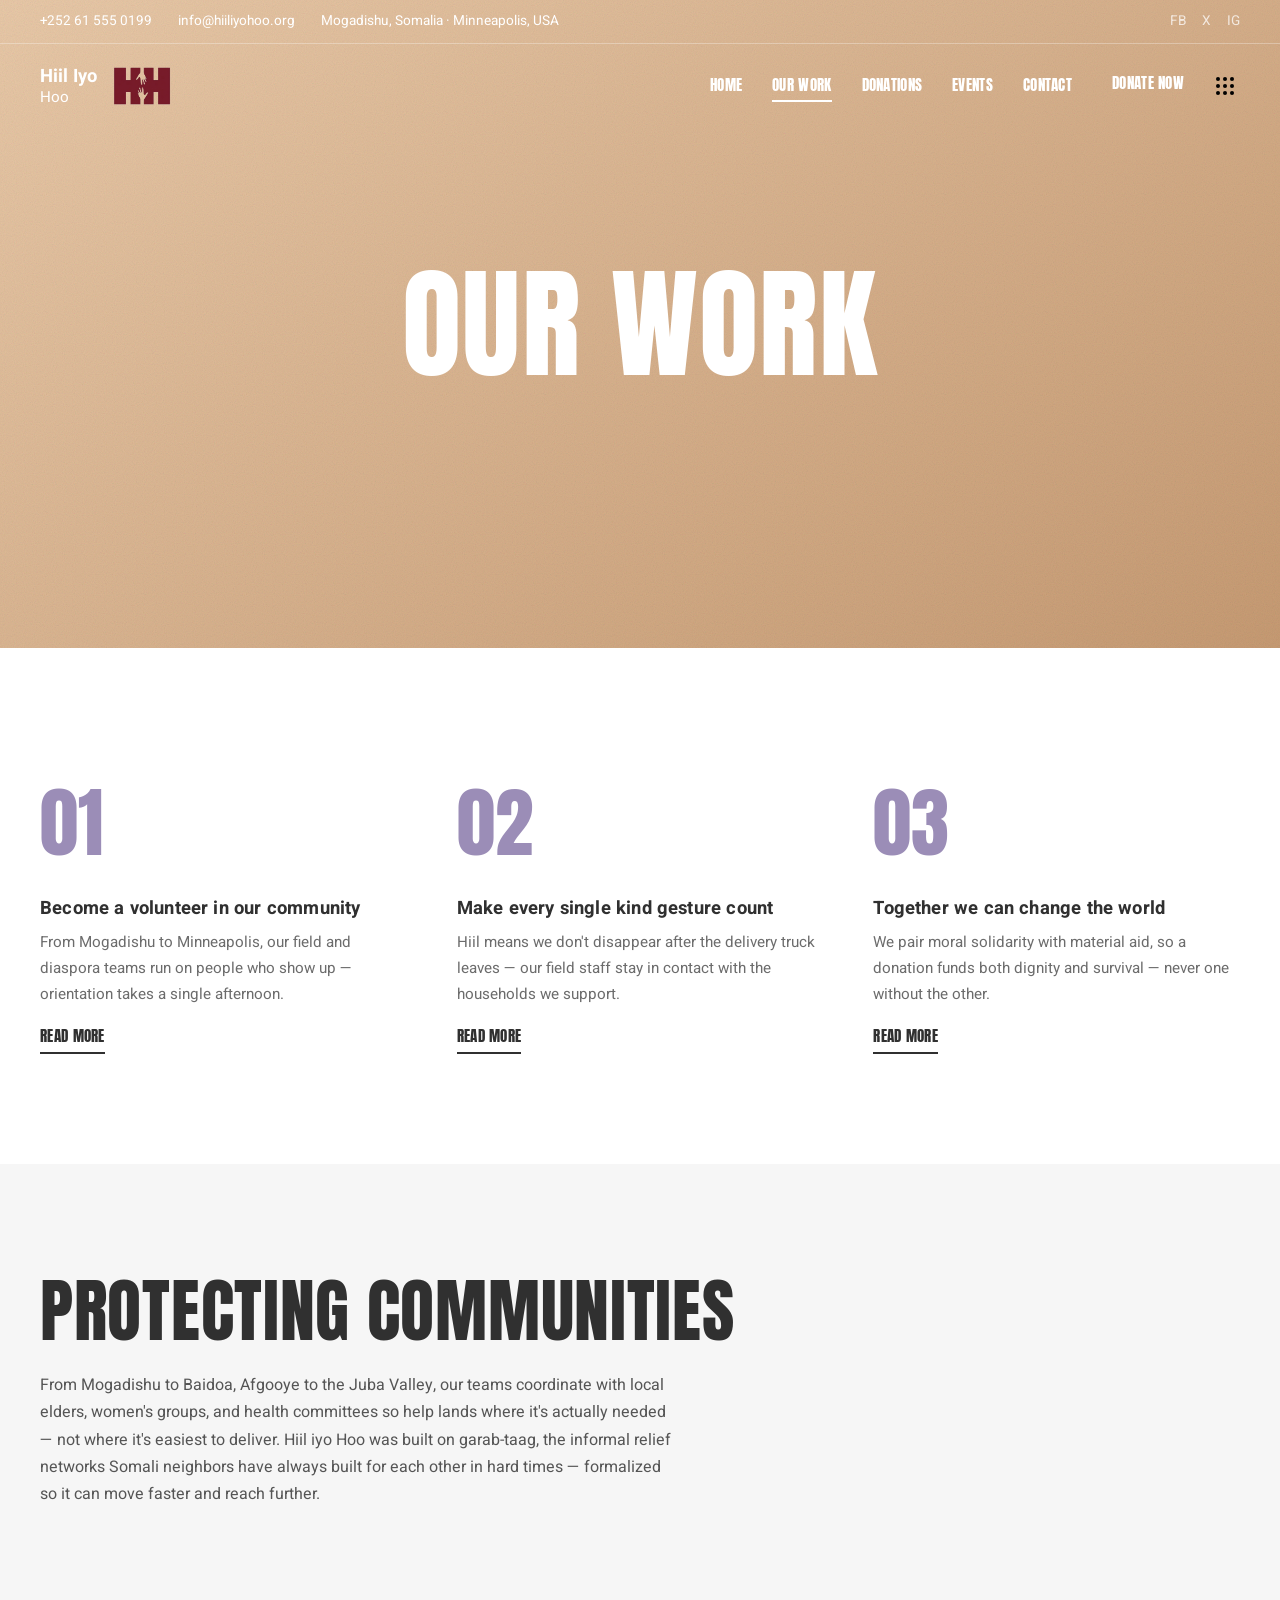
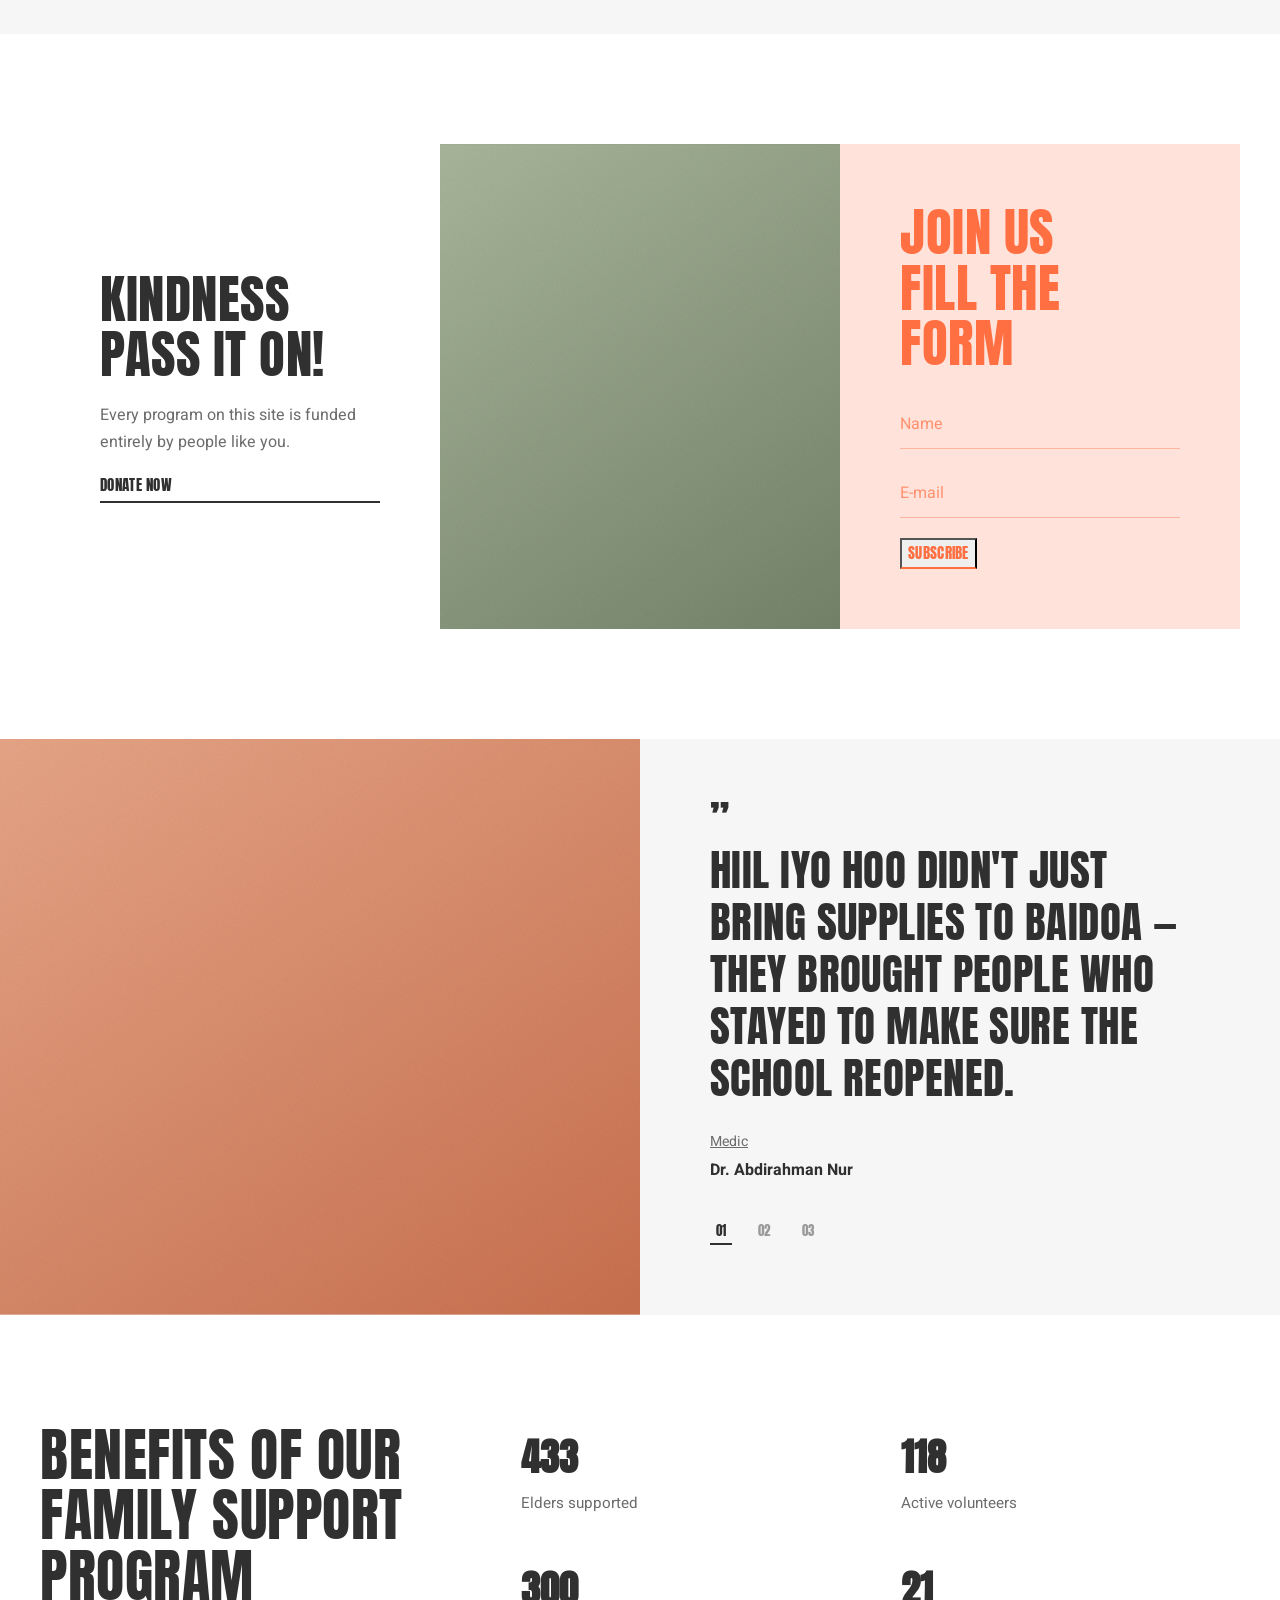
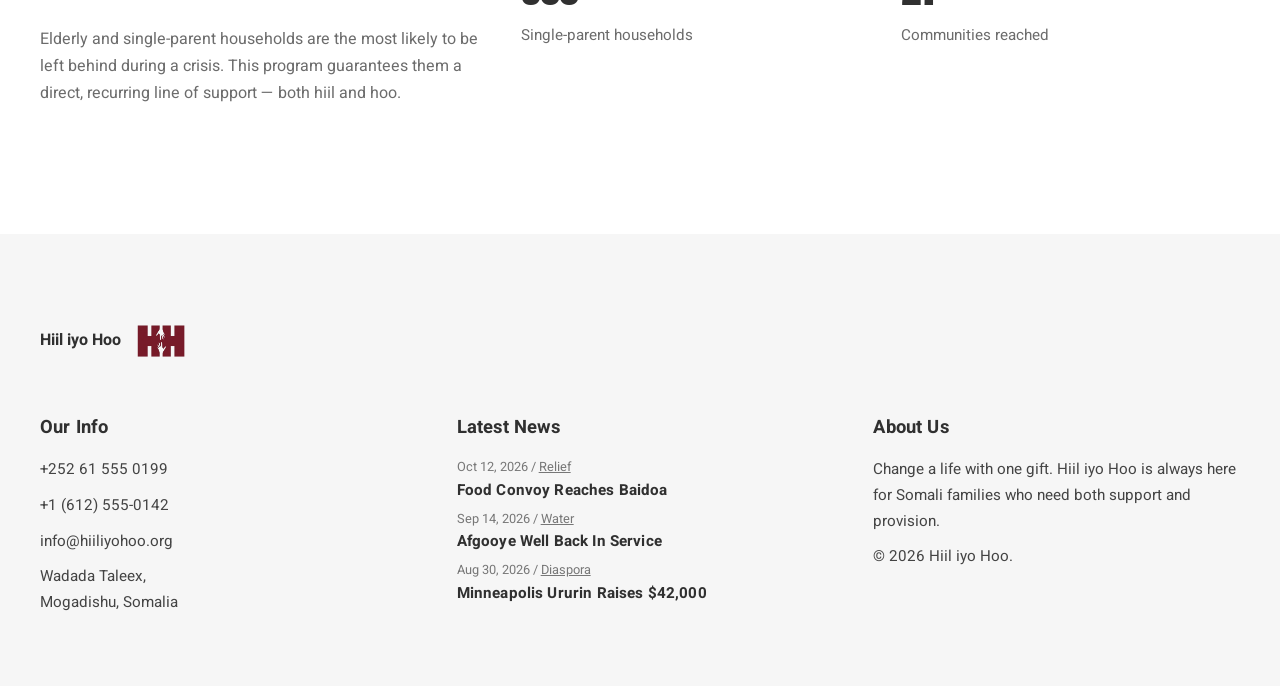
==== commit 01e3744b: "Swap in the real Hiil iyo Hoo logo mark, wordmark on the left Replaces the placeholder circle+heart " ====
--- a/about.html
+++ b/about.html
@@ -33,8 +33,8 @@
     <header class="site-header">
       <div class="container">
         <a href="index.html" class="logo">
-          <svg class="logo-mark" viewBox="0 0 48 48" fill="none" xmlns="http://www.w3.org/2000/svg"><circle cx="24" cy="24" r="22" stroke="currentColor" stroke-width="2.5"/><path d="M24 33c-6.5-4.4-11-8.6-11-13.3A6 6 0 0124 16.4 6 6 0 0135 19.7c0 4.7-4.5 8.9-11 13.3z" fill="currentColor"/></svg>
           <span class="logo-words"><strong>Hiil Iyo</strong>Hoo</span>
+          <img class="logo-mark" src="assets/img/logo-mark.png" alt="Hiil iyo Hoo">
         </a>
         <nav class="main-nav">
           <ul>
@@ -165,8 +165,8 @@
 <footer class="site-footer">
   <div class="container">
     <div class="footer-logo">
-      <svg class="logo-mark" viewBox="0 0 48 48" fill="none" xmlns="http://www.w3.org/2000/svg"><circle cx="24" cy="24" r="22" stroke="currentColor" stroke-width="2.5"/><path d="M24 33c-6.5-4.4-11-8.6-11-13.3A6 6 0 0124 16.4 6 6 0 0135 19.7c0 4.7-4.5 8.9-11 13.3z" fill="currentColor"/></svg>
       <strong>Hiil iyo Hoo</strong>
+      <img class="logo-mark" src="assets/img/logo-mark.png" alt="Hiil iyo Hoo">
     </div>
     <div class="footer-top">
       <div class="footer-col">
--- a/assets/css/style.css
+++ b/assets/css/style.css
@@ -89,21 +89,39 @@
 /* ===== Header group: on a photo, topbar + header sit transparently on the
    image with no solid background, like the reference (the "white" look
    there is a light scrim + a 1px white divider line, not an opaque bar) ===== */
-.header-group.on-photo { position: absolute; top: 0; left: 0; right: 0; z-index: 10; }
-.header-group.on-photo .topbar { border-bottom: 1px solid rgba(255,255,255,0.3); }
+.header-group.on-photo {
+  position: fixed; top: 0; left: 0; right: 0; z-index: 100;
+  transition: background-color .25s ease, box-shadow .25s ease;
+}
+.header-group.on-photo .topbar { border-bottom: 1px solid rgba(255,255,255,0.3); transition: border-color .25s ease; }
 .header-group.on-photo .topbar-contacts,
 .header-group.on-photo .topbar-contacts a,
-.header-group.on-photo .topbar-social a { color: var(--white); }
+.header-group.on-photo .topbar-social a { color: var(--white); transition: color .25s ease; }
 .header-group.on-photo .site-header { position: static; background: transparent; }
 .header-group.on-photo .main-nav a,
 .header-group.on-photo .logo,
-.header-group.on-photo .header-icons a { color: var(--white); }
+.header-group.on-photo .header-icons a { color: var(--white); transition: color .25s ease; }
+.header-group.on-photo .nav-toggle span { background: var(--white); transition: background-color .25s ease; }
+
+/* Scrolled state: solid white bar, dark text, pinned at top */
+.header-group.on-photo.is-scrolled {
+  background: var(--white);
+  box-shadow: 0 2px 14px rgba(0,0,0,0.08);
+}
+.header-group.on-photo.is-scrolled .topbar { border-bottom-color: var(--soft-line); }
+.header-group.on-photo.is-scrolled .topbar-contacts,
+.header-group.on-photo.is-scrolled .topbar-contacts a,
+.header-group.on-photo.is-scrolled .topbar-social a { color: #555; }
+.header-group.on-photo.is-scrolled .main-nav a,
+.header-group.on-photo.is-scrolled .logo,
+.header-group.on-photo.is-scrolled .header-icons a { color: var(--ink); }
+.header-group.on-photo.is-scrolled .nav-toggle span { background: var(--ink); }
 
 /* ===== Header ===== */
 .site-header { position: sticky; top: 0; z-index: 60; background: var(--white); }
 .site-header .container { display: flex; align-items: center; justify-content: space-between; padding: 22px 40px; gap: 24px; }
-.logo { display: flex; align-items: center; gap: 12px; }
-.logo-mark { width: 40px; height: 40px; flex-shrink: 0; }
+.logo { display: flex; align-items: center; gap: 14px; }
+.logo-mark { height: 40px; width: auto; flex-shrink: 0; display: block; }
 .logo-words { font-family: var(--font-body); line-height: 1.2; font-size: 0.95rem; font-weight: 400; }
 .logo-words strong { display: block; font-size: 1.15rem; font-weight: 700; }
 .main-nav { display: flex; align-items: center; gap: 40px; }
@@ -307,9 +325,9 @@
 
 /* ===== Footer ===== */
 .site-footer { background: var(--soft); padding-top: 90px; }
-.footer-logo { display: flex; align-items: center; gap: 12px; margin-bottom: 60px; }
+.footer-logo { display: flex; align-items: center; gap: 14px; margin-bottom: 60px; }
 .footer-top { display: grid; grid-template-columns: 1fr 1fr 1fr; gap: 50px; padding-bottom: 60px; }
-.footer-logo .logo-mark { width: 34px; height: 34px; }
+.footer-logo .logo-mark { height: 34px; width: auto; }
 .footer-col h4 { font-family: var(--font-body); text-transform: none; font-weight: 700; font-size: 1.15rem; margin-bottom: 20px; }
 .footer-col p, .footer-col div { font-size: 0.95rem; color: #444; margin-bottom: 10px; }
 .footer-col a:hover { color: var(--coral-strong); }
@@ -443,4 +461,11 @@
   .kindness-text, .kindness-form, .ts-text, .cs-text { padding: 40px 28px; }
   .page-hero h1 { font-size: 2.6rem; }
   .cause-pct { font-size: 2.4rem; }
-}
+  .logo { gap: 8px; }
+  .logo-mark { height: 30px; }
+  .logo-words { font-size: 0.72rem; white-space: nowrap; }
+  .logo-words strong { font-size: 0.86rem; white-space: nowrap; }
+  .header-icons { gap: 10px; }
+  .header-icons .icon-dots { display: none; }
+  .header-icons .txt-link { font-size: 0.72rem; }
+}
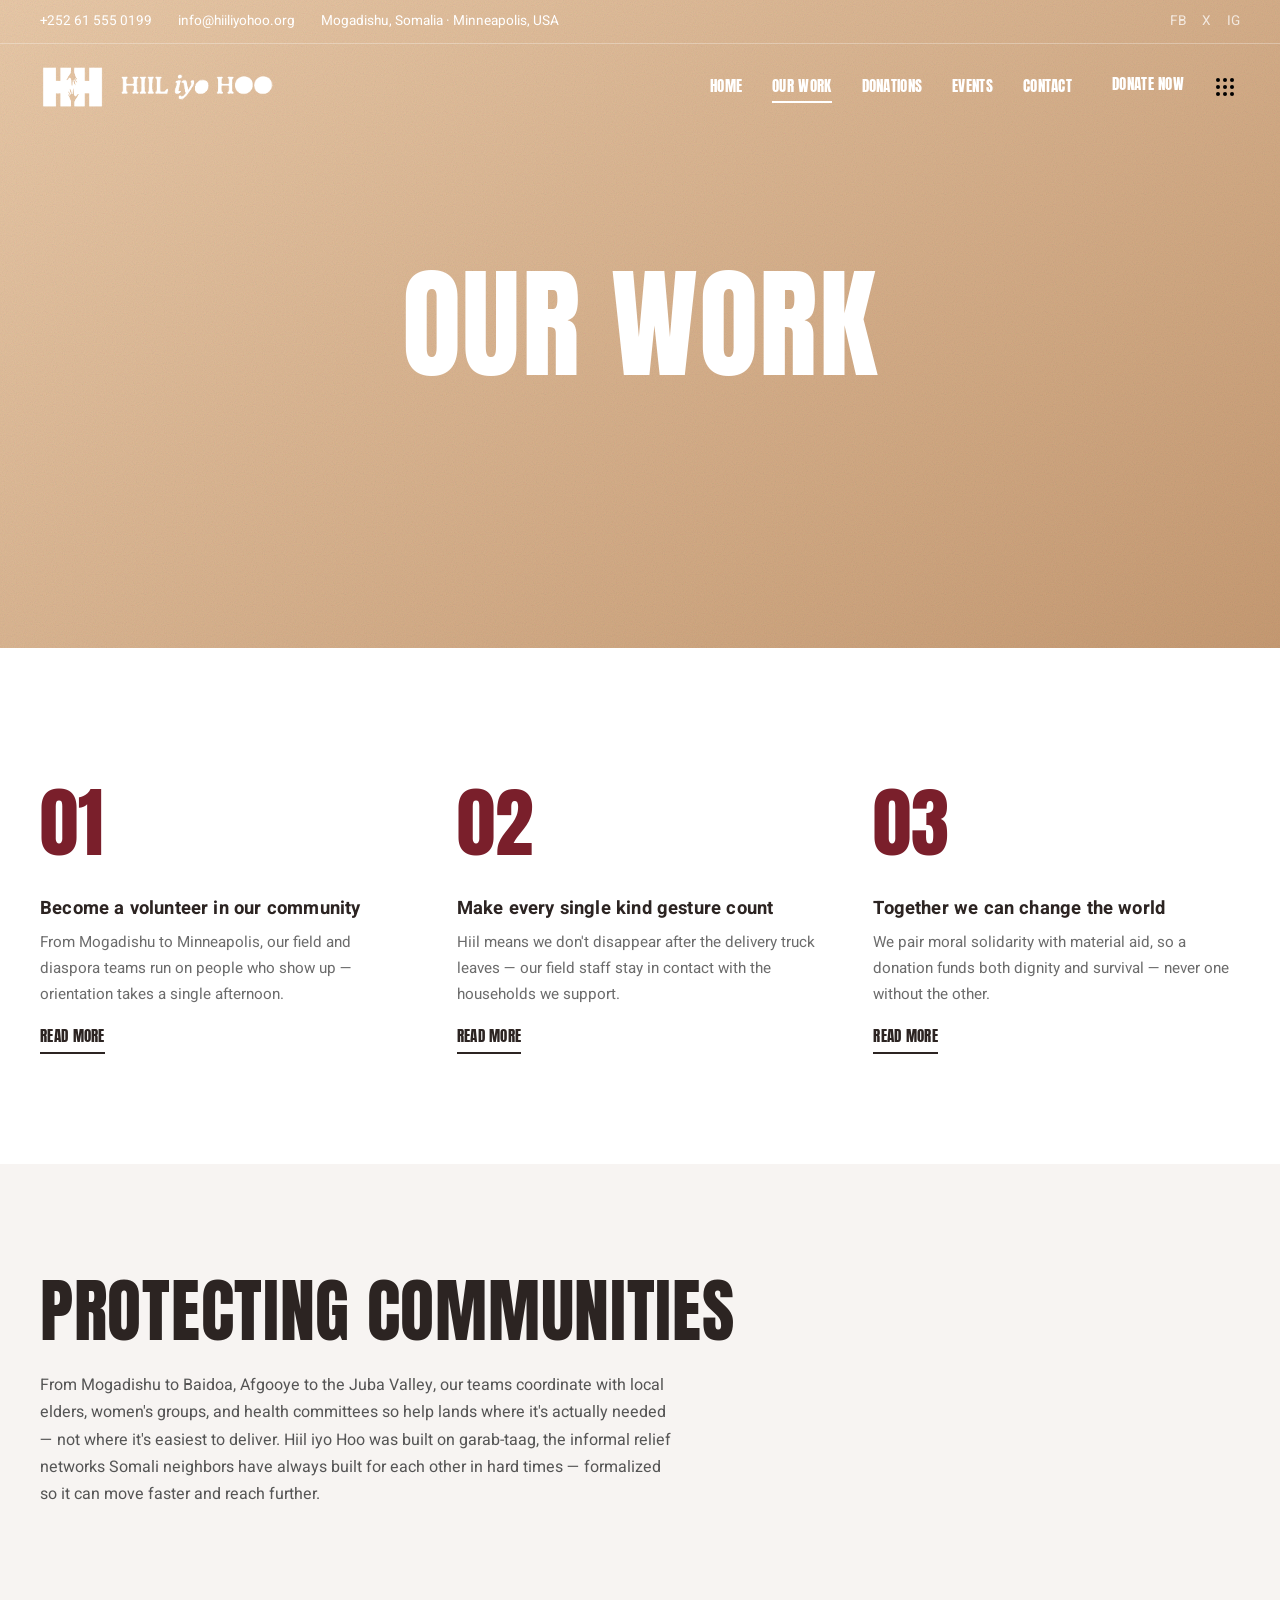
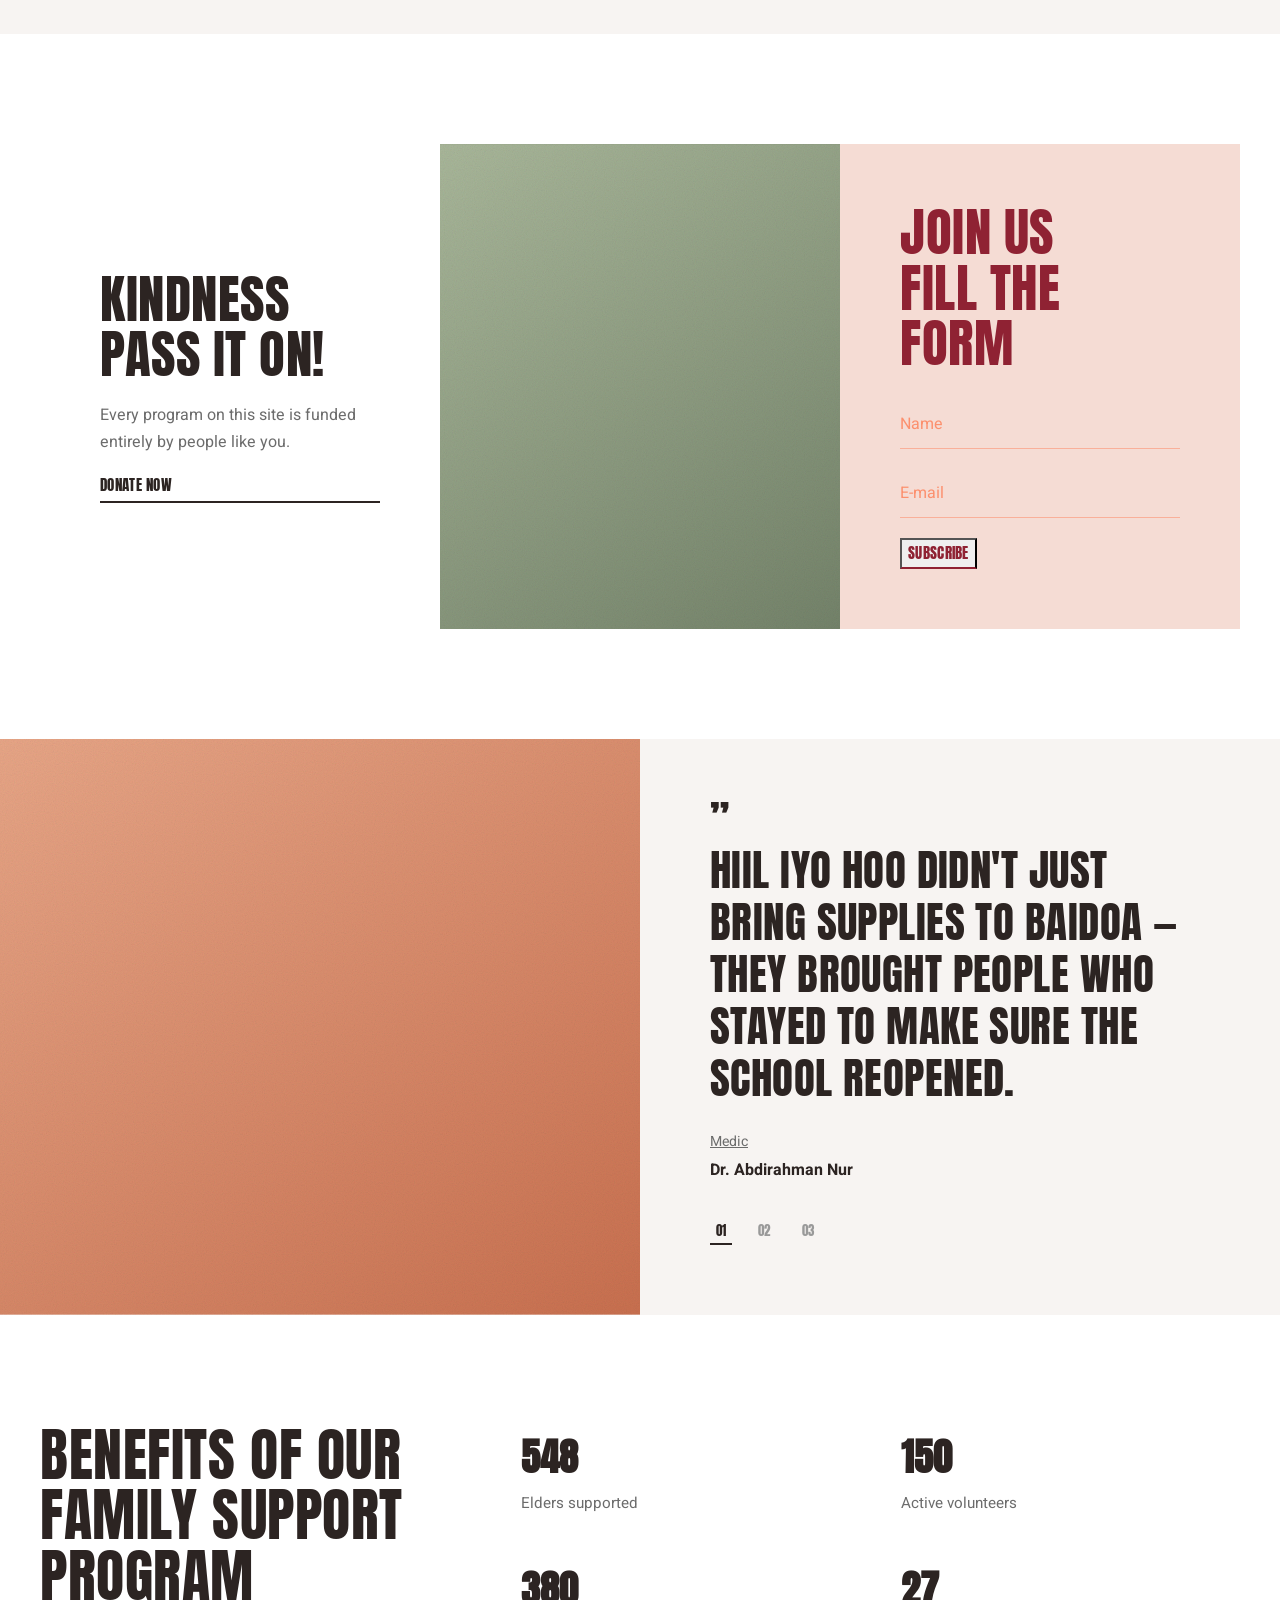
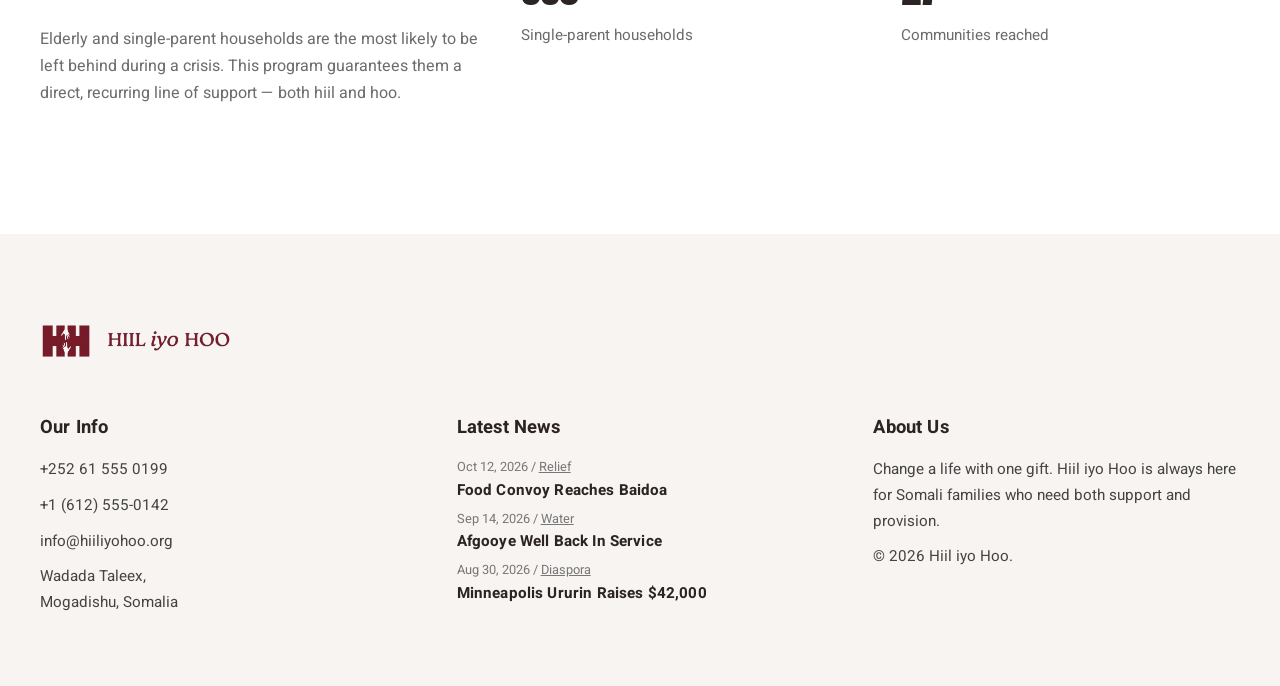
==== commit 1d55e7a5: "Flip logo order, use real wordmark image, retune palette to the logo - Logo lockup is now icon-left/" ====
--- a/about.html
+++ b/about.html
@@ -33,8 +33,8 @@
     <header class="site-header">
       <div class="container">
         <a href="index.html" class="logo">
-          <span class="logo-words"><strong>Hiil Iyo</strong>Hoo</span>
-          <img class="logo-mark" src="assets/img/logo-mark.png" alt="Hiil iyo Hoo">
+          <img class="logo-mark" src="assets/img/logo-mark.png" alt="" aria-hidden="true">
+          <img class="logo-text" src="assets/img/logo-text.png" alt="Hiil iyo Hoo">
         </a>
         <nav class="main-nav">
           <ul>
@@ -165,8 +165,8 @@
 <footer class="site-footer">
   <div class="container">
     <div class="footer-logo">
-      <strong>Hiil iyo Hoo</strong>
-      <img class="logo-mark" src="assets/img/logo-mark.png" alt="Hiil iyo Hoo">
+      <img class="logo-mark" src="assets/img/logo-mark.png" alt="" aria-hidden="true">
+      <img class="logo-text" src="assets/img/logo-text.png" alt="Hiil iyo Hoo">
     </div>
     <div class="footer-top">
       <div class="footer-col">
--- a/assets/css/style.css
+++ b/assets/css/style.css
@@ -2,21 +2,24 @@
    Hiil iyo Hoo — stylesheet
    Structural/visual system modeled on the DoGood charity theme demo
    (dogood.qodeinteractive.com): Anton display type, Heebo body type,
-   lavender + coral accent duo, flat underline buttons, no card shadows.
+   flat underline buttons, no card shadows. Accent duo retuned from
+   DoGood's lavender+coral into the logo's maroon+terracotta-rose family
+   (--lavender/--coral custom-property names kept as-is to avoid touching
+   every rule that references them; only their values shifted).
    ========================================================================== */
 
 :root {
-  --ink: #303030;
+  --ink: #2c2422;
   --white: #ffffff;
-  --soft: #f6f6f6;
-  --soft-line: #e7e7e7;
-  --lavender: #9b8db7;
-  --lavender-soft: #f0e8f8;
-  --coral: #ff9370;
-  --coral-strong: #ff6f42;
-  --coral-soft: #ffe2da;
-  --coral-mid: #ffb9a3;
-  --icon-gray: #cfcfcf;
+  --soft: #f7f4f2;
+  --soft-line: #e8e0dd;
+  --lavender: #7a1f2b;
+  --lavender-soft: #f3e3e4;
+  --coral: #c2564a;
+  --coral-strong: #8f2233;
+  --coral-soft: #f5dcd4;
+  --coral-mid: #d98a7a;
+  --icon-gray: #cfc3c1;
 
   --font-display: "Anton", "Arial Narrow", sans-serif;
   --font-body: "Heebo", -apple-system, BlinkMacSystemFont, "Segoe UI", sans-serif;
@@ -121,9 +124,20 @@
 .site-header { position: sticky; top: 0; z-index: 60; background: var(--white); }
 .site-header .container { display: flex; align-items: center; justify-content: space-between; padding: 22px 40px; gap: 24px; }
 .logo { display: flex; align-items: center; gap: 14px; }
-.logo-mark { height: 40px; width: auto; flex-shrink: 0; display: block; }
-.logo-words { font-family: var(--font-body); line-height: 1.2; font-size: 0.95rem; font-weight: 400; }
-.logo-words strong { display: block; font-size: 1.15rem; font-weight: 700; }
+.logo-mark { height: 42px; width: auto; flex-shrink: 0; display: block; }
+.logo-text { height: 30px; width: auto; flex-shrink: 0; display: block; }
+/* On a photo, the raster logo (fixed maroon/white) is recolored to a flat
+   white silhouette for legibility; once scrolled past the photo it reverts
+   to its real maroon/cream colors on the solid white bar. */
+.header-group.on-photo .logo-mark,
+.header-group.on-photo .logo-text {
+  filter: brightness(0) invert(1);
+  transition: filter .25s ease;
+}
+.header-group.on-photo.is-scrolled .logo-mark,
+.header-group.on-photo.is-scrolled .logo-text {
+  filter: none;
+}
 .main-nav { display: flex; align-items: center; gap: 40px; }
 .main-nav ul { display: flex; gap: 30px; }
 .main-nav a {
@@ -328,6 +342,7 @@
 .footer-logo { display: flex; align-items: center; gap: 14px; margin-bottom: 60px; }
 .footer-top { display: grid; grid-template-columns: 1fr 1fr 1fr; gap: 50px; padding-bottom: 60px; }
 .footer-logo .logo-mark { height: 34px; width: auto; }
+.footer-logo .logo-text { height: 24px; width: auto; }
 .footer-col h4 { font-family: var(--font-body); text-transform: none; font-weight: 700; font-size: 1.15rem; margin-bottom: 20px; }
 .footer-col p, .footer-col div { font-size: 0.95rem; color: #444; margin-bottom: 10px; }
 .footer-col a:hover { color: var(--coral-strong); }
@@ -403,12 +418,12 @@
   background-image: url("data:image/svg+xml,%3Csvg xmlns='http://www.w3.org/2000/svg' width='200' height='200'%3E%3Cfilter id='n'%3E%3CfeTurbulence type='fractalNoise' baseFrequency='0.9' numOctaves='2' stitchTiles='stitch'/%3E%3C/filter%3E%3Crect width='100%25' height='100%25' filter='url(%23n)' opacity='0.35'/%3E%3C/svg%3E");
 }
 .ph-a { background-image: linear-gradient(145deg, #e8a687, #c9704f); }
-.ph-b { background-image: linear-gradient(145deg, #b7a6cf, #8a76ab); }
+.ph-b { background-image: linear-gradient(145deg, #a85d63, #6e2530); }
 .ph-c { background-image: linear-gradient(145deg, #e9c9a8, #c79b73); }
 .ph-d { background-image: linear-gradient(145deg, #6f6256, #352d27); }
 .ph-e { background-image: linear-gradient(145deg, #f0b79f, #d9774e); }
 .ph-f { background-image: linear-gradient(145deg, #a9b79a, #74836a); }
-.ph-g { background-image: linear-gradient(145deg, #cbb7e0, #9b85bd); }
+.ph-g { background-image: linear-gradient(145deg, #c97a7a, #8a2f3a); }
 .ph-h { background-image: linear-gradient(145deg, #e2cdb0, #a9876a); }
 
 /* ===== Off-canvas panel ===== */
@@ -462,9 +477,8 @@
   .page-hero h1 { font-size: 2.6rem; }
   .cause-pct { font-size: 2.4rem; }
   .logo { gap: 8px; }
-  .logo-mark { height: 30px; }
-  .logo-words { font-size: 0.72rem; white-space: nowrap; }
-  .logo-words strong { font-size: 0.86rem; white-space: nowrap; }
+  .logo-mark { height: 28px; }
+  .logo-text { height: 20px; }
   .header-icons { gap: 10px; }
   .header-icons .icon-dots { display: none; }
   .header-icons .txt-link { font-size: 0.72rem; }
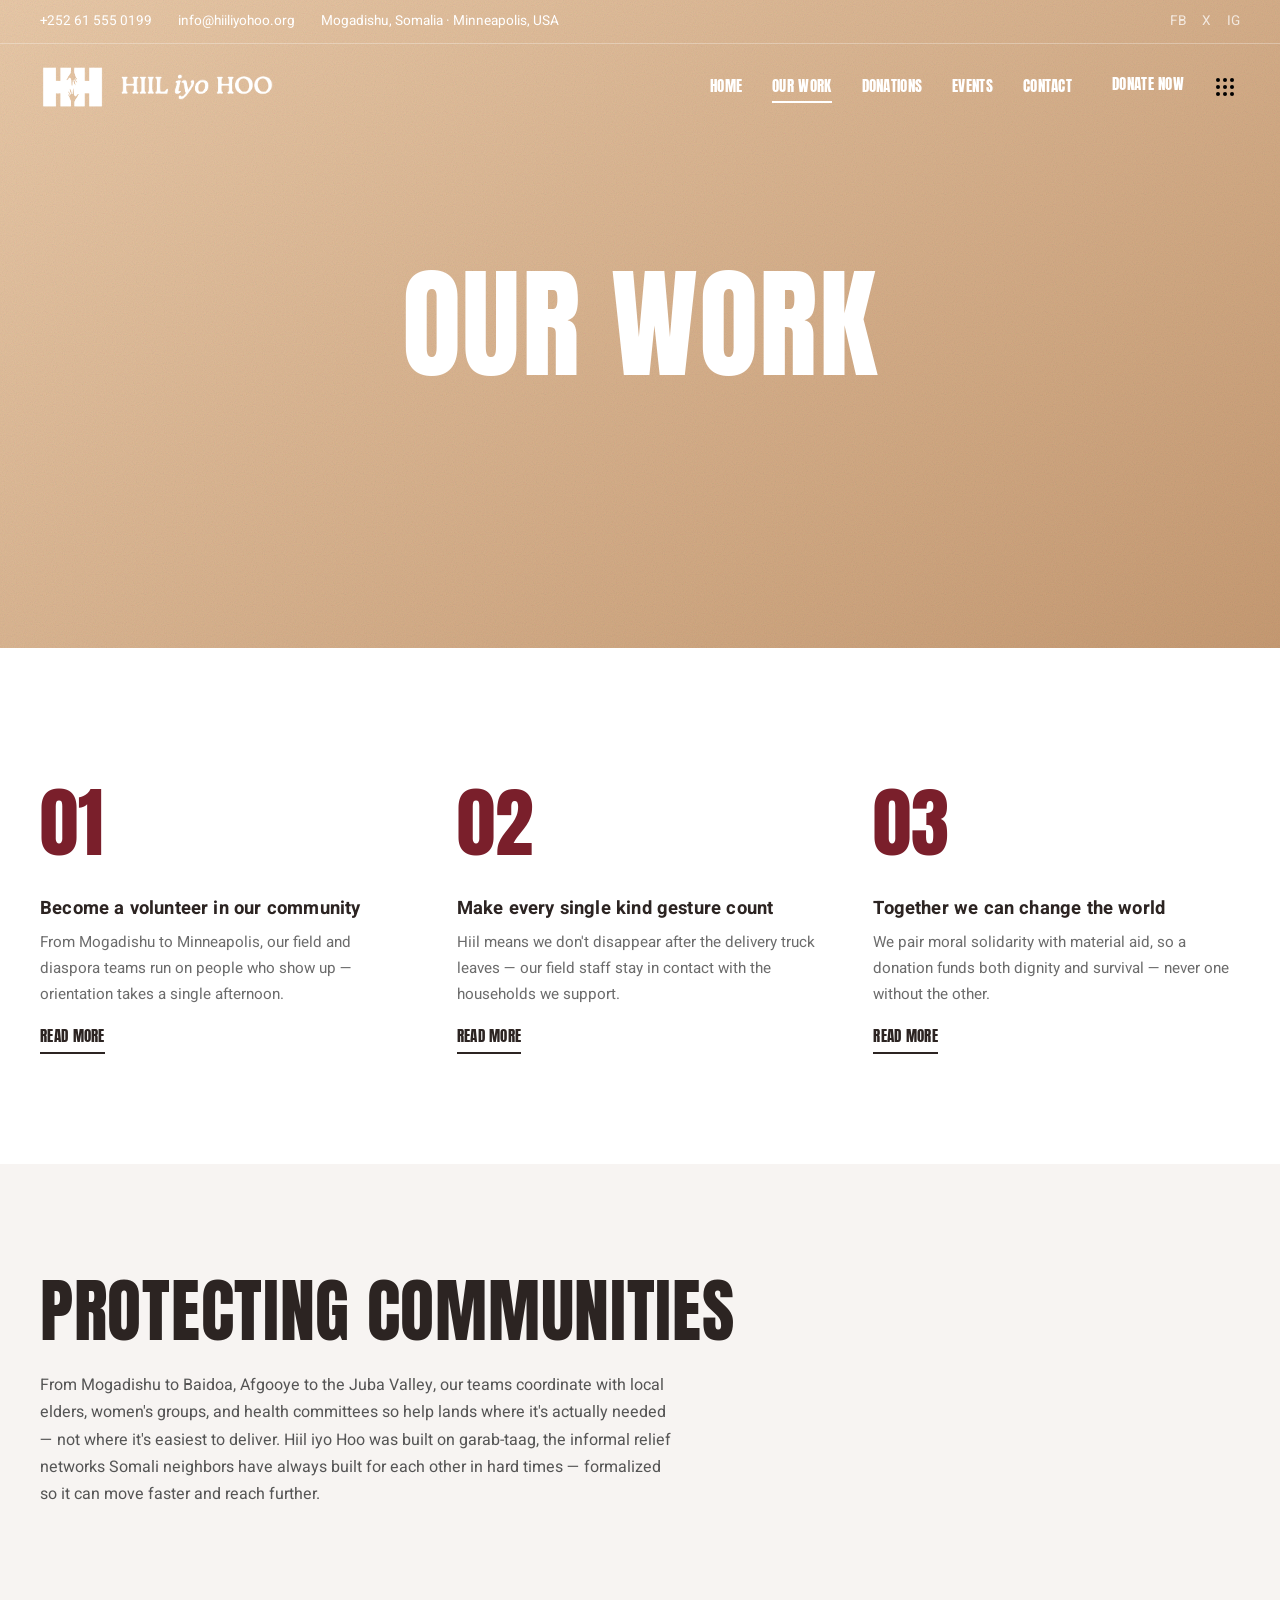
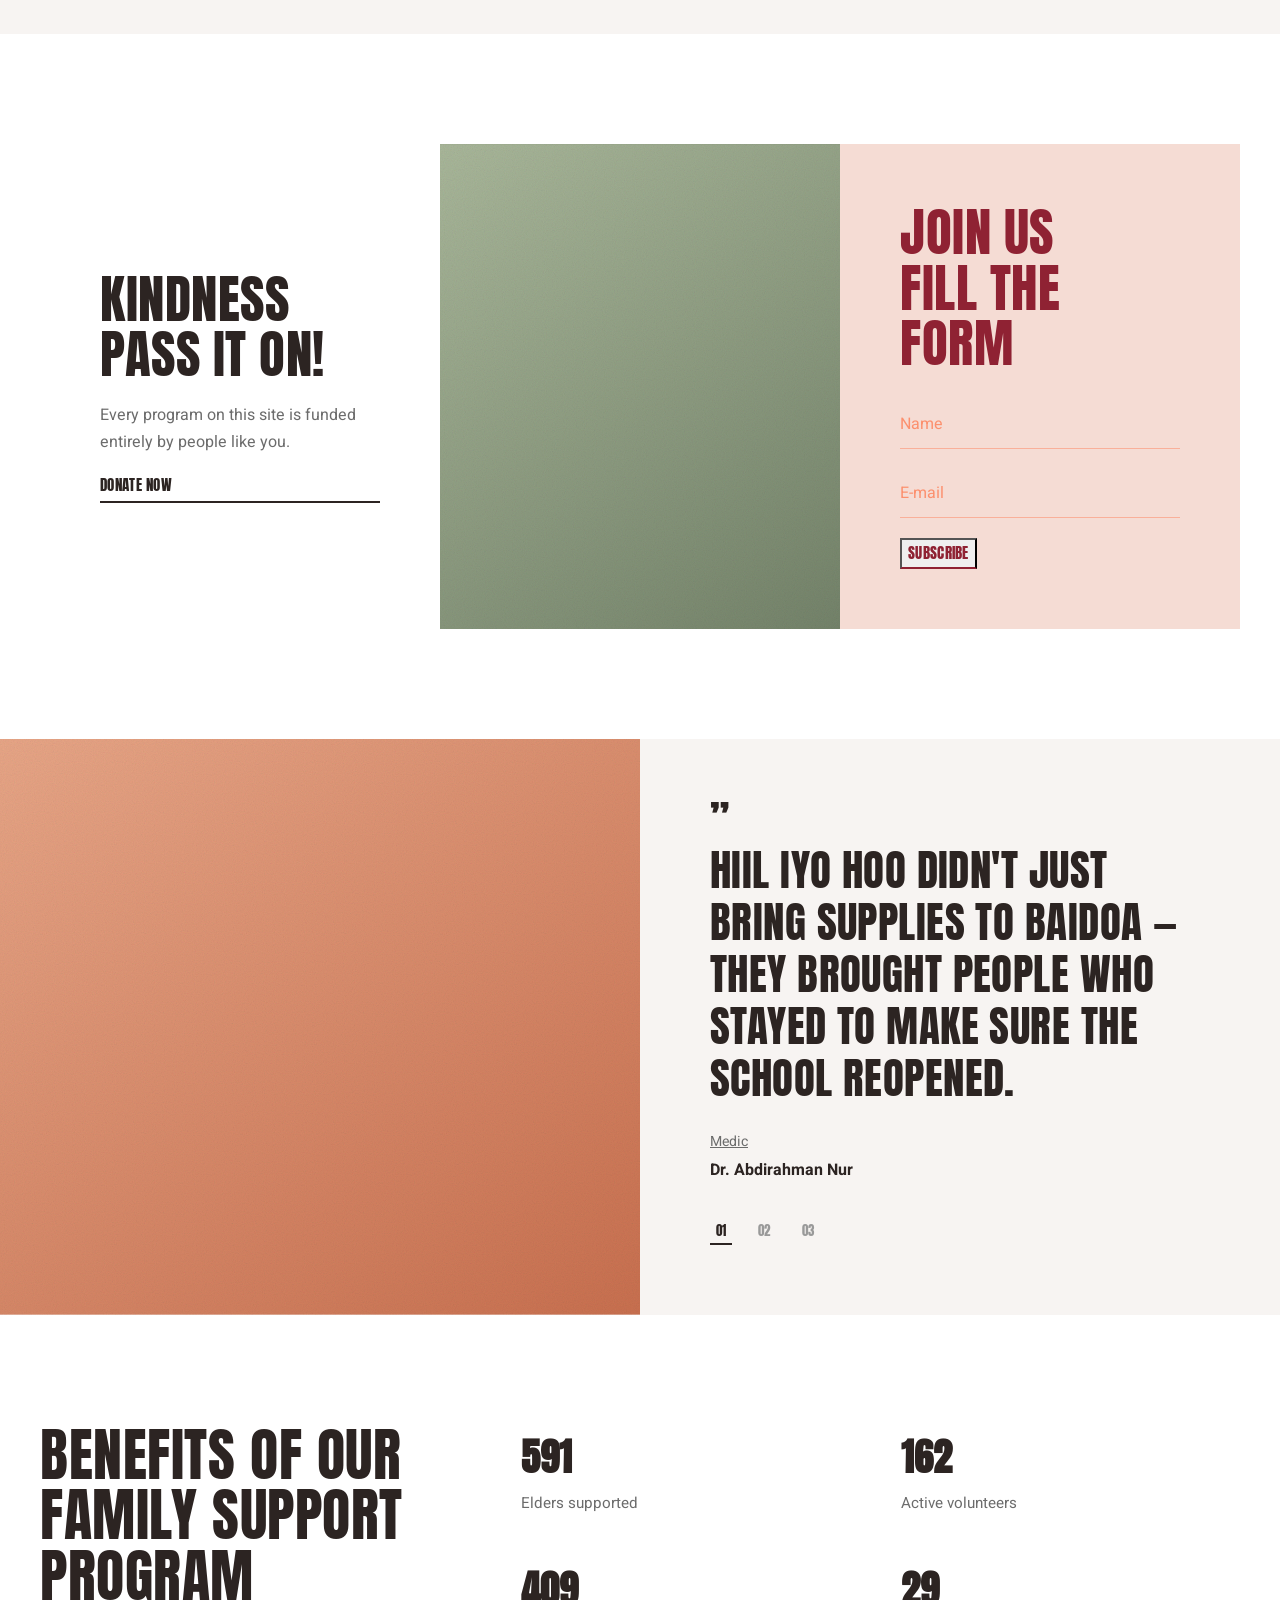
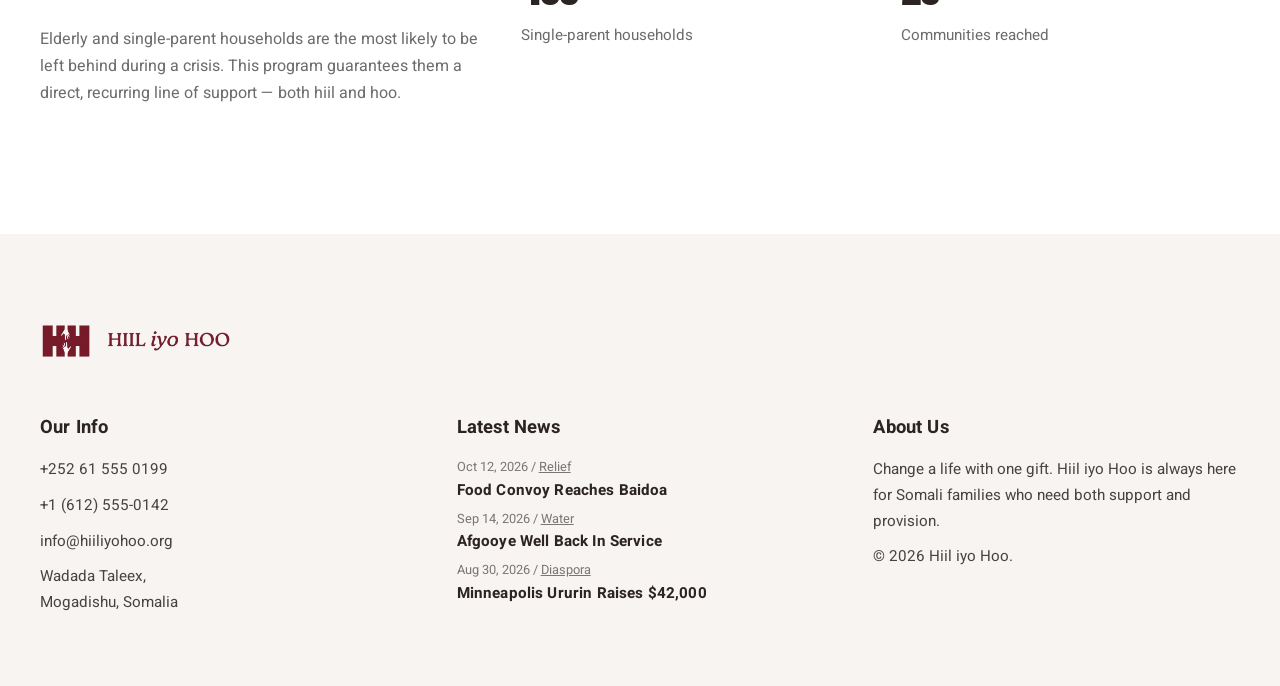
==== commit 02427ffb: "Add real favicon generated from the logo mark Pads the HH icon to a square canvas (transparent lette" ====
--- a/about.html
+++ b/about.html
@@ -5,7 +5,10 @@
 <meta name="viewport" content="width=device-width, initial-scale=1.0">
 <title>Our Work — Hiil iyo Hoo</title>
 <meta name="description" content="Learn the story, mission, and people behind Hiil iyo Hoo — a Somali community nonprofit built on the traditional concept of total solidarity: moral support and material provision.">
-<link rel="icon" href="data:,">
+<link rel="icon" href="assets/img/favicon.ico" sizes="any">
+<link rel="icon" href="assets/img/favicon-32.png" type="image/png" sizes="32x32">
+<link rel="icon" href="assets/img/favicon-16.png" type="image/png" sizes="16x16">
+<link rel="apple-touch-icon" href="assets/img/apple-touch-icon.png">
 <link rel="preconnect" href="https://fonts.googleapis.com">
 <link rel="preconnect" href="https://fonts.gstatic.com" crossorigin>
 <link href="https://fonts.googleapis.com/css2?family=Anton&family=Heebo:wght@300;400;500;600;700&family=Reenie+Beanie&display=swap" rel="stylesheet">
--- a/assets/css/style.css
+++ b/assets/css/style.css
@@ -425,6 +425,9 @@
 .ph-f { background-image: linear-gradient(145deg, #a9b79a, #74836a); }
 .ph-g { background-image: linear-gradient(145deg, #c97a7a, #8a2f3a); }
 .ph-h { background-image: linear-gradient(145deg, #e2cdb0, #a9876a); }
+
+/* Real photography: no synthetic grain, just the photo */
+.photo-tex.is-real-photo::before { content: none; }
 
 /* ===== Off-canvas panel ===== */
 .offcanvas-overlay {
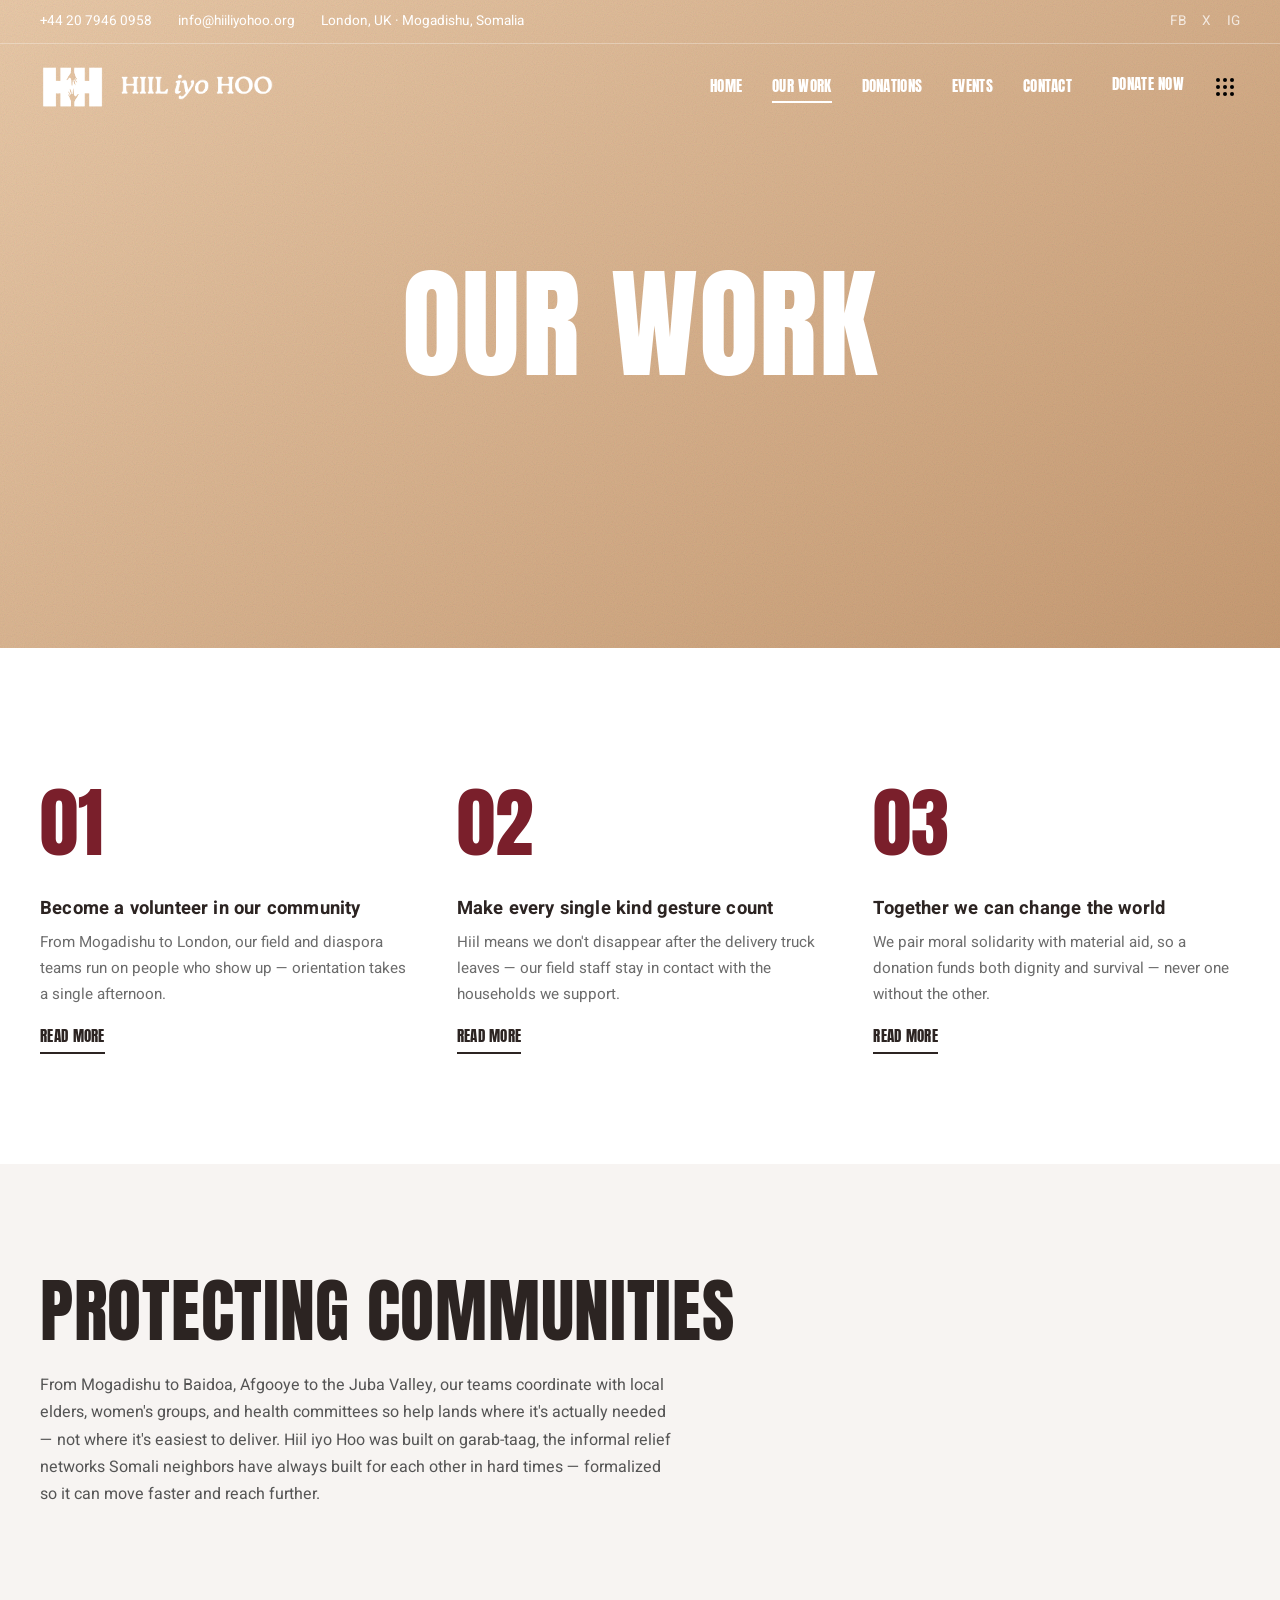
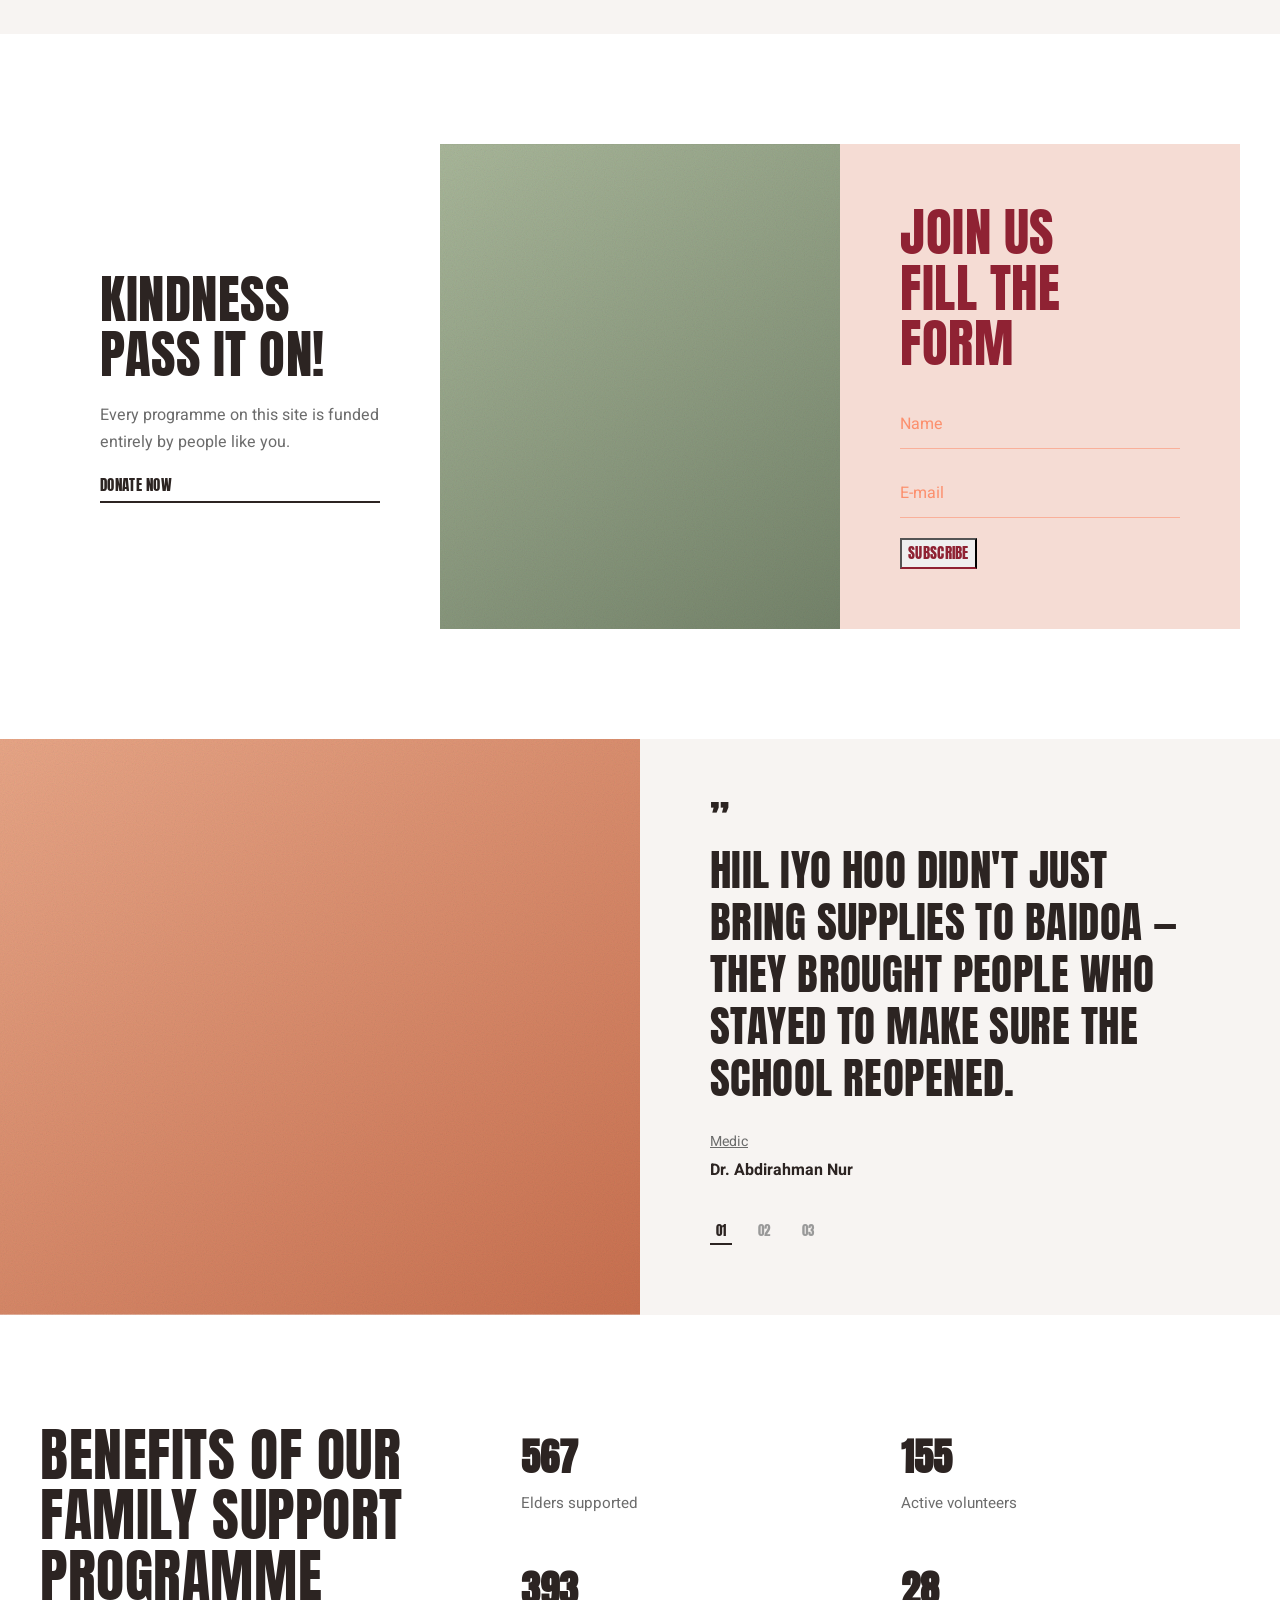
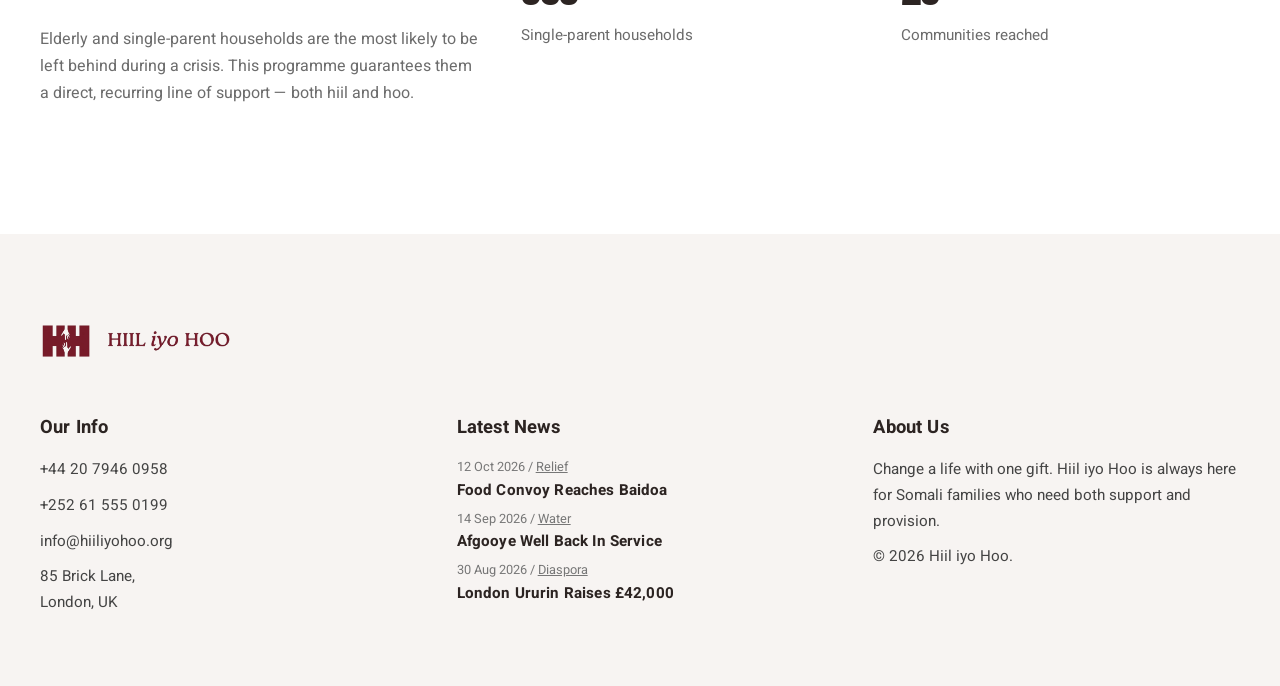
==== commit 535b415b: "Relocate the charity to the UK and switch to British English - Head office moves from Minneapolis, U" ====
--- a/about.html
+++ b/about.html
@@ -4,7 +4,7 @@
 <meta charset="UTF-8">
 <meta name="viewport" content="width=device-width, initial-scale=1.0">
 <title>Our Work — Hiil iyo Hoo</title>
-<meta name="description" content="Learn the story, mission, and people behind Hiil iyo Hoo — a Somali community nonprofit built on the traditional concept of total solidarity: moral support and material provision.">
+<meta name="description" content="Learn the story, mission, and people behind Hiil iyo Hoo — a Somali community charity built on the traditional concept of total solidarity: moral support and material provision.">
 <link rel="icon" href="assets/img/favicon.ico" sizes="any">
 <link rel="icon" href="assets/img/favicon-32.png" type="image/png" sizes="32x32">
 <link rel="icon" href="assets/img/favicon-16.png" type="image/png" sizes="16x16">
@@ -22,9 +22,9 @@
     <div class="topbar">
       <div class="container">
         <div class="topbar-contacts">
-          <a href="tel:+252615550199">+252 61 555 0199</a>
+          <a href="tel:+442079460958">+44 20 7946 0958</a>
           <a href="mailto:info@hiiliyohoo.org">info@hiiliyohoo.org</a>
-          <span>Mogadishu, Somalia · Minneapolis, USA</span>
+          <span>London, UK · Mogadishu, Somalia</span>
         </div>
         <div class="topbar-social">
           <a href="#" aria-label="Facebook">FB</a>
@@ -65,7 +65,7 @@
       <div class="numbered-item">
         <div class="n">01</div>
         <h5>Become a volunteer in our community</h5>
-        <p>From Mogadishu to Minneapolis, our field and diaspora teams run on people who show up — orientation takes a single afternoon.</p>
+        <p>From Mogadishu to London, our field and diaspora teams run on people who show up — orientation takes a single afternoon.</p>
         <a href="contact.html" class="txt-link">Read More</a>
       </div>
       <div class="numbered-item">
@@ -96,7 +96,7 @@
     <div class="kindness-block" style="margin-top:0;">
       <div class="kindness-text">
         <h2>Kindness<br>pass it on!</h2>
-        <p>Every program on this site is funded entirely by people like you.</p>
+        <p>Every programme on this site is funded entirely by people like you.</p>
         <a href="donate.html" class="txt-link">Donate Now</a>
       </div>
       <div class="kindness-photo photo-tex ph-f"></div>
@@ -138,7 +138,7 @@
     <div class="ts-photo photo-tex ph-g"></div>
     <div class="ts-text">
       <div class="quote-mark">&rdquo;</div>
-      <h3>I've led this organization since our first well rehabilitation. The promise hasn't changed: stand by people, and provide.</h3>
+      <h3>I've led this organisation since our first well rehabilitation. The promise hasn't changed: stand by people, and provide.</h3>
       <div class="ts-role">Executive Director</div>
       <div class="ts-name">Fadumo Hassan</div>
       <div class="ts-dots"><button data-slide-to>01</button><button data-slide-to>02</button><button data-slide-to>03</button></div>
@@ -150,8 +150,8 @@
   <div class="container">
     <div class="benefits-grid">
       <div>
-        <h2>Benefits of our family support program</h2>
-        <p>Elderly and single-parent households are the most likely to be left behind during a crisis. This program guarantees them a direct, recurring line of support — both hiil and hoo.</p>
+        <h2>Benefits of our family support programme</h2>
+        <p>Elderly and single-parent households are the most likely to be left behind during a crisis. This programme guarantees them a direct, recurring line of support — both hiil and hoo.</p>
       </div>
       <div class="counter-pair">
         <div><strong data-count="1240">0</strong><span>Elders supported</span></div>
@@ -174,16 +174,16 @@
     <div class="footer-top">
       <div class="footer-col">
         <h4>Our Info</h4>
+        <div><a href="tel:+442079460958">+44 20 7946 0958</a></div>
         <div><a href="tel:+252615550199">+252 61 555 0199</a></div>
-        <div><a href="tel:+16125550142">+1 (612) 555-0142</a></div>
         <div><a href="mailto:info@hiiliyohoo.org">info@hiiliyohoo.org</a></div>
-        <div>Wadada Taleex,<br>Mogadishu, Somalia</div>
+        <div>85 Brick Lane,<br>London, UK</div>
       </div>
       <div class="footer-col">
         <h4>Latest News</h4>
-        <div class="footer-news-item"><div class="meta">Oct 12, 2026 / <a href="programs.html">Relief</a></div><h6>Food Convoy Reaches Baidoa</h6></div>
-        <div class="footer-news-item"><div class="meta">Sep 14, 2026 / <a href="programs.html">Water</a></div><h6>Afgooye Well Back In Service</h6></div>
-        <div class="footer-news-item"><div class="meta">Aug 30, 2026 / <a href="programs.html">Diaspora</a></div><h6>Minneapolis Ururin Raises $42,000</h6></div>
+        <div class="footer-news-item"><div class="meta">12 Oct 2026 / <a href="programs.html">Relief</a></div><h6>Food Convoy Reaches Baidoa</h6></div>
+        <div class="footer-news-item"><div class="meta">14 Sep 2026 / <a href="programs.html">Water</a></div><h6>Afgooye Well Back In Service</h6></div>
+        <div class="footer-news-item"><div class="meta">30 Aug 2026 / <a href="programs.html">Diaspora</a></div><h6>London Ururin Raises £42,000</h6></div>
       </div>
       <div class="footer-col">
         <h4>About Us</h4>
@@ -200,7 +200,7 @@
   <h3>Hello!</h3>
   <p>Hiil iyo Hoo stands beside Somali families with both solidarity and material aid, at home and across the diaspora.</p>
   <h4>Our Info</h4>
-  <p>+252 61 555 0199<br>info@hiiliyohoo.org<br>Mogadishu, Somalia</p>
+  <p>+44 20 7946 0958<br>info@hiiliyohoo.org<br>London, UK</p>
   <h4>Follow Us</h4>
   <div class="offcanvas-social">
     <a href="#" class="txt-link">FB</a><a href="#" class="txt-link">X</a><a href="#" class="txt-link">IG</a>
